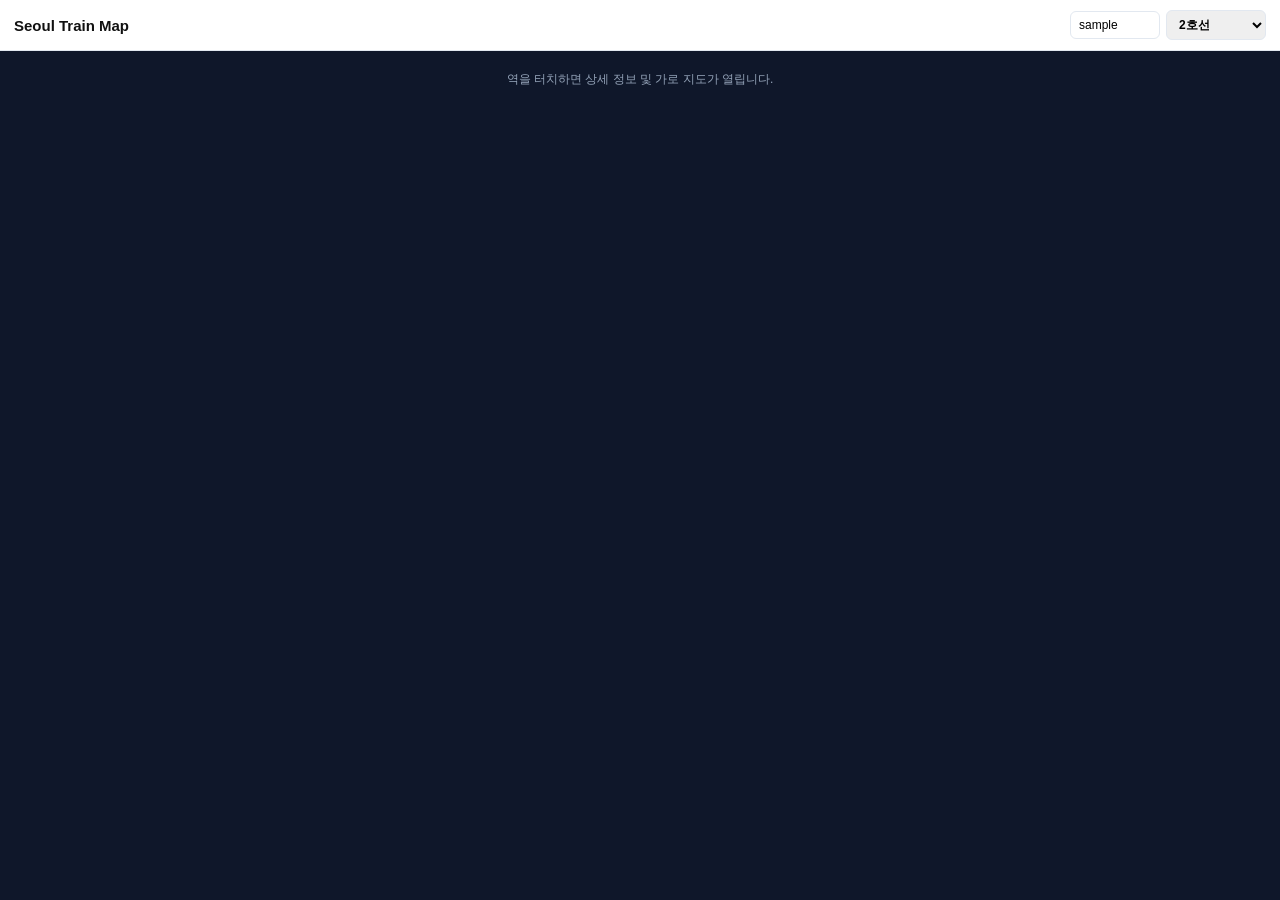
==== index.html @ 1082589b "Refactor HTML structure and improve readability" ====
<!DOCTYPE html>
<html lang="ko">
<head>
  <meta charset="UTF-8">
  <meta
    name="viewport"
    content="width=device-width, initial-scale=1.0, maximum-scale=1.0, user-scalable=no"
  >

  <title>Seoul Subway Radar</title>

  <link rel="stylesheet" href="style.css">
</head>

<body>
  <div class="app-container">

    <!-- ==============================
         상단 헤더
    ============================== -->
    <header class="topbar">
      <div class="logo">Seoul Train Map</div>

      <div class="controls">
        <input
          type="text"
          id="apiKeyInput"
          placeholder="API 키 입력"
          value="sample"
          aria-label="API 키 입력"
        >

        <select id="lineSelect" aria-label="노선 선택">
          <option value="1호선">1호선</option>
          <option value="2호선" selected>2호선</option>
          <option value="3호선">3호선</option>
          <option value="4호선">4호선</option>
          <option value="5호선">5호선</option>
          <option value="6호선">6호선</option>
          <option value="7호선">7호선</option>
          <option value="8호선">8호선</option>
          <option value="9호선">9호선</option>
          <option value="GTX-A">GTX-A</option>
          <option value="경의중앙선">경의중앙선</option>
        </select>
      </div>
    </header>


    <!-- ==============================
         메인 세로 지도
    ============================== -->
    <main class="main-content" id="mainContent">

      <div class="map-instruction">
        역을 터치하면 상세 정보 및 가로 지도가 열립니다.
      </div>

      <div
        class="vertical-map-container"
        id="vMapContainer"
      >
        <div class="v-track-line v-up-line"></div>
        <div class="v-track-line v-down-line"></div>

        <div
          id="vStationNodes"
          class="v-station-nodes"
        ></div>

        <div
          id="vTrainsContainer"
          class="v-trains-container"
        ></div>
      </div>

    </main>


    <!-- ==============================
         역 상세 팝업
    ============================== -->
    <div
      class="full-popup hidden"
      id="fullPopup"
    >

      <!-- 팝업 헤더 -->
      <div class="popup-header">

        <div>
          <span
            class="badge"
            id="panelLineBadge"
          >
            2호선
          </span>

          <span
            id="panelStationName"
            class="popup-stn-name"
          >
            강남역
          </span>
        </div>

        <button
          class="close-btn"
          id="closePopup"
        >
          ✕ 닫기
        </button>

      </div>


      <!-- ==============================
           가로 실시간 지도
      ============================== -->
      <section class="h-map-area">

        <div class="h-track-scroll-container">

          <div
            class="h-track-wrapper"
            id="hTrackWrapper"
          >
            <div class="h-track-line h-up-line"></div>
            <div class="h-track-line h-down-line"></div>

            <div
              id="hStationNodes"
              class="h-station-nodes"
            ></div>

            <div
              id="hTrainsContainer"
              class="h-trains-container"
            ></div>

          </div>

        </div>

      </section>


      <!-- ==============================
           상세 정보
      ============================== -->
      <div class="popup-body">


        <!-- 실시간 도착 -->
        <section class="info-section">

          <h3>⏱️ 실시간 도착 정보</h3>

          <div
            id="arrLoading"
            class="loading-text"
          >
            불러오는 중...
          </div>

          <div class="arrival-split">

            <div class="arr-col">
              <h4>상행 / 내선</h4>

              <div
                id="arrUpList"
                class="arr-list"
              >
                도착 정보 없음
              </div>
            </div>

            <div class="arr-col">
              <h4>하행 / 외선</h4>

              <div
                id="arrDownList"
                class="arr-list"
              >
                도착 정보 없음
              </div>
            </div>

          </div>

        </section>


        <!-- 승하차 통계 -->
        <section class="info-section">

          <h3>📊 시간대별 승하차 통계</h3>

          <div
            id="statLoading"
            class="loading-text"
          >
            데이터 분석 중...
          </div>

          <div class="stat-grid">

            <div class="stat-box">
              <div class="stat-title">
                해당 시간 승차
              </div>

              <div
                class="stat-value"
                id="timeRideNum"
              >
                -
              </div>
            </div>

            <div class="stat-box">
              <div class="stat-title">
                해당 시간 하차
              </div>

              <div
                class="stat-value"
                id="timeAlightNum"
              >
                -
              </div>
            </div>

          </div>

        </section>


        <!-- 시간표 -->
        <section class="info-section">

          <div class="section-header">

            <h3>🕒 역 시간표 (현재시간 이후)</h3>

            <span
              id="ttDateType"
              class="date-type"
            >
              평일 기준
            </span>

          </div>

          <div
            id="ttLoading"
            class="loading-text"
          >
            시간표 데이터를 불러오는 중입니다...
          </div>

          <div class="arrival-split">

            <div class="arr-col">
              <h4>상행 / 내선</h4>

              <div
                id="ttUpList"
                class="tt-list"
              >
                시간표 없음
              </div>
            </div>

            <div class="arr-col">
              <h4>하행 / 외선</h4>

              <div
                id="ttDownList"
                class="tt-list"
              >
                시간표 없음
              </div>
            </div>

          </div>

        </section>

      </div>

    </div>

  </div>

  <script src="app.js"></script>
</body>
</html>
---- style.css ----
/* =========================================================
   기본 변수
========================================================= */

:root {
  --bg-color: #f8f9fa;
  --panel-bg: #ffffff;

  --text-main: #111111;
  --text-muted: #666666;

  --border-color: #e2e8f0;

  --line-color: #009D3E;

  --train-up: #ef4444;
  --train-down: #3b82f6;

  --accent: #0071e3;

  --v-spacing: 110px;
  --h-spacing: 120px;
}


/* =========================================================
   Reset
========================================================= */

* {
  box-sizing: border-box;
}

body {
  margin: 0;
  padding: 0;

  font-family:
    -apple-system,
    BlinkMacSystemFont,
    "Segoe UI",
    Roboto,
    sans-serif;

  background-color: var(--bg-color);
  color: var(--text-main);

  height: 100vh;
  overflow: hidden;
}


/* =========================================================
   App
========================================================= */

.app-container {
  display: flex;
  flex-direction: column;

  height: 100vh;

  position: relative;
}


/* =========================================================
   Header
========================================================= */

.topbar {
  display: flex;
  justify-content: space-between;
  align-items: center;

  padding: 10px 14px;

  background: var(--panel-bg);
  border-bottom: 1px solid var(--border-color);

  z-index: 10;
  gap: 8px;
}

.logo {
  font-size: 15px;
  font-weight: 700;
  white-space: nowrap;
}

.controls {
  display: flex;
  align-items: center;
  justify-content: flex-end;

  gap: 6px;
  flex: 1;
}

.controls input,
.controls select {
  width: 90px;

  padding: 6px 8px;

  border-radius: 6px;
  border: 1px solid var(--border-color);

  font-size: 12px;
  outline: none;
}

.controls select {
  width: 100px;
  font-weight: 600;
}


/* =========================================================
   Main
========================================================= */

.main-content {
  flex: 1;

  background: #0f172a;

  overflow-y: auto;
  overflow-x: hidden;

  position: relative;

  padding: 20px 0 60px;
}

.map-instruction {
  text-align: center;

  color: #94a3b8;

  font-size: 12px;

  margin-bottom: 20px;
}


/* =========================================================
   세로 지도
========================================================= */

.vertical-map-container {
  position: relative;

  width: 220px;

  margin: 0 auto;
}

.v-track-line {
  position: absolute;

  top: 0;
  bottom: 0;

  width: 4px;

  background: #334155;

  border-radius: 2px;
}

.v-up-line {
  left: 20px;
}

.v-down-line {
  right: 20px;
}


/* 역 */

.v-station-nodes {
  position: absolute;

  top: 0;
  left: 0;

  width: 100%;
}

.v-station-node {
  position: absolute;

  left: 50%;

  width: 14px;
  height: 14px;

  background: #1e293b;

  border: 3px solid var(--line-color);

  border-radius: 50%;

  cursor: pointer;

  transform: translateX(-50%);

  z-index: 5;

  transition: 0.2s;
}

.v-station-node:hover {
  transform:
    translateX(-50%)
    scale(1.4);

  background: #fff;
}

.v-station-name {
  position: absolute;

  left: 50%;
  top: -20px;

  transform: translateX(-50%);

  font-size: 13px;
  font-weight: 700;

  color: #f8fafc;

  white-space: nowrap;

  text-shadow:
    0 1px 3px rgba(0, 0, 0, 0.9);
}


/* 열차 */

.v-trains-container {
  position: absolute;

  top: 0;
  left: 0;

  width: 100%;
  height: 100%;

  pointer-events: none;

  z-index: 6;
}

.v-train {
  position: absolute;

  width: 44px;

  padding: 4px 0;

  border-radius: 6px;

  color: white;

  font-size: 11px;
  font-weight: bold;

  display: flex;
  flex-direction: column;
  justify-content: center;
  align-items: center;

  transition:
    top 1s cubic-bezier(
      0.25,
      1,
      0.5,
      1
    );

  box-shadow:
    0 0 8px rgba(0, 0, 0, 0.8);

  transform: translateX(-50%);
}

.v-train.up {
  left: 22px;
  background: var(--train-up);
}

.v-train.down {
  left: 202px;
  background: var(--train-down);
}

.v-train-status {
  font-size: 10px;

  color: #fff;

  opacity: 0.9;

  margin-top: 2px;

  white-space: nowrap;
}


/* =========================================================
   전체 팝업
========================================================= */

.full-popup {
  position: absolute;

  top: 0;
  left: 0;

  width: 100%;
  height: 100%;

  background: white;

  z-index: 100;

  display: flex;
  flex-direction: column;
}

.full-popup.hidden {
  display: none;
}


/* 팝업 헤더 */

.popup-header {
  display: flex;

  justify-content: space-between;
  align-items: center;

  padding: 12px 16px;

  border-bottom: 1px solid var(--border-color);

  background: var(--panel-bg);
}

.popup-stn-name {
  font-size: 18px;
  font-weight: 700;

  margin-left: 6px;
}

.badge {
  background: var(--line-color);

  color: white;

  padding: 4px 8px;

  border-radius: 6px;

  font-size: 12px;
  font-weight: 700;
}

.close-btn {
  background: #e2e8f0;

  border: none;

  padding: 6px 12px;

  border-radius: 6px;

  font-weight: bold;

  cursor: pointer;
}


/* =========================================================
   가로 지도
========================================================= */

.h-map-area {
  height: 140px;

  position: relative;

  background: #0f172a;

  display: flex;
  flex-direction: column;

  overflow: hidden;

  flex-shrink: 0;

  border-bottom: 2px solid var(--line-color);
}

.h-track-scroll-container {
  flex: 1;

  overflow-x: auto;
  overflow-y: hidden;

  display: flex;
  align-items: center;

  padding: 0 40px;

  scrollbar-width: none;
}

.h-track-scroll-container::-webkit-scrollbar {
  display: none;
}

.h-track-wrapper {
  position: relative;

  height: 100%;

  display: flex;
  align-items: center;
}


/* 트랙 */

.h-track-line {
  position: absolute;

  left: 0;
  right: 0;

  height: 3px;

  background: #334155;

  border-radius: 2px;
}

.h-up-line {
  top: 40px;
}

.h-down-line {
  top: 100px;
}


/* 역 */

.h-station-nodes {
  position: absolute;

  top: 0;
  left: 0;

  height: 100%;

  display: flex;

  z-index: 2;
}

.h-station-node {
  position: absolute;

  width: 14px;
  height: 14px;

  background: #1e293b;

  border: 2px solid var(--line-color);

  border-radius: 50%;

  top: 63px;

  transform: translateX(-50%);
}

.h-station-name {
  position: absolute;

  top: -24px;
  left: 50%;

  transform: translateX(-50%);

  font-size: 11px;
  font-weight: 700;

  white-space: nowrap;

  color: #cbd5e1;

  text-shadow:
    0 1px 3px rgba(0, 0, 0, 0.8);
}


/* 열차 */

.h-trains-container {
  position: absolute;

  top: 0;
  left: 0;

  width: 100%;
  height: 100%;

  pointer-events: none;

  z-index: 3;
}

.h-train {
  position: absolute;

  width: 44px;

  padding: 4px 0;

  border-radius: 6px;

  color: white;

  font-size: 10px;
  font-weight: bold;

  display: flex;
  flex-direction: column;
  justify-content: center;
  align-items: center;

  transition:
    left 1s cubic-bezier(
      0.25,
      1,
      0.5,
      1
    );

  transform: translateX(-50%);

  box-shadow:
    0 0 8px rgba(0, 0, 0, 0.8);
}

.h-train.up {
  top: 20px;
  background: var(--train-up);
}

.h-train.down {
  top: 80px;
  background: var(--train-down);
}

.h-train-status {
  font-size: 9px;

  color: #fff;

  margin-top: 2px;

  white-space: nowrap;
}


/* =========================================================
   팝업 본문
========================================================= */

.popup-body {
  padding: 16px;

  overflow-y: auto;

  flex: 1;

  background: var(--bg-color);
}

.info-section {
  margin-bottom: 20px;

  background: white;

  padding: 14px;

  border-radius: 12px;

  box-shadow:
    0 2px 8px rgba(0, 0, 0, 0.04);

  border: 1px solid var(--border-color);
}

.info-section h3 {
  font-size: 14px;

  color: var(--text-main);

  margin: 0 0 12px;
}


/* =========================================================
   섹션 헤더
========================================================= */

.section-header {
  display: flex;

  justify-content: space-between;
  align-items: center;

  margin-bottom: 8px;
}

.section-header h3 {
  margin-bottom: 0;
}

.date-type {
  font-size: 12px;

  font-weight: bold;

  color: var(--accent);
}


/* =========================================================
   승하차 통계
========================================================= */

.stat-grid {
  display: grid;

  grid-template-columns: 1fr 1fr;

  gap: 10px;
}

.stat-box {
  background: #f8fafc;

  padding: 12px;

  border-radius: 8px;

  border: 1px solid var(--border-color);
}

.stat-title {
  font-size: 11px;

  color: var(--text-muted);

  margin-bottom: 4px;
}

.stat-value {
  font-size: 16px;

  font-weight: 700;

  color: var(--text-main);
}


/* =========================================================
   도착 정보
========================================================= */

.arrival-split {
  display: flex;

  gap: 10px;

  align-items: flex-start;
}

.arr-col {
  flex: 1;

  background: #f8fafc;

  padding: 10px;

  border-radius: 8px;

  border: 1px solid var(--border-color);
}

.arr-col h4 {
  margin: 0 0 10px;

  font-size: 12px;

  text-align: center;

  color: var(--text-muted);
}


/* 도착/시간표 아이템 */

.arr-item,
.tt-item {
  background: white;

  padding: 8px;

  border-radius: 6px;

  margin-bottom: 6px;

  border: 1px solid var(--border-color);

  border-left: 4px solid #ccc;

  font-size: 12px;
}

.arr-item.up,
.tt-item.up {
  border-left-color: var(--train-up);
}

.arr-item.down,
.tt-item.down {
  border-left-color: var(--train-down);
}

.arr-top-row {
  display: flex;

  justify-content: space-between;
  align-items: center;

  margin-bottom: 4px;
}

.arr-time {
  color: #dc2626;

  font-weight: 700;

  font-size: 13px;
}

.arr-desc {
  font-size: 11px;

  color: var(--text-muted);
}


/* =========================================================
   급행 뱃지
========================================================= */

.exp-badge {
  color: white;

  font-size: 9px;

  padding: 2px 4px;

  border-radius: 4px;

  font-weight: bold;
}

.exp-normal {
  background: #64748b;
}

.exp-express {
  background: #eab308;
  color: #000;
}

.exp-special {
  background: #ef4444;
}


/* =========================================================
   로딩
========================================================= */

.loading-text {
  color: var(--text-muted);

  font-size: 12px;

  font-style: italic;

  margin-bottom: 10px;
}


/* =========================================================
   시간표
========================================================= */

.tt-list {
  max-height: 250px;

  overflow-y: auto;
}
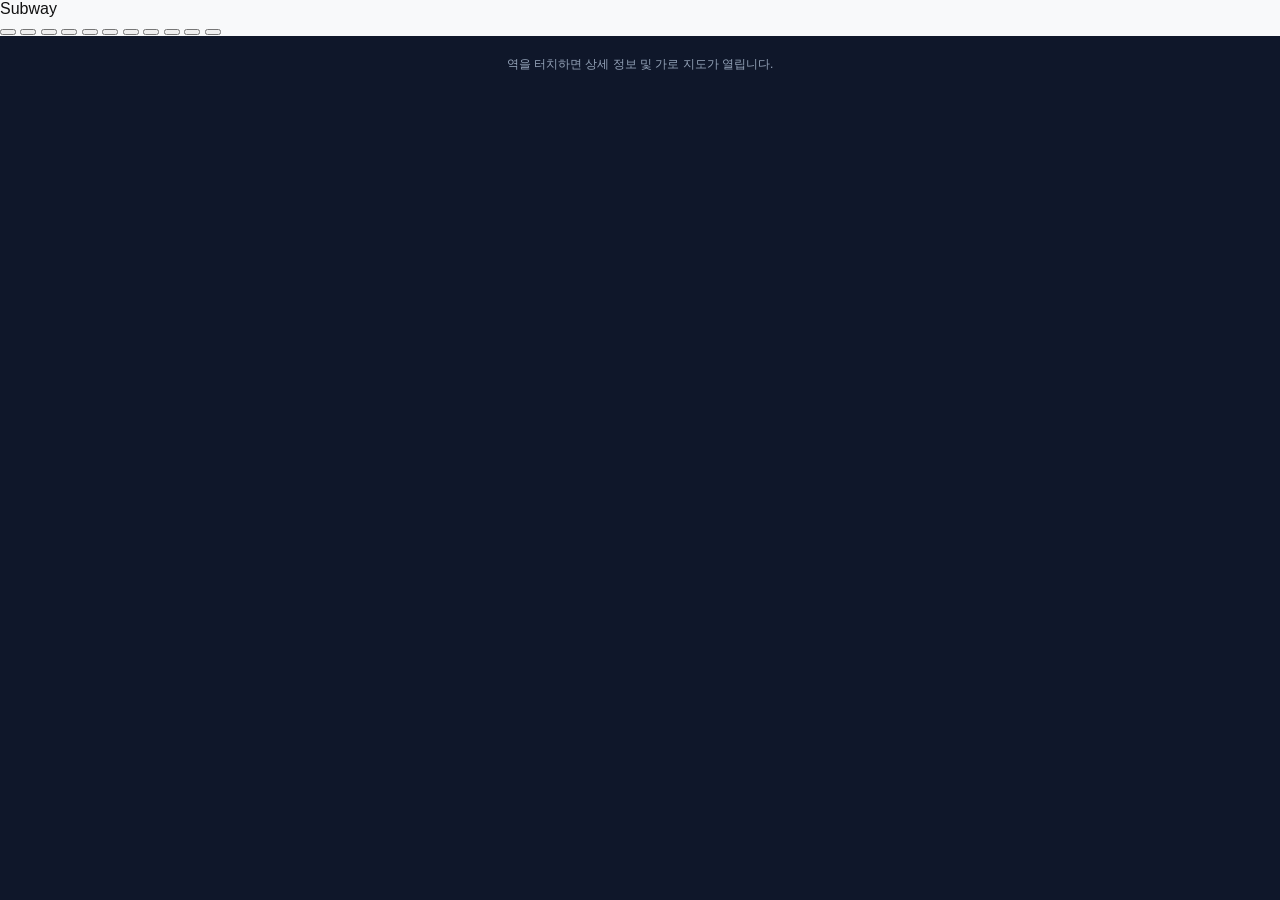
==== commit d0e224cd: "Update index.html" ====
--- a/index.html
+++ b/index.html
@@ -2,55 +2,115 @@
 <html lang="ko">
 <head>
   <meta charset="UTF-8">
+
   <meta
     name="viewport"
     content="width=device-width, initial-scale=1.0, maximum-scale=1.0, user-scalable=no"
   >
 
-  <title>Seoul Subway Radar</title>
+  <title>Subway</title>
 
   <link rel="stylesheet" href="style.css">
 </head>
 
 <body>
+
   <div class="app-container">
 
     <!-- ==============================
-         상단 헤더
+         Subway 헤더
     ============================== -->
-    <header class="topbar">
-      <div class="logo">Seoul Train Map</div>
-
-      <div class="controls">
-        <input
-          type="text"
-          id="apiKeyInput"
-          placeholder="API 키 입력"
-          value="sample"
-          aria-label="API 키 입력"
-        >
-
-        <select id="lineSelect" aria-label="노선 선택">
-          <option value="1호선">1호선</option>
-          <option value="2호선" selected>2호선</option>
-          <option value="3호선">3호선</option>
-          <option value="4호선">4호선</option>
-          <option value="5호선">5호선</option>
-          <option value="6호선">6호선</option>
-          <option value="7호선">7호선</option>
-          <option value="8호선">8호선</option>
-          <option value="9호선">9호선</option>
-          <option value="GTX-A">GTX-A</option>
-          <option value="경의중앙선">경의중앙선</option>
-        </select>
-      </div>
+    <header class="subway-header">
+
+      <div class="subway-title">
+        Subway
+      </div>
+
+      <!-- 노선 선택 -->
+      <div
+        class="line-selector"
+        id="lineSelector"
+        aria-label="노선 선택"
+      >
+
+        <button
+          class="line-button line-1"
+          data-line="1호선"
+          aria-label="1호선"
+        ></button>
+
+        <button
+          class="line-button line-2 active"
+          data-line="2호선"
+          aria-label="2호선"
+        ></button>
+
+        <button
+          class="line-button line-3"
+          data-line="3호선"
+          aria-label="3호선"
+        ></button>
+
+        <button
+          class="line-button line-4"
+          data-line="4호선"
+          aria-label="4호선"
+        ></button>
+
+        <button
+          class="line-button line-5"
+          data-line="5호선"
+          aria-label="5호선"
+        ></button>
+
+        <button
+          class="line-button line-6"
+          data-line="6호선"
+          aria-label="6호선"
+        ></button>
+
+        <button
+          class="line-button line-7"
+          data-line="7호선"
+          aria-label="7호선"
+        ></button>
+
+        <button
+          class="line-button line-8"
+          data-line="8호선"
+          aria-label="8호선"
+        ></button>
+
+        <button
+          class="line-button line-9"
+          data-line="9호선"
+          aria-label="9호선"
+        ></button>
+
+        <button
+          class="line-button line-gta"
+          data-line="GTX-A"
+          aria-label="GTX-A"
+        ></button>
+
+        <button
+          class="line-button line-gyeongui"
+          data-line="경의중앙선"
+          aria-label="경의중앙선"
+        ></button>
+
+      </div>
+
     </header>
 
 
     <!-- ==============================
          메인 세로 지도
     ============================== -->
-    <main class="main-content" id="mainContent">
+    <main
+      class="main-content"
+      id="mainContent"
+    >
 
       <div class="map-instruction">
         역을 터치하면 상세 정보 및 가로 지도가 열립니다.
@@ -60,6 +120,7 @@
         class="vertical-map-container"
         id="vMapContainer"
       >
+
         <div class="v-track-line v-up-line"></div>
         <div class="v-track-line v-down-line"></div>
 
@@ -72,6 +133,7 @@
           id="vTrainsContainer"
           class="v-trains-container"
         ></div>
+
       </div>
 
     </main>
@@ -85,10 +147,10 @@
       id="fullPopup"
     >
 
-      <!-- 팝업 헤더 -->
       <div class="popup-header">
 
         <div>
+
           <span
             class="badge"
             id="panelLineBadge"
@@ -102,6 +164,7 @@
           >
             강남역
           </span>
+
         </div>
 
         <button
@@ -125,6 +188,7 @@
             class="h-track-wrapper"
             id="hTrackWrapper"
           >
+
             <div class="h-track-line h-up-line"></div>
             <div class="h-track-line h-down-line"></div>
 
@@ -150,7 +214,6 @@
       ============================== -->
       <div class="popup-body">
 
-
         <!-- 실시간 도착 -->
         <section class="info-section">
 
@@ -166,6 +229,7 @@
           <div class="arrival-split">
 
             <div class="arr-col">
+
               <h4>상행 / 내선</h4>
 
               <div
@@ -174,9 +238,11 @@
               >
                 도착 정보 없음
               </div>
+
             </div>
 
             <div class="arr-col">
+
               <h4>하행 / 외선</h4>
 
               <div
@@ -185,6 +251,7 @@
               >
                 도착 정보 없음
               </div>
+
             </div>
 
           </div>
@@ -207,6 +274,7 @@
           <div class="stat-grid">
 
             <div class="stat-box">
+
               <div class="stat-title">
                 해당 시간 승차
               </div>
@@ -217,9 +285,11 @@
               >
                 -
               </div>
+
             </div>
 
             <div class="stat-box">
+
               <div class="stat-title">
                 해당 시간 하차
               </div>
@@ -230,6 +300,7 @@
               >
                 -
               </div>
+
             </div>
 
           </div>
@@ -242,7 +313,9 @@
 
           <div class="section-header">
 
-            <h3>🕒 역 시간표 (현재시간 이후)</h3>
+            <h3>
+              🕒 역 시간표 (현재시간 이후)
+            </h3>
 
             <span
               id="ttDateType"
@@ -263,6 +336,7 @@
           <div class="arrival-split">
 
             <div class="arr-col">
+
               <h4>상행 / 내선</h4>
 
               <div
@@ -271,9 +345,11 @@
               >
                 시간표 없음
               </div>
+
             </div>
 
             <div class="arr-col">
+
               <h4>하행 / 외선</h4>
 
               <div
@@ -282,6 +358,7 @@
               >
                 시간표 없음
               </div>
+
             </div>
 
           </div>
@@ -295,5 +372,6 @@
   </div>
 
   <script src="app.js"></script>
+
 </body>
 </html>
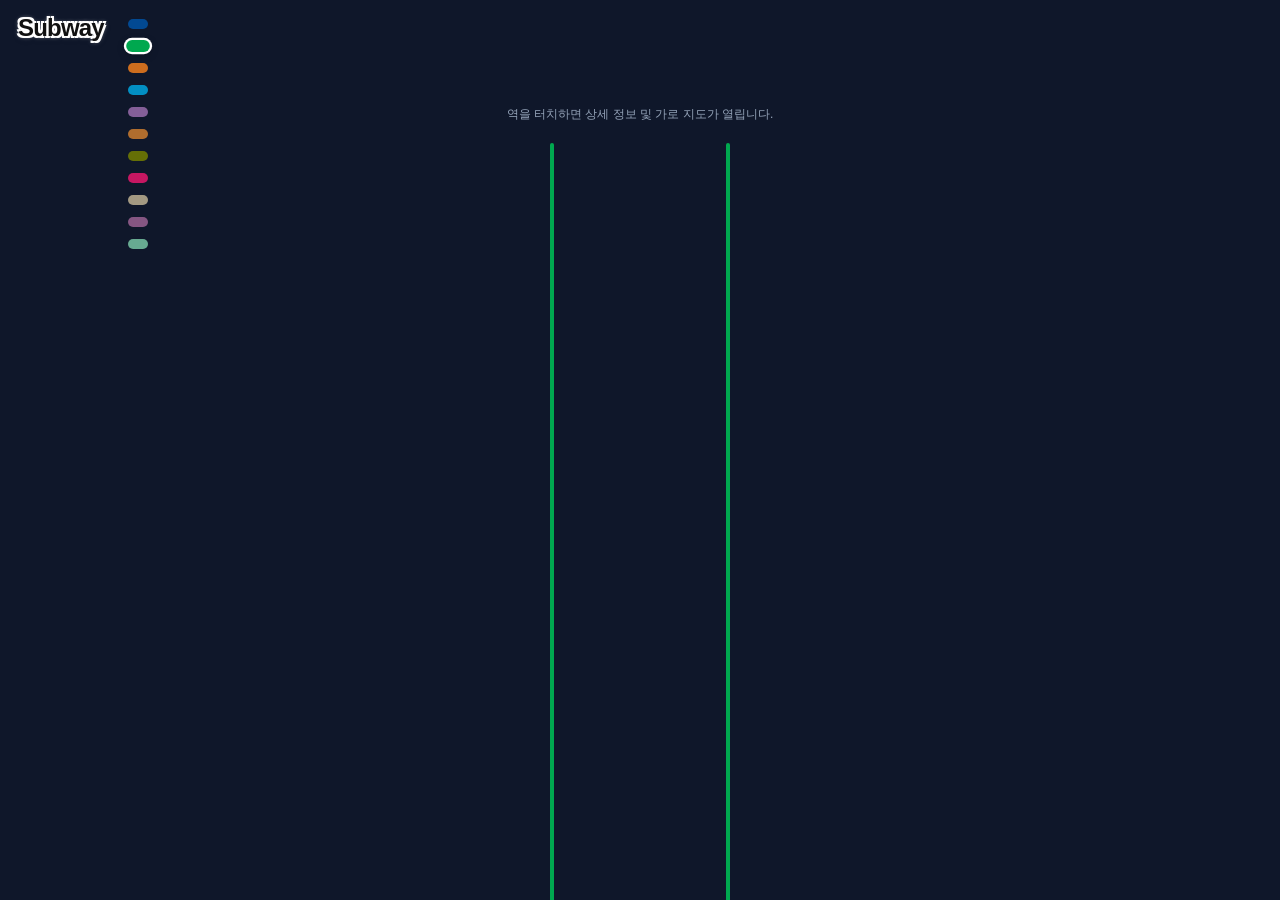
==== commit c51b916b: "Update index.html" ====
--- a/index.html
+++ b/index.html
@@ -1,5 +1,6 @@
 <!DOCTYPE html>
 <html lang="ko">
+
 <head>
   <meta charset="UTF-8">
 
@@ -8,105 +9,1618 @@
     content="width=device-width, initial-scale=1.0, maximum-scale=1.0, user-scalable=no"
   >
 
+  <meta
+    name="theme-color"
+    content="#0f172a"
+  >
+
   <title>Subway</title>
 
-  <link rel="stylesheet" href="style.css">
+  <style>
+
+    /* =========================================================
+       기본 변수
+    ========================================================= */
+
+    :root {
+
+      --bg-color: #f8f9fa;
+      --panel-bg: #ffffff;
+
+      --text-main: #111111;
+      --text-muted: #666666;
+
+      --border-color: #e2e8f0;
+
+      /* 현재 선택된 노선 색상 */
+      --line-color: #00a84f;
+
+      --train-up: #ef4444;
+      --train-down: #3b82f6;
+
+      --accent: #0071e3;
+
+      --v-spacing: 110px;
+      --h-spacing: 120px;
+
+    }
+
+
+    /* =========================================================
+       Reset
+    ========================================================= */
+
+    * {
+      box-sizing: border-box;
+      -webkit-tap-highlight-color: transparent;
+    }
+
+
+    html,
+    body {
+      margin: 0;
+      padding: 0;
+
+      width: 100%;
+      height: 100%;
+
+      overflow: hidden;
+    }
+
+
+    body {
+
+      font-family:
+        -apple-system,
+        BlinkMacSystemFont,
+        "SF Pro Display",
+        "SF Pro Text",
+        "Helvetica Neue",
+        Arial,
+        sans-serif;
+
+      background: var(--bg-color);
+      color: var(--text-main);
+
+      height: 100vh;
+
+      overscroll-behavior: none;
+
+    }
+
+
+    button,
+    input,
+    select {
+      font: inherit;
+    }
+
+
+    button {
+      -webkit-appearance: none;
+      appearance: none;
+    }
+
+
+    /* =========================================================
+       App
+    ========================================================= */
+
+    .app-container {
+
+      width: 100%;
+      height: 100vh;
+
+      position: relative;
+
+      display: flex;
+      flex-direction: column;
+
+      overflow: hidden;
+
+    }
+
+
+    /* =========================================================
+       Subway Header
+    ========================================================= */
+
+    .subway-header {
+
+      position: fixed;
+
+      top: 0;
+      left: 0;
+
+      width: 100%;
+
+      height: 72px;
+
+      display: flex;
+      align-items: flex-start;
+
+      padding-top: 16px;
+      padding-left: 18px;
+
+      z-index: 1000;
+
+      /*
+       * 지도 클릭을 방해하지 않도록
+       * 실제 버튼/제목만 클릭 가능
+       */
+      pointer-events: none;
+
+    }
+
+
+    /* =========================================================
+       Subway 로고
+    ========================================================= */
+
+    .subway-title {
+
+      position: relative;
+
+      font-family:
+        -apple-system,
+        BlinkMacSystemFont,
+        "SF Pro Display",
+        "Helvetica Neue",
+        Arial,
+        sans-serif;
+
+      font-size: 24px;
+
+      font-weight: 800;
+
+      letter-spacing: -0.8px;
+
+      line-height: 1;
+
+      color: #111111;
+
+      /*
+       * 흰색 외곽선
+       */
+      text-shadow:
+
+        -2px -2px 0 #ffffff,
+         2px -2px 0 #ffffff,
+
+        -2px  2px 0 #ffffff,
+         2px  2px 0 #ffffff,
+
+         0 0 5px rgba(255,255,255,0.95),
+
+         0 2px 8px rgba(0,0,0,0.15);
+
+      pointer-events: auto;
+
+      user-select: none;
+
+      white-space: nowrap;
+
+    }
+
+
+    /* =========================================================
+       노선 선택기
+    ========================================================= */
+
+    .line-selector {
+
+      display: flex;
+
+      flex-direction: column;
+
+      gap: 6px;
+
+      margin-left: 18px;
+
+      pointer-events: auto;
+
+    }
+
+
+    /*
+     * 실제 클릭 영역
+     *
+     * 색상 막대 자체는 20 × 10px
+     * 버튼 전체는 터치하기 편하도록 조금 크게 설정
+     */
+    .line-button {
+
+      position: relative;
+
+      width: 32px;
+      height: 16px;
+
+      padding: 0;
+      margin: 0;
+
+      border: 0;
+
+      outline: none;
+
+      background: transparent;
+
+      display: flex;
+
+      align-items: center;
+      justify-content: center;
+
+      cursor: pointer;
+
+      border-radius: 8px;
+
+      touch-action: manipulation;
+
+    }
+
+
+    /* =========================================================
+       실제 노선 색상
+    ========================================================= */
+
+    .line-button::after {
+
+      content: "";
+
+      display: block;
+
+      width: 20px;
+      height: 10px;
+
+      border-radius: 5px;
+
+      transform: scale(1);
+
+      transition:
+        transform 0.15s ease,
+        box-shadow 0.15s ease,
+        opacity 0.15s ease;
+
+    }
+
+
+    /* 선택된 노선 */
+
+    .line-button.active::after {
+
+      transform: scale(1.18);
+
+      box-shadow:
+
+        0 0 0 2px #ffffff,
+
+        0 2px 7px rgba(0,0,0,0.35);
+
+    }
+
+
+    .line-button:not(.active)::after {
+
+      opacity: 0.85;
+
+    }
+
+
+    .line-button:hover::after {
+
+      transform: scale(1.12);
+
+    }
+
+
+    .line-button.active:hover::after {
+
+      transform: scale(1.22);
+
+    }
+
+
+    /* =========================================================
+       서울 지하철 노선 색상
+    ========================================================= */
+
+    .line-1::after {
+      background: #0052a4;
+    }
+
+    .line-2::after {
+      background: #00a84f;
+    }
+
+    .line-3::after {
+      background: #ef7c1c;
+    }
+
+    .line-4::after {
+      background: #00a5de;
+    }
+
+    .line-5::after {
+      background: #996cac;
+    }
+
+    .line-6::after {
+      background: #cd7c2f;
+    }
+
+    .line-7::after {
+      background: #747f00;
+    }
+
+    .line-8::after {
+      background: #e6186c;
+    }
+
+    .line-9::after {
+      background: #bdb092;
+    }
+
+    .line-gta::after {
+      background: #9a6292;
+    }
+
+    .line-gyeongui::after {
+      background: #77c4a3;
+    }
+
+
+    /* =========================================================
+       Main
+    ========================================================= */
+
+    .main-content {
+
+      flex: 1;
+
+      width: 100%;
+      height: 100%;
+
+      background: #0f172a;
+
+      overflow-y: auto;
+      overflow-x: hidden;
+
+      position: relative;
+
+      /*
+       * Subway + 노선 버튼이 위에 있기 때문에
+       * 지도 내용이 겹치지 않도록 여백 확보
+       */
+      padding:
+
+        105px
+
+        0
+
+        60px;
+
+      scrollbar-width: none;
+
+    }
+
+
+    .main-content::-webkit-scrollbar {
+      display: none;
+    }
+
+
+    /* =========================================================
+       지도 안내 문구
+    ========================================================= */
+
+    .map-instruction {
+
+      width: 100%;
+
+      text-align: center;
+
+      color: #94a3b8;
+
+      font-size: 12px;
+
+      line-height: 1.5;
+
+      margin-bottom: 20px;
+
+      padding: 0 20px;
+
+      user-select: none;
+
+    }
+
+
+    /* =========================================================
+       세로 지도
+    ========================================================= */
+
+    .vertical-map-container {
+
+      position: relative;
+
+      width: 220px;
+
+      min-height: 800px;
+
+      margin: 0 auto;
+
+    }
+
+
+    /* =========================================================
+       세로 트랙
+    ========================================================= */
+
+    .v-track-line {
+
+      position: absolute;
+
+      top: 0;
+      bottom: 0;
+
+      width: 4px;
+
+      background: var(--line-color);
+
+      border-radius: 2px;
+
+      transition:
+        background-color 0.2s ease;
+
+    }
+
+
+    .v-up-line {
+      left: 20px;
+    }
+
+
+    .v-down-line {
+      right: 20px;
+    }
+
+
+    /* =========================================================
+       세로 역
+    ========================================================= */
+
+    .v-station-nodes {
+
+      position: absolute;
+
+      top: 0;
+      left: 0;
+
+      width: 100%;
+
+      min-height: 100%;
+
+    }
+
+
+    .v-station-node {
+
+      position: absolute;
+
+      left: 50%;
+
+      width: 14px;
+      height: 14px;
+
+      background: #1e293b;
+
+      border: 3px solid var(--line-color);
+
+      border-radius: 50%;
+
+      cursor: pointer;
+
+      transform: translateX(-50%);
+
+      z-index: 5;
+
+      transition:
+
+        transform 0.2s ease,
+
+        background-color 0.2s ease,
+
+        border-color 0.2s ease;
+
+    }
+
+
+    .v-station-node:hover {
+
+      transform:
+        translateX(-50%)
+        scale(1.4);
+
+      background: #ffffff;
+
+    }
+
+
+    .v-station-node:active {
+
+      transform:
+        translateX(-50%)
+        scale(1.25);
+
+    }
+
+
+    .v-station-name {
+
+      position: absolute;
+
+      left: 50%;
+      top: -20px;
+
+      transform: translateX(-50%);
+
+      font-size: 13px;
+
+      font-weight: 700;
+
+      color: #f8fafc;
+
+      white-space: nowrap;
+
+      text-shadow:
+        0 1px 3px rgba(0,0,0,0.9);
+
+      user-select: none;
+
+    }
+
+
+    /* =========================================================
+       세로 열차
+    ========================================================= */
+
+    .v-trains-container {
+
+      position: absolute;
+
+      top: 0;
+      left: 0;
+
+      width: 100%;
+      height: 100%;
+
+      pointer-events: none;
+
+      z-index: 6;
+
+    }
+
+
+    .v-train {
+
+      position: absolute;
+
+      width: 44px;
+
+      padding: 4px 0;
+
+      border-radius: 6px;
+
+      color: #ffffff;
+
+      font-size: 11px;
+
+      font-weight: bold;
+
+      display: flex;
+
+      flex-direction: column;
+
+      justify-content: center;
+      align-items: center;
+
+      transition:
+
+        top 1s cubic-bezier(
+          0.25,
+          1,
+          0.5,
+          1
+        );
+
+      box-shadow:
+        0 0 8px rgba(0,0,0,0.8);
+
+      transform: translateX(-50%);
+
+    }
+
+
+    .v-train.up {
+
+      left: 22px;
+
+      background: var(--train-up);
+
+    }
+
+
+    .v-train.down {
+
+      left: 202px;
+
+      background: var(--train-down);
+
+    }
+
+
+    .v-train-status {
+
+      font-size: 10px;
+
+      color: #ffffff;
+
+      opacity: 0.9;
+
+      margin-top: 2px;
+
+      white-space: nowrap;
+
+    }
+
+
+    /* =========================================================
+       전체 팝업
+    ========================================================= */
+
+    .full-popup {
+
+      position: absolute;
+
+      top: 0;
+      left: 0;
+
+      width: 100%;
+      height: 100%;
+
+      background: #ffffff;
+
+      z-index: 2000;
+
+      display: flex;
+
+      flex-direction: column;
+
+      overflow: hidden;
+
+    }
+
+
+    .full-popup.hidden {
+      display: none;
+    }
+
+
+    /* =========================================================
+       팝업 헤더
+    ========================================================= */
+
+    .popup-header {
+
+      min-height: 58px;
+
+      display: flex;
+
+      justify-content: space-between;
+      align-items: center;
+
+      padding: 12px 16px;
+
+      border-bottom: 1px solid var(--border-color);
+
+      background: var(--panel-bg);
+
+      flex-shrink: 0;
+
+    }
+
+
+    .popup-stn-name {
+
+      font-size: 18px;
+
+      font-weight: 700;
+
+      margin-left: 6px;
+
+    }
+
+
+    .badge {
+
+      display: inline-block;
+
+      background: var(--line-color);
+
+      color: #ffffff;
+
+      padding: 4px 8px;
+
+      border-radius: 6px;
+
+      font-size: 12px;
+
+      font-weight: 700;
+
+      transition:
+        background-color 0.2s ease;
+
+    }
+
+
+    .close-btn {
+
+      background: #e2e8f0;
+
+      color: #111827;
+
+      border: none;
+
+      padding: 6px 12px;
+
+      border-radius: 6px;
+
+      font-weight: bold;
+
+      cursor: pointer;
+
+      white-space: nowrap;
+
+    }
+
+
+    .close-btn:hover {
+
+      background: #cbd5e1;
+
+    }
+
+
+    /* =========================================================
+       가로 지도
+    ========================================================= */
+
+    .h-map-area {
+
+      height: 140px;
+
+      position: relative;
+
+      background: #0f172a;
+
+      display: flex;
+
+      flex-direction: column;
+
+      overflow: hidden;
+
+      flex-shrink: 0;
+
+      border-bottom:
+        2px solid var(--line-color);
+
+      transition:
+        border-color 0.2s ease;
+
+    }
+
+
+    .h-track-scroll-container {
+
+      flex: 1;
+
+      overflow-x: auto;
+      overflow-y: hidden;
+
+      display: flex;
+
+      align-items: center;
+
+      padding: 0 40px;
+
+      scrollbar-width: none;
+
+    }
+
+
+    .h-track-scroll-container::-webkit-scrollbar {
+      display: none;
+    }
+
+
+    .h-track-wrapper {
+
+      position: relative;
+
+      height: 100%;
+
+      min-width: max-content;
+
+      display: flex;
+
+      align-items: center;
+
+    }
+
+
+    /* =========================================================
+       가로 트랙
+    ========================================================= */
+
+    .h-track-line {
+
+      position: absolute;
+
+      left: 0;
+      right: 0;
+
+      height: 3px;
+
+      background: var(--line-color);
+
+      border-radius: 2px;
+
+      transition:
+        background-color 0.2s ease;
+
+    }
+
+
+    .h-up-line {
+      top: 40px;
+    }
+
+
+    .h-down-line {
+      top: 100px;
+    }
+
+
+    /* =========================================================
+       가로 역
+    ========================================================= */
+
+    .h-station-nodes {
+
+      position: absolute;
+
+      top: 0;
+      left: 0;
+
+      height: 100%;
+
+      display: flex;
+
+      z-index: 2;
+
+    }
+
+
+    .h-station-node {
+
+      position: absolute;
+
+      width: 14px;
+      height: 14px;
+
+      background: #1e293b;
+
+      border: 2px solid var(--line-color);
+
+      border-radius: 50%;
+
+      top: 63px;
+
+      transform: translateX(-50%);
+
+      transition:
+        border-color 0.2s ease;
+
+    }
+
+
+    .h-station-name {
+
+      position: absolute;
+
+      top: -24px;
+      left: 50%;
+
+      transform: translateX(-50%);
+
+      font-size: 11px;
+
+      font-weight: 700;
+
+      white-space: nowrap;
+
+      color: #cbd5e1;
+
+      text-shadow:
+        0 1px 3px rgba(0,0,0,0.8);
+
+    }
+
+
+    /* =========================================================
+       가로 열차
+    ========================================================= */
+
+    .h-trains-container {
+
+      position: absolute;
+
+      top: 0;
+      left: 0;
+
+      width: 100%;
+      height: 100%;
+
+      pointer-events: none;
+
+      z-index: 3;
+
+    }
+
+
+    .h-train {
+
+      position: absolute;
+
+      width: 44px;
+
+      padding: 4px 0;
+
+      border-radius: 6px;
+
+      color: #ffffff;
+
+      font-size: 10px;
+
+      font-weight: bold;
+
+      display: flex;
+
+      flex-direction: column;
+
+      justify-content: center;
+      align-items: center;
+
+      transition:
+
+        left 1s cubic-bezier(
+          0.25,
+          1,
+          0.5,
+          1
+        );
+
+      transform: translateX(-50%);
+
+      box-shadow:
+        0 0 8px rgba(0,0,0,0.8);
+
+    }
+
+
+    .h-train.up {
+
+      top: 20px;
+
+      background: var(--train-up);
+
+    }
+
+
+    .h-train.down {
+
+      top: 80px;
+
+      background: var(--train-down);
+
+    }
+
+
+    .h-train-status {
+
+      font-size: 9px;
+
+      color: #ffffff;
+
+      margin-top: 2px;
+
+      white-space: nowrap;
+
+    }
+
+
+    /* =========================================================
+       팝업 본문
+    ========================================================= */
+
+    .popup-body {
+
+      padding: 16px;
+
+      overflow-y: auto;
+
+      overflow-x: hidden;
+
+      flex: 1;
+
+      background: var(--bg-color);
+
+      scrollbar-width: thin;
+
+    }
+
+
+    .info-section {
+
+      margin-bottom: 20px;
+
+      background: #ffffff;
+
+      padding: 14px;
+
+      border-radius: 12px;
+
+      box-shadow:
+        0 2px 8px rgba(0,0,0,0.04);
+
+      border:
+        1px solid var(--border-color);
+
+    }
+
+
+    .info-section h3 {
+
+      font-size: 14px;
+
+      color: var(--text-main);
+
+      margin:
+        0 0 12px;
+
+    }
+
+
+    /* =========================================================
+       섹션 헤더
+    ========================================================= */
+
+    .section-header {
+
+      display: flex;
+
+      justify-content: space-between;
+      align-items: center;
+
+      margin-bottom: 8px;
+
+      gap: 10px;
+
+    }
+
+
+    .section-header h3 {
+      margin-bottom: 0;
+    }
+
+
+    .date-type {
+
+      font-size: 12px;
+
+      font-weight: bold;
+
+      color: var(--accent);
+
+      white-space: nowrap;
+
+    }
+
+
+    /* =========================================================
+       승하차 통계
+    ========================================================= */
+
+    .stat-grid {
+
+      display: grid;
+
+      grid-template-columns: 1fr 1fr;
+
+      gap: 10px;
+
+    }
+
+
+    .stat-box {
+
+      background: #f8fafc;
+
+      padding: 12px;
+
+      border-radius: 8px;
+
+      border:
+        1px solid var(--border-color);
+
+    }
+
+
+    .stat-title {
+
+      font-size: 11px;
+
+      color: var(--text-muted);
+
+      margin-bottom: 4px;
+
+    }
+
+
+    .stat-value {
+
+      font-size: 16px;
+
+      font-weight: 700;
+
+      color: var(--text-main);
+
+    }
+
+
+    /* =========================================================
+       도착 정보
+    ========================================================= */
+
+    .arrival-split {
+
+      display: flex;
+
+      gap: 10px;
+
+      align-items: flex-start;
+
+    }
+
+
+    .arr-col {
+
+      flex: 1;
+
+      min-width: 0;
+
+      background: #f8fafc;
+
+      padding: 10px;
+
+      border-radius: 8px;
+
+      border:
+        1px solid var(--border-color);
+
+    }
+
+
+    .arr-col h4 {
+
+      margin:
+        0 0 10px;
+
+      font-size: 12px;
+
+      text-align: center;
+
+      color: var(--text-muted);
+
+    }
+
+
+    /* =========================================================
+       도착 / 시간표 아이템
+    ========================================================= */
+
+    .arr-item,
+    .tt-item {
+
+      background: #ffffff;
+
+      padding: 8px;
+
+      border-radius: 6px;
+
+      margin-bottom: 6px;
+
+      border:
+        1px solid var(--border-color);
+
+      border-left:
+        4px solid #cccccc;
+
+      font-size: 12px;
+
+    }
+
+
+    .arr-item.up,
+    .tt-item.up {
+
+      border-left-color:
+        var(--train-up);
+
+    }
+
+
+    .arr-item.down,
+    .tt-item.down {
+
+      border-left-color:
+        var(--train-down);
+
+    }
+
+
+    .arr-top-row {
+
+      display: flex;
+
+      justify-content: space-between;
+      align-items: center;
+
+      margin-bottom: 4px;
+
+      gap: 6px;
+
+    }
+
+
+    .arr-time {
+
+      color: #dc2626;
+
+      font-weight: 700;
+
+      font-size: 13px;
+
+    }
+
+
+    .arr-desc {
+
+      font-size: 11px;
+
+      color: var(--text-muted);
+
+    }
+
+
+    /* =========================================================
+       급행 뱃지
+    ========================================================= */
+
+    .exp-badge {
+
+      color: #ffffff;
+
+      font-size: 9px;
+
+      padding: 2px 4px;
+
+      border-radius: 4px;
+
+      font-weight: bold;
+
+    }
+
+
+    .exp-normal {
+      background: #64748b;
+    }
+
+
+    .exp-express {
+
+      background: #eab308;
+
+      color: #000000;
+
+    }
+
+
+    .exp-special {
+      background: #ef4444;
+    }
+
+
+    /* =========================================================
+       로딩
+    ========================================================= */
+
+    .loading-text {
+
+      color: var(--text-muted);
+
+      font-size: 12px;
+
+      font-style: italic;
+
+      margin-bottom: 10px;
+
+    }
+
+
+    /* =========================================================
+       시간표
+    ========================================================= */
+
+    .tt-list {
+
+      max-height: 250px;
+
+      overflow-y: auto;
+
+      scrollbar-width: thin;
+
+    }
+
+
+    /* =========================================================
+       모바일
+    ========================================================= */
+
+    @media (max-width: 600px) {
+
+      .subway-header {
+
+        padding-left: 14px;
+
+        padding-top: 14px;
+
+      }
+
+
+      .subway-title {
+
+        font-size: 23px;
+
+      }
+
+
+      .line-selector {
+
+        margin-left: 15px;
+
+        gap: 5px;
+
+      }
+
+
+      .line-button {
+
+        width: 30px;
+        height: 15px;
+
+      }
+
+
+      .line-button::after {
+
+        width: 20px;
+        height: 10px;
+
+      }
+
+
+      .main-content {
+
+        padding-top: 100px;
+
+      }
+
+
+      .arrival-split {
+
+        gap: 7px;
+
+      }
+
+
+      .arr-col {
+
+        padding: 8px;
+
+      }
+
+    }
+
+
+    /* =========================================================
+       아주 작은 화면
+    ========================================================= */
+
+    @media (max-width: 360px) {
+
+      .subway-title {
+
+        font-size: 21px;
+
+      }
+
+
+      .line-selector {
+
+        margin-left: 10px;
+
+      }
+
+
+      .main-content {
+
+        padding-top: 96px;
+
+      }
+
+    }
+
+  </style>
+
 </head>
 
+
 <body>
 
   <div class="app-container">
 
-    <!-- ==============================
-         Subway 헤더
-    ============================== -->
+
+    <!-- =======================================================
+         Subway Header
+    ======================================================== -->
+
     <header class="subway-header">
 
-      <div class="subway-title">
+      <div
+        class="subway-title"
+        aria-label="Subway"
+      >
         Subway
       </div>
 
-      <!-- 노선 선택 -->
-      <div
+
+      <!-- =====================================================
+           노선 선택
+      ====================================================== -->
+
+      <nav
         class="line-selector"
         id="lineSelector"
-        aria-label="노선 선택"
+        aria-label="지하철 노선 선택"
       >
 
         <button
+          type="button"
           class="line-button line-1"
           data-line="1호선"
           aria-label="1호선"
+          title="1호선"
         ></button>
 
+
         <button
+          type="button"
           class="line-button line-2 active"
           data-line="2호선"
           aria-label="2호선"
+          title="2호선"
+          aria-pressed="true"
         ></button>
 
+
         <button
+          type="button"
           class="line-button line-3"
           data-line="3호선"
           aria-label="3호선"
+          title="3호선"
         ></button>
 
+
         <button
+          type="button"
           class="line-button line-4"
           data-line="4호선"
           aria-label="4호선"
+          title="4호선"
         ></button>
 
+
         <button
+          type="button"
           class="line-button line-5"
           data-line="5호선"
           aria-label="5호선"
+          title="5호선"
         ></button>
 
+
         <button
+          type="button"
           class="line-button line-6"
           data-line="6호선"
           aria-label="6호선"
+          title="6호선"
         ></button>
 
+
         <button
+          type="button"
           class="line-button line-7"
           data-line="7호선"
           aria-label="7호선"
+          title="7호선"
         ></button>
 
+
         <button
+          type="button"
           class="line-button line-8"
           data-line="8호선"
           aria-label="8호선"
+          title="8호선"
         ></button>
 
+
         <button
+          type="button"
           class="line-button line-9"
           data-line="9호선"
           aria-label="9호선"
+          title="9호선"
         ></button>
 
+
         <button
+          type="button"
           class="line-button line-gta"
           data-line="GTX-A"
           aria-label="GTX-A"
+          title="GTX-A"
         ></button>
 
+
         <button
+          type="button"
           class="line-button line-gyeongui"
           data-line="경의중앙선"
           aria-label="경의중앙선"
+          title="경의중앙선"
         ></button>
 
-      </div>
+      </nav>
 
     </header>
 
 
-    <!-- ==============================
+    <!-- =======================================================
          메인 세로 지도
-    ============================== -->
+    ======================================================== -->
+
     <main
       class="main-content"
       id="mainContent"
@@ -116,19 +1630,36 @@
         역을 터치하면 상세 정보 및 가로 지도가 열립니다.
       </div>
 
+
       <div
         class="vertical-map-container"
         id="vMapContainer"
       >
 
-        <div class="v-track-line v-up-line"></div>
-        <div class="v-track-line v-down-line"></div>
+        <!-- 세로 노선 -->
+
+        <div
+          class="v-track-line v-up-line"
+          aria-hidden="true"
+        ></div>
+
+
+        <div
+          class="v-track-line v-down-line"
+          aria-hidden="true"
+        ></div>
+
+
+        <!-- 역 -->
 
         <div
           id="vStationNodes"
           class="v-station-nodes"
         ></div>
 
+
+        <!-- 열차 -->
+
         <div
           id="vTrainsContainer"
           class="v-trains-container"
@@ -139,15 +1670,22 @@
     </main>
 
 
-    <!-- ==============================
+    <!-- =======================================================
          역 상세 팝업
-    ============================== -->
+    ======================================================== -->
+
     <div
       class="full-popup hidden"
       id="fullPopup"
+      aria-hidden="true"
     >
 
-      <div class="popup-header">
+
+      <!-- =====================================================
+           팝업 헤더
+      ====================================================== -->
+
+      <header class="popup-header">
 
         <div>
 
@@ -158,6 +1696,7 @@
             2호선
           </span>
 
+
           <span
             id="panelStationName"
             class="popup-stn-name"
@@ -167,20 +1706,26 @@
 
         </div>
 
+
         <button
+          type="button"
           class="close-btn"
           id="closePopup"
         >
           ✕ 닫기
         </button>
 
-      </div>
-
-
-      <!-- ==============================
+      </header>
+
+
+      <!-- =====================================================
            가로 실시간 지도
-      ============================== -->
-      <section class="h-map-area">
+      ====================================================== -->
+
+      <section
+        class="h-map-area"
+        aria-label="가로 실시간 지하철 지도"
+      >
 
         <div class="h-track-scroll-container">
 
@@ -189,14 +1734,32 @@
             id="hTrackWrapper"
           >
 
-            <div class="h-track-line h-up-line"></div>
-            <div class="h-track-line h-down-line"></div>
+            <!-- 상행/내선 -->
+
+            <div
+              class="h-track-line h-up-line"
+              aria-hidden="true"
+            ></div>
+
+
+            <!-- 하행/외선 -->
+
+            <div
+              class="h-track-line h-down-line"
+              aria-hidden="true"
+            ></div>
+
+
+            <!-- 역 -->
 
             <div
               id="hStationNodes"
               class="h-station-nodes"
             ></div>
 
+
+            <!-- 열차 -->
+
             <div
               id="hTrainsContainer"
               class="h-trains-container"
@@ -209,15 +1772,23 @@
       </section>
 
 
-      <!-- ==============================
+      <!-- =====================================================
            상세 정보
-      ============================== -->
+      ====================================================== -->
+
       <div class="popup-body">
 
-        <!-- 실시간 도착 -->
+
+        <!-- ===================================================
+             실시간 도착
+        ==================================================== -->
+
         <section class="info-section">
 
-          <h3>⏱️ 실시간 도착 정보</h3>
+          <h3>
+            ⏱️ 실시간 도착 정보
+          </h3>
+
 
           <div
             id="arrLoading"
@@ -226,11 +1797,18 @@
             불러오는 중...
           </div>
 
+
           <div class="arrival-split">
 
+
+            <!-- 상행 / 내선 -->
+
             <div class="arr-col">
 
-              <h4>상행 / 내선</h4>
+              <h4>
+                상행 / 내선
+              </h4>
+
 
               <div
                 id="arrUpList"
@@ -241,9 +1819,15 @@
 
             </div>
 
+
+            <!-- 하행 / 외선 -->
+
             <div class="arr-col">
 
-              <h4>하행 / 외선</h4>
+              <h4>
+                하행 / 외선
+              </h4>
+
 
               <div
                 id="arrDownList"
@@ -259,10 +1843,16 @@
         </section>
 
 
-        <!-- 승하차 통계 -->
+        <!-- ===================================================
+             승하차 통계
+        ==================================================== -->
+
         <section class="info-section">
 
-          <h3>📊 시간대별 승하차 통계</h3>
+          <h3>
+            📊 시간대별 승하차 통계
+          </h3>
+
 
           <div
             id="statLoading"
@@ -271,13 +1861,18 @@
             데이터 분석 중...
           </div>
 
+
           <div class="stat-grid">
+
+
+            <!-- 승차 -->
 
             <div class="stat-box">
 
               <div class="stat-title">
                 해당 시간 승차
               </div>
+
 
               <div
                 class="stat-value"
@@ -288,11 +1883,15 @@
 
             </div>
 
+
+            <!-- 하차 -->
+
             <div class="stat-box">
 
               <div class="stat-title">
                 해당 시간 하차
               </div>
+
 
               <div
                 class="stat-value"
@@ -308,14 +1907,19 @@
         </section>
 
 
-        <!-- 시간표 -->
+        <!-- ===================================================
+             시간표
+        ==================================================== -->
+
         <section class="info-section">
+
 
           <div class="section-header">
 
             <h3>
               🕒 역 시간표 (현재시간 이후)
             </h3>
+
 
             <span
               id="ttDateType"
@@ -326,6 +1930,7 @@
 
           </div>
 
+
           <div
             id="ttLoading"
             class="loading-text"
@@ -333,11 +1938,18 @@
             시간표 데이터를 불러오는 중입니다...
           </div>
 
+
           <div class="arrival-split">
 
+
+            <!-- 상행 -->
+
             <div class="arr-col">
 
-              <h4>상행 / 내선</h4>
+              <h4>
+                상행 / 내선
+              </h4>
+
 
               <div
                 id="ttUpList"
@@ -348,9 +1960,15 @@
 
             </div>
 
+
+            <!-- 하행 -->
+
             <div class="arr-col">
 
-              <h4>하행 / 외선</h4>
+              <h4>
+                하행 / 외선
+              </h4>
+
 
               <div
                 id="ttDownList"
@@ -371,7 +1989,214 @@
 
   </div>
 
+
+  <!-- =========================================================
+       기존 JavaScript
+  ========================================================== -->
+
   <script src="app.js"></script>
 
+
+  <!-- =========================================================
+       노선 선택 연결
+  ========================================================== -->
+
+  <script>
+
+    /*
+     * 현재 선택된 노선
+     */
+    let currentLine = "2호선";
+
+
+    /*
+     * 노선 색상
+     */
+    const LINE_COLORS = {
+
+      "1호선": "#0052a4",
+      "2호선": "#00a84f",
+      "3호선": "#ef7c1c",
+      "4호선": "#00a5de",
+      "5호선": "#996cac",
+      "6호선": "#cd7c2f",
+      "7호선": "#747f00",
+      "8호선": "#e6186c",
+      "9호선": "#bdb092",
+
+      "GTX-A": "#9a6292",
+
+      "경의중앙선": "#77c4a3"
+
+    };
+
+
+    /*
+     * 노선 버튼
+     */
+    const lineButtons =
+      document.querySelectorAll(".line-button");
+
+
+    /*
+     * 노선 색상 적용
+     */
+    function applyLineColor(line) {
+
+      const color =
+        LINE_COLORS[line] ||
+        LINE_COLORS["2호선"];
+
+
+      document.documentElement.style
+        .setProperty(
+          "--line-color",
+          color
+        );
+
+    }
+
+
+    /*
+     * 노선 선택 상태 업데이트
+     */
+    function updateLineButtons(line) {
+
+      lineButtons.forEach(button => {
+
+        const buttonLine =
+          button.dataset.line;
+
+        const isActive =
+          buttonLine === line;
+
+
+        button.classList.toggle(
+          "active",
+          isActive
+        );
+
+
+        button.setAttribute(
+          "aria-pressed",
+          isActive ? "true" : "false"
+        );
+
+      });
+
+    }
+
+
+    /*
+     * 현재 노선 변경
+     */
+    function changeLine(line) {
+
+      if (!LINE_COLORS[line]) {
+        return;
+      }
+
+
+      currentLine = line;
+
+
+      /*
+       * 색상 변경
+       */
+      applyLineColor(line);
+
+
+      /*
+       * 버튼 선택 상태 변경
+       */
+      updateLineButtons(line);
+
+
+      /*
+       * 다른 JS에서 사용할 수 있도록
+       * 전역 상태로 저장
+       */
+      window.currentLine = line;
+
+
+      /*
+       * 이벤트 발생
+       *
+       * app.js에서 이 이벤트를 받아
+       * 실제 역 데이터 / 열차 데이터를
+       * 다시 렌더링할 수 있음.
+       */
+      window.dispatchEvent(
+        new CustomEvent(
+          "subwayLineChanged",
+          {
+            detail: {
+              line: line,
+              color: LINE_COLORS[line]
+            }
+          }
+        )
+      );
+
+    }
+
+
+    /*
+     * 모든 노선 버튼 클릭 이벤트
+     */
+    lineButtons.forEach(button => {
+
+      button.addEventListener(
+        "click",
+        function() {
+
+          const line =
+            this.dataset.line;
+
+
+          if (!line) {
+            return;
+          }
+
+
+          if (line === currentLine) {
+            return;
+          }
+
+
+          changeLine(line);
+
+        }
+      );
+
+    });
+
+
+    /*
+     * 초기 상태
+     */
+    applyLineColor(currentLine);
+
+    updateLineButtons(currentLine);
+
+    window.currentLine = currentLine;
+
+
+    /*
+     * app.js에서 사용할 수 있도록
+     * 함수도 전역으로 노출
+     */
+    window.changeSubwayLine =
+      changeLine;
+
+
+    window.getCurrentSubwayLine =
+      function() {
+        return currentLine;
+      };
+
+  </script>
+
 </body>
+
 </html>
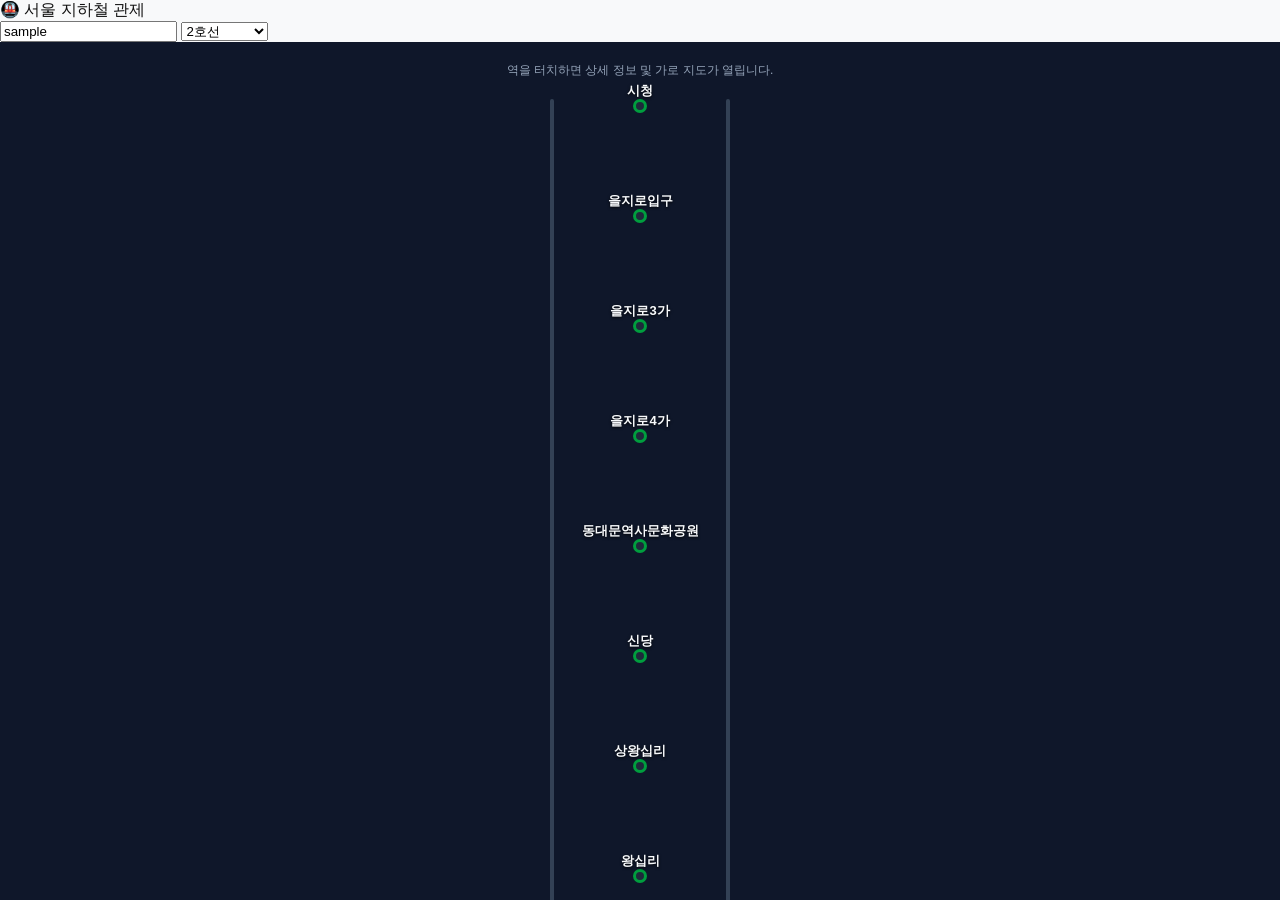
==== commit e4900014: "Update index.html" ====
--- a/index.html
+++ b/index.html
@@ -1,2202 +1,114 @@
 <!DOCTYPE html>
 <html lang="ko">
-
 <head>
   <meta charset="UTF-8">
+  <meta name="viewport" content="width=device-width, initial-scale=1.0, maximum-scale=1.0, user-scalable=no">
+  <title>Seoul Subway Radar</title>
+  <link rel="stylesheet" href="style.css">
+</head>
+<body>
+  <div class="app-container">
+    <header class="topbar">
+      <div class="logo">🚇 서울 지하철 관제</div>
+      <div class="controls">
+        <input type="text" id="apiKeyInput" placeholder="API 키 입력" value="sample" aria-label="API 키 입력">
+        <select id="lineSelect" aria-label="노선 선택">
+          <option value="1호선">1호선</option>
+          <option value="2호선" selected>2호선</option>
+          <option value="3호선">3호선</option>
+          <option value="4호선">4호선</option>
+          <option value="5호선">5호선</option>
+          <option value="6호선">6호선</option>
+          <option value="7호선">7호선</option>
+          <option value="8호선">8호선</option>
+          <option value="9호선">9호선</option>
+          <option value="GTX-A">GTX-A</option>
+          <option value="경의중앙선">경의중앙선</option>
+        </select>
+      </div>
+    </header>
 
-  <meta
-    name="viewport"
-    content="width=device-width, initial-scale=1.0, maximum-scale=1.0, user-scalable=no"
-  >
+    <main class="main-content" id="mainContent">
+      <div class="map-instruction">역을 터치하면 상세 정보 및 가로 지도가 열립니다.</div>
+      <div class="vertical-map-container" id="vMapContainer">
+        <div class="v-track-line v-up-line"></div>
+        <div class="v-track-line v-down-line"></div>
+        <div id="vStationNodes" class="v-station-nodes"></div>
+        <div id="vTrainsContainer" class="v-trains-container"></div>
+      </div>
+    </main>
 
-  <meta
-    name="theme-color"
-    content="#0f172a"
-  >
-
-  <title>Subway</title>
-
-  <style>
-
-    /* =========================================================
-       기본 변수
-    ========================================================= */
-
-    :root {
-
-      --bg-color: #f8f9fa;
-      --panel-bg: #ffffff;
-
-      --text-main: #111111;
-      --text-muted: #666666;
-
-      --border-color: #e2e8f0;
-
-      /* 현재 선택된 노선 색상 */
-      --line-color: #00a84f;
-
-      --train-up: #ef4444;
-      --train-down: #3b82f6;
-
-      --accent: #0071e3;
-
-      --v-spacing: 110px;
-      --h-spacing: 120px;
-
-    }
-
-
-    /* =========================================================
-       Reset
-    ========================================================= */
-
-    * {
-      box-sizing: border-box;
-      -webkit-tap-highlight-color: transparent;
-    }
-
-
-    html,
-    body {
-      margin: 0;
-      padding: 0;
-
-      width: 100%;
-      height: 100%;
-
-      overflow: hidden;
-    }
-
-
-    body {
-
-      font-family:
-        -apple-system,
-        BlinkMacSystemFont,
-        "SF Pro Display",
-        "SF Pro Text",
-        "Helvetica Neue",
-        Arial,
-        sans-serif;
-
-      background: var(--bg-color);
-      color: var(--text-main);
-
-      height: 100vh;
-
-      overscroll-behavior: none;
-
-    }
-
-
-    button,
-    input,
-    select {
-      font: inherit;
-    }
-
-
-    button {
-      -webkit-appearance: none;
-      appearance: none;
-    }
-
-
-    /* =========================================================
-       App
-    ========================================================= */
-
-    .app-container {
-
-      width: 100%;
-      height: 100vh;
-
-      position: relative;
-
-      display: flex;
-      flex-direction: column;
-
-      overflow: hidden;
-
-    }
-
-
-    /* =========================================================
-       Subway Header
-    ========================================================= */
-
-    .subway-header {
-
-      position: fixed;
-
-      top: 0;
-      left: 0;
-
-      width: 100%;
-
-      height: 72px;
-
-      display: flex;
-      align-items: flex-start;
-
-      padding-top: 16px;
-      padding-left: 18px;
-
-      z-index: 1000;
-
-      /*
-       * 지도 클릭을 방해하지 않도록
-       * 실제 버튼/제목만 클릭 가능
-       */
-      pointer-events: none;
-
-    }
-
-
-    /* =========================================================
-       Subway 로고
-    ========================================================= */
-
-    .subway-title {
-
-      position: relative;
-
-      font-family:
-        -apple-system,
-        BlinkMacSystemFont,
-        "SF Pro Display",
-        "Helvetica Neue",
-        Arial,
-        sans-serif;
-
-      font-size: 24px;
-
-      font-weight: 800;
-
-      letter-spacing: -0.8px;
-
-      line-height: 1;
-
-      color: #111111;
-
-      /*
-       * 흰색 외곽선
-       */
-      text-shadow:
-
-        -2px -2px 0 #ffffff,
-         2px -2px 0 #ffffff,
-
-        -2px  2px 0 #ffffff,
-         2px  2px 0 #ffffff,
-
-         0 0 5px rgba(255,255,255,0.95),
-
-         0 2px 8px rgba(0,0,0,0.15);
-
-      pointer-events: auto;
-
-      user-select: none;
-
-      white-space: nowrap;
-
-    }
-
-
-    /* =========================================================
-       노선 선택기
-    ========================================================= */
-
-    .line-selector {
-
-      display: flex;
-
-      flex-direction: column;
-
-      gap: 6px;
-
-      margin-left: 18px;
-
-      pointer-events: auto;
-
-    }
-
-
-    /*
-     * 실제 클릭 영역
-     *
-     * 색상 막대 자체는 20 × 10px
-     * 버튼 전체는 터치하기 편하도록 조금 크게 설정
-     */
-    .line-button {
-
-      position: relative;
-
-      width: 32px;
-      height: 16px;
-
-      padding: 0;
-      margin: 0;
-
-      border: 0;
-
-      outline: none;
-
-      background: transparent;
-
-      display: flex;
-
-      align-items: center;
-      justify-content: center;
-
-      cursor: pointer;
-
-      border-radius: 8px;
-
-      touch-action: manipulation;
-
-    }
-
-
-    /* =========================================================
-       실제 노선 색상
-    ========================================================= */
-
-    .line-button::after {
-
-      content: "";
-
-      display: block;
-
-      width: 20px;
-      height: 10px;
-
-      border-radius: 5px;
-
-      transform: scale(1);
-
-      transition:
-        transform 0.15s ease,
-        box-shadow 0.15s ease,
-        opacity 0.15s ease;
-
-    }
-
-
-    /* 선택된 노선 */
-
-    .line-button.active::after {
-
-      transform: scale(1.18);
-
-      box-shadow:
-
-        0 0 0 2px #ffffff,
-
-        0 2px 7px rgba(0,0,0,0.35);
-
-    }
-
-
-    .line-button:not(.active)::after {
-
-      opacity: 0.85;
-
-    }
-
-
-    .line-button:hover::after {
-
-      transform: scale(1.12);
-
-    }
-
-
-    .line-button.active:hover::after {
-
-      transform: scale(1.22);
-
-    }
-
-
-    /* =========================================================
-       서울 지하철 노선 색상
-    ========================================================= */
-
-    .line-1::after {
-      background: #0052a4;
-    }
-
-    .line-2::after {
-      background: #00a84f;
-    }
-
-    .line-3::after {
-      background: #ef7c1c;
-    }
-
-    .line-4::after {
-      background: #00a5de;
-    }
-
-    .line-5::after {
-      background: #996cac;
-    }
-
-    .line-6::after {
-      background: #cd7c2f;
-    }
-
-    .line-7::after {
-      background: #747f00;
-    }
-
-    .line-8::after {
-      background: #e6186c;
-    }
-
-    .line-9::after {
-      background: #bdb092;
-    }
-
-    .line-gta::after {
-      background: #9a6292;
-    }
-
-    .line-gyeongui::after {
-      background: #77c4a3;
-    }
-
-
-    /* =========================================================
-       Main
-    ========================================================= */
-
-    .main-content {
-
-      flex: 1;
-
-      width: 100%;
-      height: 100%;
-
-      background: #0f172a;
-
-      overflow-y: auto;
-      overflow-x: hidden;
-
-      position: relative;
-
-      /*
-       * Subway + 노선 버튼이 위에 있기 때문에
-       * 지도 내용이 겹치지 않도록 여백 확보
-       */
-      padding:
-
-        105px
-
-        0
-
-        60px;
-
-      scrollbar-width: none;
-
-    }
-
-
-    .main-content::-webkit-scrollbar {
-      display: none;
-    }
-
-
-    /* =========================================================
-       지도 안내 문구
-    ========================================================= */
-
-    .map-instruction {
-
-      width: 100%;
-
-      text-align: center;
-
-      color: #94a3b8;
-
-      font-size: 12px;
-
-      line-height: 1.5;
-
-      margin-bottom: 20px;
-
-      padding: 0 20px;
-
-      user-select: none;
-
-    }
-
-
-    /* =========================================================
-       세로 지도
-    ========================================================= */
-
-    .vertical-map-container {
-
-      position: relative;
-
-      width: 220px;
-
-      min-height: 800px;
-
-      margin: 0 auto;
-
-    }
-
-
-    /* =========================================================
-       세로 트랙
-    ========================================================= */
-
-    .v-track-line {
-
-      position: absolute;
-
-      top: 0;
-      bottom: 0;
-
-      width: 4px;
-
-      background: var(--line-color);
-
-      border-radius: 2px;
-
-      transition:
-        background-color 0.2s ease;
-
-    }
-
-
-    .v-up-line {
-      left: 20px;
-    }
-
-
-    .v-down-line {
-      right: 20px;
-    }
-
-
-    /* =========================================================
-       세로 역
-    ========================================================= */
-
-    .v-station-nodes {
-
-      position: absolute;
-
-      top: 0;
-      left: 0;
-
-      width: 100%;
-
-      min-height: 100%;
-
-    }
-
-
-    .v-station-node {
-
-      position: absolute;
-
-      left: 50%;
-
-      width: 14px;
-      height: 14px;
-
-      background: #1e293b;
-
-      border: 3px solid var(--line-color);
-
-      border-radius: 50%;
-
-      cursor: pointer;
-
-      transform: translateX(-50%);
-
-      z-index: 5;
-
-      transition:
-
-        transform 0.2s ease,
-
-        background-color 0.2s ease,
-
-        border-color 0.2s ease;
-
-    }
-
-
-    .v-station-node:hover {
-
-      transform:
-        translateX(-50%)
-        scale(1.4);
-
-      background: #ffffff;
-
-    }
-
-
-    .v-station-node:active {
-
-      transform:
-        translateX(-50%)
-        scale(1.25);
-
-    }
-
-
-    .v-station-name {
-
-      position: absolute;
-
-      left: 50%;
-      top: -20px;
-
-      transform: translateX(-50%);
-
-      font-size: 13px;
-
-      font-weight: 700;
-
-      color: #f8fafc;
-
-      white-space: nowrap;
-
-      text-shadow:
-        0 1px 3px rgba(0,0,0,0.9);
-
-      user-select: none;
-
-    }
-
-
-    /* =========================================================
-       세로 열차
-    ========================================================= */
-
-    .v-trains-container {
-
-      position: absolute;
-
-      top: 0;
-      left: 0;
-
-      width: 100%;
-      height: 100%;
-
-      pointer-events: none;
-
-      z-index: 6;
-
-    }
-
-
-    .v-train {
-
-      position: absolute;
-
-      width: 44px;
-
-      padding: 4px 0;
-
-      border-radius: 6px;
-
-      color: #ffffff;
-
-      font-size: 11px;
-
-      font-weight: bold;
-
-      display: flex;
-
-      flex-direction: column;
-
-      justify-content: center;
-      align-items: center;
-
-      transition:
-
-        top 1s cubic-bezier(
-          0.25,
-          1,
-          0.5,
-          1
-        );
-
-      box-shadow:
-        0 0 8px rgba(0,0,0,0.8);
-
-      transform: translateX(-50%);
-
-    }
-
-
-    .v-train.up {
-
-      left: 22px;
-
-      background: var(--train-up);
-
-    }
-
-
-    .v-train.down {
-
-      left: 202px;
-
-      background: var(--train-down);
-
-    }
-
-
-    .v-train-status {
-
-      font-size: 10px;
-
-      color: #ffffff;
-
-      opacity: 0.9;
-
-      margin-top: 2px;
-
-      white-space: nowrap;
-
-    }
-
-
-    /* =========================================================
-       전체 팝업
-    ========================================================= */
-
-    .full-popup {
-
-      position: absolute;
-
-      top: 0;
-      left: 0;
-
-      width: 100%;
-      height: 100%;
-
-      background: #ffffff;
-
-      z-index: 2000;
-
-      display: flex;
-
-      flex-direction: column;
-
-      overflow: hidden;
-
-    }
-
-
-    .full-popup.hidden {
-      display: none;
-    }
-
-
-    /* =========================================================
-       팝업 헤더
-    ========================================================= */
-
-    .popup-header {
-
-      min-height: 58px;
-
-      display: flex;
-
-      justify-content: space-between;
-      align-items: center;
-
-      padding: 12px 16px;
-
-      border-bottom: 1px solid var(--border-color);
-
-      background: var(--panel-bg);
-
-      flex-shrink: 0;
-
-    }
-
-
-    .popup-stn-name {
-
-      font-size: 18px;
-
-      font-weight: 700;
-
-      margin-left: 6px;
-
-    }
-
-
-    .badge {
-
-      display: inline-block;
-
-      background: var(--line-color);
-
-      color: #ffffff;
-
-      padding: 4px 8px;
-
-      border-radius: 6px;
-
-      font-size: 12px;
-
-      font-weight: 700;
-
-      transition:
-        background-color 0.2s ease;
-
-    }
-
-
-    .close-btn {
-
-      background: #e2e8f0;
-
-      color: #111827;
-
-      border: none;
-
-      padding: 6px 12px;
-
-      border-radius: 6px;
-
-      font-weight: bold;
-
-      cursor: pointer;
-
-      white-space: nowrap;
-
-    }
-
-
-    .close-btn:hover {
-
-      background: #cbd5e1;
-
-    }
-
-
-    /* =========================================================
-       가로 지도
-    ========================================================= */
-
-    .h-map-area {
-
-      height: 140px;
-
-      position: relative;
-
-      background: #0f172a;
-
-      display: flex;
-
-      flex-direction: column;
-
-      overflow: hidden;
-
-      flex-shrink: 0;
-
-      border-bottom:
-        2px solid var(--line-color);
-
-      transition:
-        border-color 0.2s ease;
-
-    }
-
-
-    .h-track-scroll-container {
-
-      flex: 1;
-
-      overflow-x: auto;
-      overflow-y: hidden;
-
-      display: flex;
-
-      align-items: center;
-
-      padding: 0 40px;
-
-      scrollbar-width: none;
-
-    }
-
-
-    .h-track-scroll-container::-webkit-scrollbar {
-      display: none;
-    }
-
-
-    .h-track-wrapper {
-
-      position: relative;
-
-      height: 100%;
-
-      min-width: max-content;
-
-      display: flex;
-
-      align-items: center;
-
-    }
-
-
-    /* =========================================================
-       가로 트랙
-    ========================================================= */
-
-    .h-track-line {
-
-      position: absolute;
-
-      left: 0;
-      right: 0;
-
-      height: 3px;
-
-      background: var(--line-color);
-
-      border-radius: 2px;
-
-      transition:
-        background-color 0.2s ease;
-
-    }
-
-
-    .h-up-line {
-      top: 40px;
-    }
-
-
-    .h-down-line {
-      top: 100px;
-    }
-
-
-    /* =========================================================
-       가로 역
-    ========================================================= */
-
-    .h-station-nodes {
-
-      position: absolute;
-
-      top: 0;
-      left: 0;
-
-      height: 100%;
-
-      display: flex;
-
-      z-index: 2;
-
-    }
-
-
-    .h-station-node {
-
-      position: absolute;
-
-      width: 14px;
-      height: 14px;
-
-      background: #1e293b;
-
-      border: 2px solid var(--line-color);
-
-      border-radius: 50%;
-
-      top: 63px;
-
-      transform: translateX(-50%);
-
-      transition:
-        border-color 0.2s ease;
-
-    }
-
-
-    .h-station-name {
-
-      position: absolute;
-
-      top: -24px;
-      left: 50%;
-
-      transform: translateX(-50%);
-
-      font-size: 11px;
-
-      font-weight: 700;
-
-      white-space: nowrap;
-
-      color: #cbd5e1;
-
-      text-shadow:
-        0 1px 3px rgba(0,0,0,0.8);
-
-    }
-
-
-    /* =========================================================
-       가로 열차
-    ========================================================= */
-
-    .h-trains-container {
-
-      position: absolute;
-
-      top: 0;
-      left: 0;
-
-      width: 100%;
-      height: 100%;
-
-      pointer-events: none;
-
-      z-index: 3;
-
-    }
-
-
-    .h-train {
-
-      position: absolute;
-
-      width: 44px;
-
-      padding: 4px 0;
-
-      border-radius: 6px;
-
-      color: #ffffff;
-
-      font-size: 10px;
-
-      font-weight: bold;
-
-      display: flex;
-
-      flex-direction: column;
-
-      justify-content: center;
-      align-items: center;
-
-      transition:
-
-        left 1s cubic-bezier(
-          0.25,
-          1,
-          0.5,
-          1
-        );
-
-      transform: translateX(-50%);
-
-      box-shadow:
-        0 0 8px rgba(0,0,0,0.8);
-
-    }
-
-
-    .h-train.up {
-
-      top: 20px;
-
-      background: var(--train-up);
-
-    }
-
-
-    .h-train.down {
-
-      top: 80px;
-
-      background: var(--train-down);
-
-    }
-
-
-    .h-train-status {
-
-      font-size: 9px;
-
-      color: #ffffff;
-
-      margin-top: 2px;
-
-      white-space: nowrap;
-
-    }
-
-
-    /* =========================================================
-       팝업 본문
-    ========================================================= */
-
-    .popup-body {
-
-      padding: 16px;
-
-      overflow-y: auto;
-
-      overflow-x: hidden;
-
-      flex: 1;
-
-      background: var(--bg-color);
-
-      scrollbar-width: thin;
-
-    }
-
-
-    .info-section {
-
-      margin-bottom: 20px;
-
-      background: #ffffff;
-
-      padding: 14px;
-
-      border-radius: 12px;
-
-      box-shadow:
-        0 2px 8px rgba(0,0,0,0.04);
-
-      border:
-        1px solid var(--border-color);
-
-    }
-
-
-    .info-section h3 {
-
-      font-size: 14px;
-
-      color: var(--text-main);
-
-      margin:
-        0 0 12px;
-
-    }
-
-
-    /* =========================================================
-       섹션 헤더
-    ========================================================= */
-
-    .section-header {
-
-      display: flex;
-
-      justify-content: space-between;
-      align-items: center;
-
-      margin-bottom: 8px;
-
-      gap: 10px;
-
-    }
-
-
-    .section-header h3 {
-      margin-bottom: 0;
-    }
-
-
-    .date-type {
-
-      font-size: 12px;
-
-      font-weight: bold;
-
-      color: var(--accent);
-
-      white-space: nowrap;
-
-    }
-
-
-    /* =========================================================
-       승하차 통계
-    ========================================================= */
-
-    .stat-grid {
-
-      display: grid;
-
-      grid-template-columns: 1fr 1fr;
-
-      gap: 10px;
-
-    }
-
-
-    .stat-box {
-
-      background: #f8fafc;
-
-      padding: 12px;
-
-      border-radius: 8px;
-
-      border:
-        1px solid var(--border-color);
-
-    }
-
-
-    .stat-title {
-
-      font-size: 11px;
-
-      color: var(--text-muted);
-
-      margin-bottom: 4px;
-
-    }
-
-
-    .stat-value {
-
-      font-size: 16px;
-
-      font-weight: 700;
-
-      color: var(--text-main);
-
-    }
-
-
-    /* =========================================================
-       도착 정보
-    ========================================================= */
-
-    .arrival-split {
-
-      display: flex;
-
-      gap: 10px;
-
-      align-items: flex-start;
-
-    }
-
-
-    .arr-col {
-
-      flex: 1;
-
-      min-width: 0;
-
-      background: #f8fafc;
-
-      padding: 10px;
-
-      border-radius: 8px;
-
-      border:
-        1px solid var(--border-color);
-
-    }
-
-
-    .arr-col h4 {
-
-      margin:
-        0 0 10px;
-
-      font-size: 12px;
-
-      text-align: center;
-
-      color: var(--text-muted);
-
-    }
-
-
-    /* =========================================================
-       도착 / 시간표 아이템
-    ========================================================= */
-
-    .arr-item,
-    .tt-item {
-
-      background: #ffffff;
-
-      padding: 8px;
-
-      border-radius: 6px;
-
-      margin-bottom: 6px;
-
-      border:
-        1px solid var(--border-color);
-
-      border-left:
-        4px solid #cccccc;
-
-      font-size: 12px;
-
-    }
-
-
-    .arr-item.up,
-    .tt-item.up {
-
-      border-left-color:
-        var(--train-up);
-
-    }
-
-
-    .arr-item.down,
-    .tt-item.down {
-
-      border-left-color:
-        var(--train-down);
-
-    }
-
-
-    .arr-top-row {
-
-      display: flex;
-
-      justify-content: space-between;
-      align-items: center;
-
-      margin-bottom: 4px;
-
-      gap: 6px;
-
-    }
-
-
-    .arr-time {
-
-      color: #dc2626;
-
-      font-weight: 700;
-
-      font-size: 13px;
-
-    }
-
-
-    .arr-desc {
-
-      font-size: 11px;
-
-      color: var(--text-muted);
-
-    }
-
-
-    /* =========================================================
-       급행 뱃지
-    ========================================================= */
-
-    .exp-badge {
-
-      color: #ffffff;
-
-      font-size: 9px;
-
-      padding: 2px 4px;
-
-      border-radius: 4px;
-
-      font-weight: bold;
-
-    }
-
-
-    .exp-normal {
-      background: #64748b;
-    }
-
-
-    .exp-express {
-
-      background: #eab308;
-
-      color: #000000;
-
-    }
-
-
-    .exp-special {
-      background: #ef4444;
-    }
-
-
-    /* =========================================================
-       로딩
-    ========================================================= */
-
-    .loading-text {
-
-      color: var(--text-muted);
-
-      font-size: 12px;
-
-      font-style: italic;
-
-      margin-bottom: 10px;
-
-    }
-
-
-    /* =========================================================
-       시간표
-    ========================================================= */
-
-    .tt-list {
-
-      max-height: 250px;
-
-      overflow-y: auto;
-
-      scrollbar-width: thin;
-
-    }
-
-
-    /* =========================================================
-       모바일
-    ========================================================= */
-
-    @media (max-width: 600px) {
-
-      .subway-header {
-
-        padding-left: 14px;
-
-        padding-top: 14px;
-
-      }
-
-
-      .subway-title {
-
-        font-size: 23px;
-
-      }
-
-
-      .line-selector {
-
-        margin-left: 15px;
-
-        gap: 5px;
-
-      }
-
-
-      .line-button {
-
-        width: 30px;
-        height: 15px;
-
-      }
-
-
-      .line-button::after {
-
-        width: 20px;
-        height: 10px;
-
-      }
-
-
-      .main-content {
-
-        padding-top: 100px;
-
-      }
-
-
-      .arrival-split {
-
-        gap: 7px;
-
-      }
-
-
-      .arr-col {
-
-        padding: 8px;
-
-      }
-
-    }
-
-
-    /* =========================================================
-       아주 작은 화면
-    ========================================================= */
-
-    @media (max-width: 360px) {
-
-      .subway-title {
-
-        font-size: 21px;
-
-      }
-
-
-      .line-selector {
-
-        margin-left: 10px;
-
-      }
-
-
-      .main-content {
-
-        padding-top: 96px;
-
-      }
-
-    }
-
-  </style>
-
-</head>
-
-
-<body>
-
-  <div class="app-container">
-
-
-    <!-- =======================================================
-         Subway Header
-    ======================================================== -->
-
-    <header class="subway-header">
-
-      <div
-        class="subway-title"
-        aria-label="Subway"
-      >
-        Subway
+    <div class="full-popup hidden" id="fullPopup">
+      <div class="popup-header">
+        <div>
+          <span class="badge" id="panelLineBadge">2호선</span>
+          <span id="panelStationName" class="popup-stn-name">강남역</span>
+        </div>
+        <button class="close-btn" id="closePopup">✕ 닫기</button>
       </div>
 
+      <section class="h-map-area">
+        <div class="h-track-scroll-container">
+          <div class="h-track-wrapper" id="hTrackWrapper">
+            <div class="h-track-line h-up-line"></div>
+            <div class="h-track-line h-down-line"></div>
+            <div id="hStationNodes" class="h-station-nodes"></div>
+            <div id="hTrainsContainer" class="h-trains-container"></div>
+          </div>
+        </div>
+      </section>
 
-      <!-- =====================================================
-           노선 선택
-      ====================================================== -->
-
-      <nav
-        class="line-selector"
-        id="lineSelector"
-        aria-label="지하철 노선 선택"
-      >
-
-        <button
-          type="button"
-          class="line-button line-1"
-          data-line="1호선"
-          aria-label="1호선"
-          title="1호선"
-        ></button>
-
-
-        <button
-          type="button"
-          class="line-button line-2 active"
-          data-line="2호선"
-          aria-label="2호선"
-          title="2호선"
-          aria-pressed="true"
-        ></button>
-
-
-        <button
-          type="button"
-          class="line-button line-3"
-          data-line="3호선"
-          aria-label="3호선"
-          title="3호선"
-        ></button>
-
-
-        <button
-          type="button"
-          class="line-button line-4"
-          data-line="4호선"
-          aria-label="4호선"
-          title="4호선"
-        ></button>
-
-
-        <button
-          type="button"
-          class="line-button line-5"
-          data-line="5호선"
-          aria-label="5호선"
-          title="5호선"
-        ></button>
-
-
-        <button
-          type="button"
-          class="line-button line-6"
-          data-line="6호선"
-          aria-label="6호선"
-          title="6호선"
-        ></button>
-
-
-        <button
-          type="button"
-          class="line-button line-7"
-          data-line="7호선"
-          aria-label="7호선"
-          title="7호선"
-        ></button>
-
-
-        <button
-          type="button"
-          class="line-button line-8"
-          data-line="8호선"
-          aria-label="8호선"
-          title="8호선"
-        ></button>
-
-
-        <button
-          type="button"
-          class="line-button line-9"
-          data-line="9호선"
-          aria-label="9호선"
-          title="9호선"
-        ></button>
-
-
-        <button
-          type="button"
-          class="line-button line-gta"
-          data-line="GTX-A"
-          aria-label="GTX-A"
-          title="GTX-A"
-        ></button>
-
-
-        <button
-          type="button"
-          class="line-button line-gyeongui"
-          data-line="경의중앙선"
-          aria-label="경의중앙선"
-          title="경의중앙선"
-        ></button>
-
-      </nav>
-
-    </header>
-
-
-    <!-- =======================================================
-         메인 세로 지도
-    ======================================================== -->
-
-    <main
-      class="main-content"
-      id="mainContent"
-    >
-
-      <div class="map-instruction">
-        역을 터치하면 상세 정보 및 가로 지도가 열립니다.
-      </div>
-
-
-      <div
-        class="vertical-map-container"
-        id="vMapContainer"
-      >
-
-        <!-- 세로 노선 -->
-
-        <div
-          class="v-track-line v-up-line"
-          aria-hidden="true"
-        ></div>
-
-
-        <div
-          class="v-track-line v-down-line"
-          aria-hidden="true"
-        ></div>
-
-
-        <!-- 역 -->
-
-        <div
-          id="vStationNodes"
-          class="v-station-nodes"
-        ></div>
-
-
-        <!-- 열차 -->
-
-        <div
-          id="vTrainsContainer"
-          class="v-trains-container"
-        ></div>
-
-      </div>
-
-    </main>
-
-
-    <!-- =======================================================
-         역 상세 팝업
-    ======================================================== -->
-
-    <div
-      class="full-popup hidden"
-      id="fullPopup"
-      aria-hidden="true"
-    >
-
-
-      <!-- =====================================================
-           팝업 헤더
-      ====================================================== -->
-
-      <header class="popup-header">
-
-        <div>
-
-          <span
-            class="badge"
-            id="panelLineBadge"
-          >
-            2호선
-          </span>
-
-
-          <span
-            id="panelStationName"
-            class="popup-stn-name"
-          >
-            강남역
-          </span>
-
+      <div class="popup-body">
+        <div class="info-section">
+          <h3>⏱️ 실시간 도착 정보</h3>
+          <div id="arrLoading" class="loading-text">불러오는 중...</div>
+          <div class="arrival-split">
+            <div class="arr-col">
+              <h4>상행 / 내선</h4>
+              <div id="arrUpList" class="arr-list">도착 정보 없음</div>
+            </div>
+            <div class="arr-col">
+              <h4>하행 / 외선</h4>
+              <div id="arrDownList" class="arr-list">도착 정보 없음</div>
+            </div>
+          </div>
         </div>
 
-
-        <button
-          type="button"
-          class="close-btn"
-          id="closePopup"
-        >
-          ✕ 닫기
-        </button>
-
-      </header>
-
-
-      <!-- =====================================================
-           가로 실시간 지도
-      ====================================================== -->
-
-      <section
-        class="h-map-area"
-        aria-label="가로 실시간 지하철 지도"
-      >
-
-        <div class="h-track-scroll-container">
-
-          <div
-            class="h-track-wrapper"
-            id="hTrackWrapper"
-          >
-
-            <!-- 상행/내선 -->
-
-            <div
-              class="h-track-line h-up-line"
-              aria-hidden="true"
-            ></div>
-
-
-            <!-- 하행/외선 -->
-
-            <div
-              class="h-track-line h-down-line"
-              aria-hidden="true"
-            ></div>
-
-
-            <!-- 역 -->
-
-            <div
-              id="hStationNodes"
-              class="h-station-nodes"
-            ></div>
-
-
-            <!-- 열차 -->
-
-            <div
-              id="hTrainsContainer"
-              class="h-trains-container"
-            ></div>
-
+        <div class="info-section">
+          <h3>📊 시간대별 승하차 통계</h3>
+          <div id="statLoading" class="loading-text">데이터 분석 중...</div>
+          <div class="stat-grid">
+            <div class="stat-box">
+              <div class="stat-title">해당 시간 승차</div>
+              <div class="stat-value" id="timeRideNum">-</div>
+            </div>
+            <div class="stat-box">
+              <div class="stat-title">해당 시간 하차</div>
+              <div class="stat-value" id="timeAlightNum">-</div>
+            </div>
           </div>
-
         </div>
-
-      </section>
-
-
-      <!-- =====================================================
-           상세 정보
-      ====================================================== -->
-
-      <div class="popup-body">
-
-
-        <!-- ===================================================
-             실시간 도착
-        ==================================================== -->
-
-        <section class="info-section">
-
-          <h3>
-            ⏱️ 실시간 도착 정보
-          </h3>
-
-
-          <div
-            id="arrLoading"
-            class="loading-text"
-          >
-            불러오는 중...
+        
+        <div class="info-section">
+          <div style="display:flex; justify-content: space-between; align-items: center; margin-bottom: 8px;">
+            <h3>🕒 역 시간표 (현재시간 이후)</h3>
+            <span id="ttDateType" style="font-size:12px; font-weight:bold; color:var(--accent);">평일 기준</span>
           </div>
-
-
+          <div id="ttLoading" class="loading-text">시간표 데이터를 불러오는 중입니다...</div>
           <div class="arrival-split">
-
-
-            <!-- 상행 / 내선 -->
-
             <div class="arr-col">
-
-              <h4>
-                상행 / 내선
-              </h4>
-
-
-              <div
-                id="arrUpList"
-                class="arr-list"
-              >
-                도착 정보 없음
-              </div>
-
+              <h4>상행 / 내선</h4>
+              <div id="ttUpList" class="tt-list">시간표 없음</div>
             </div>
-
-
-            <!-- 하행 / 외선 -->
-
             <div class="arr-col">
-
-              <h4>
-                하행 / 외선
-              </h4>
-
-
-              <div
-                id="arrDownList"
-                class="arr-list"
-              >
-                도착 정보 없음
-              </div>
-
+              <h4>하행 / 외선</h4>
+              <div id="ttDownList" class="tt-list">시간표 없음</div>
             </div>
-
           </div>
-
-        </section>
-
-
-        <!-- ===================================================
-             승하차 통계
-        ==================================================== -->
-
-        <section class="info-section">
-
-          <h3>
-            📊 시간대별 승하차 통계
-          </h3>
-
-
-          <div
-            id="statLoading"
-            class="loading-text"
-          >
-            데이터 분석 중...
-          </div>
-
-
-          <div class="stat-grid">
-
-
-            <!-- 승차 -->
-
-            <div class="stat-box">
-
-              <div class="stat-title">
-                해당 시간 승차
-              </div>
-
-
-              <div
-                class="stat-value"
-                id="timeRideNum"
-              >
-                -
-              </div>
-
-            </div>
-
-
-            <!-- 하차 -->
-
-            <div class="stat-box">
-
-              <div class="stat-title">
-                해당 시간 하차
-              </div>
-
-
-              <div
-                class="stat-value"
-                id="timeAlightNum"
-              >
-                -
-              </div>
-
-            </div>
-
-          </div>
-
-        </section>
-
-
-        <!-- ===================================================
-             시간표
-        ==================================================== -->
-
-        <section class="info-section">
-
-
-          <div class="section-header">
-
-            <h3>
-              🕒 역 시간표 (현재시간 이후)
-            </h3>
-
-
-            <span
-              id="ttDateType"
-              class="date-type"
-            >
-              평일 기준
-            </span>
-
-          </div>
-
-
-          <div
-            id="ttLoading"
-            class="loading-text"
-          >
-            시간표 데이터를 불러오는 중입니다...
-          </div>
-
-
-          <div class="arrival-split">
-
-
-            <!-- 상행 -->
-
-            <div class="arr-col">
-
-              <h4>
-                상행 / 내선
-              </h4>
-
-
-              <div
-                id="ttUpList"
-                class="tt-list"
-              >
-                시간표 없음
-              </div>
-
-            </div>
-
-
-            <!-- 하행 -->
-
-            <div class="arr-col">
-
-              <h4>
-                하행 / 외선
-              </h4>
-
-
-              <div
-                id="ttDownList"
-                class="tt-list"
-              >
-                시간표 없음
-              </div>
-
-            </div>
-
-          </div>
-
-        </section>
-
+        </div>
       </div>
-
     </div>
-
   </div>
-
-
-  <!-- =========================================================
-       기존 JavaScript
-  ========================================================== -->
-
   <script src="app.js"></script>
-
-
-  <!-- =========================================================
-       노선 선택 연결
-  ========================================================== -->
-
-  <script>
-
-    /*
-     * 현재 선택된 노선
-     */
-    let currentLine = "2호선";
-
-
-    /*
-     * 노선 색상
-     */
-    const LINE_COLORS = {
-
-      "1호선": "#0052a4",
-      "2호선": "#00a84f",
-      "3호선": "#ef7c1c",
-      "4호선": "#00a5de",
-      "5호선": "#996cac",
-      "6호선": "#cd7c2f",
-      "7호선": "#747f00",
-      "8호선": "#e6186c",
-      "9호선": "#bdb092",
-
-      "GTX-A": "#9a6292",
-
-      "경의중앙선": "#77c4a3"
-
-    };
-
-
-    /*
-     * 노선 버튼
-     */
-    const lineButtons =
-      document.querySelectorAll(".line-button");
-
-
-    /*
-     * 노선 색상 적용
-     */
-    function applyLineColor(line) {
-
-      const color =
-        LINE_COLORS[line] ||
-        LINE_COLORS["2호선"];
-
-
-      document.documentElement.style
-        .setProperty(
-          "--line-color",
-          color
-        );
-
-    }
-
-
-    /*
-     * 노선 선택 상태 업데이트
-     */
-    function updateLineButtons(line) {
-
-      lineButtons.forEach(button => {
-
-        const buttonLine =
-          button.dataset.line;
-
-        const isActive =
-          buttonLine === line;
-
-
-        button.classList.toggle(
-          "active",
-          isActive
-        );
-
-
-        button.setAttribute(
-          "aria-pressed",
-          isActive ? "true" : "false"
-        );
-
-      });
-
-    }
-
-
-    /*
-     * 현재 노선 변경
-     */
-    function changeLine(line) {
-
-      if (!LINE_COLORS[line]) {
-        return;
-      }
-
-
-      currentLine = line;
-
-
-      /*
-       * 색상 변경
-       */
-      applyLineColor(line);
-
-
-      /*
-       * 버튼 선택 상태 변경
-       */
-      updateLineButtons(line);
-
-
-      /*
-       * 다른 JS에서 사용할 수 있도록
-       * 전역 상태로 저장
-       */
-      window.currentLine = line;
-
-
-      /*
-       * 이벤트 발생
-       *
-       * app.js에서 이 이벤트를 받아
-       * 실제 역 데이터 / 열차 데이터를
-       * 다시 렌더링할 수 있음.
-       */
-      window.dispatchEvent(
-        new CustomEvent(
-          "subwayLineChanged",
-          {
-            detail: {
-              line: line,
-              color: LINE_COLORS[line]
-            }
-          }
-        )
-      );
-
-    }
-
-
-    /*
-     * 모든 노선 버튼 클릭 이벤트
-     */
-    lineButtons.forEach(button => {
-
-      button.addEventListener(
-        "click",
-        function() {
-
-          const line =
-            this.dataset.line;
-
-
-          if (!line) {
-            return;
-          }
-
-
-          if (line === currentLine) {
-            return;
-          }
-
-
-          changeLine(line);
-
-        }
-      );
-
-    });
-
-
-    /*
-     * 초기 상태
-     */
-    applyLineColor(currentLine);
-
-    updateLineButtons(currentLine);
-
-    window.currentLine = currentLine;
-
-
-    /*
-     * app.js에서 사용할 수 있도록
-     * 함수도 전역으로 노출
-     */
-    window.changeSubwayLine =
-      changeLine;
-
-
-    window.getCurrentSubwayLine =
-      function() {
-        return currentLine;
-      };
-
-  </script>
-
 </body>
-
 </html>
--- a/style.css
+++ b/style.css
@@ -0,0 +1,958 @@
+/* =========================================================
+   기본 변수
+========================================================= */
+
+:root {
+  --bg-color: #f8f9fa;
+  --panel-bg: #ffffff;
+
+  --text-main: #111111;
+  --text-muted: #666666;
+
+  --border-color: #e2e8f0;
+
+  --line-color: #009D3E;
+
+  --train-up: #ef4444;
+  --train-down: #3b82f6;
+
+  --accent: #0071e3;
+
+  --v-spacing: 110px;
+  --h-spacing: 120px;
+}
+
+
+/* =========================================================
+   Reset
+========================================================= */
+
+* {
+  box-sizing: border-box;
+}
+
+body {
+  margin: 0;
+  padding: 0;
+
+  font-family:
+    -apple-system,
+    BlinkMacSystemFont,
+    "Segoe UI",
+    Roboto,
+    sans-serif;
+
+  background-color: var(--bg-color);
+  color: var(--text-main);
+
+  height: 100vh;
+  overflow: hidden;
+}
+
+
+/* =========================================================
+   App
+========================================================= */
+
+.app-container {
+  display: flex;
+  flex-direction: column;
+
+  height: 100vh;
+
+  position: relative;
+}
+
+/* ==============================
+   Subway Header
+============================== */
+
+.subway-header {
+  position: fixed;
+  top: 0;
+  left: 0;
+
+  width: 100%;
+  height: 64px;
+
+  display: flex;
+  align-items: center;
+
+  padding: 0 18px;
+
+  box-sizing: border-box;
+
+  z-index: 1000;
+
+  pointer-events: none;
+}
+
+
+/* Subway */
+
+.subway-title {
+  font-family:
+    -apple-system,
+    BlinkMacSystemFont,
+    "SF Pro Display",
+    "Helvetica Neue",
+    Arial,
+    sans-serif;
+
+  font-size: 24px;
+  font-weight: 800;
+  letter-spacing: -0.8px;
+
+  color: #111;
+
+  /*
+   * 흰색 외곽선
+   */
+  text-shadow:
+    -2px -2px 0 #fff,
+     2px -2px 0 #fff,
+    -2px  2px 0 #fff,
+     2px  2px 0 #fff,
+     0px  0px 5px rgba(255,255,255,0.95);
+
+  pointer-events: auto;
+}
+
+
+/* ==============================
+   노선 선택기
+============================== */
+
+.line-selector {
+  display: flex;
+
+  flex-direction: column;
+
+  gap: 7px;
+
+  margin-left: 18px;
+
+  pointer-events: auto;
+}
+
+
+/* 실제 클릭 영역 */
+
+.line-button {
+  width: 32px;
+  height: 17px;
+
+  padding: 0;
+
+  border: none;
+
+  background: transparent;
+
+  display: flex;
+  align-items: center;
+  justify-content: center;
+
+  cursor: pointer;
+
+  position: relative;
+}
+
+
+/* 실제 노선 색상 */
+
+.line-button::after {
+  content: "";
+
+  display: block;
+
+  width: 20px;
+  height: 10px;
+
+  border-radius: 5px;
+
+  transition:
+    transform 0.15s ease,
+    box-shadow 0.15s ease;
+}
+
+
+/* 선택 상태 */
+
+.line-button.active::after {
+  transform: scale(1.18);
+
+  box-shadow:
+    0 0 0 2px #fff,
+    0 2px 7px rgba(0,0,0,0.25);
+}
+
+
+/* ==============================
+   서울 지하철 노선 색상
+============================== */
+
+.line-1::after {
+  background: #0052a4;
+}
+
+.line-2::after {
+  background: #00a84f;
+}
+
+.line-3::after {
+  background: #ef7c1c;
+}
+
+.line-4::after {
+  background: #00a5de;
+}
+
+.line-5::after {
+  background: #996cac;
+}
+
+.line-6::after {
+  background: #cd7c2f;
+}
+
+.line-7::after {
+  background: #747f00;
+}
+
+.line-8::after {
+  background: #e6186c;
+}
+
+.line-9::after {
+  background: #bdb092;
+}
+
+.line-gta::after {
+  background: #9a6292;
+}
+
+.line-gyeongui::after {
+  background: #77c4a3;
+}
+
+
+/* ==============================
+   지도 영역
+============================== */
+
+.main-content {
+  padding-top: 85px;
+}
+
+/* =========================================================
+   Main
+========================================================= */
+
+.main-content {
+  flex: 1;
+
+  background: #0f172a;
+
+  overflow-y: auto;
+  overflow-x: hidden;
+
+  position: relative;
+
+  padding: 20px 0 60px;
+}
+
+.map-instruction {
+  text-align: center;
+
+  color: #94a3b8;
+
+  font-size: 12px;
+
+  margin-bottom: 20px;
+}
+
+
+/* =========================================================
+   세로 지도
+========================================================= */
+
+.vertical-map-container {
+  position: relative;
+
+  width: 220px;
+
+  margin: 0 auto;
+}
+
+.v-track-line {
+  position: absolute;
+
+  top: 0;
+  bottom: 0;
+
+  width: 4px;
+
+  background: #334155;
+
+  border-radius: 2px;
+}
+
+.v-up-line {
+  left: 20px;
+}
+
+.v-down-line {
+  right: 20px;
+}
+
+
+/* 역 */
+
+.v-station-nodes {
+  position: absolute;
+
+  top: 0;
+  left: 0;
+
+  width: 100%;
+}
+
+.v-station-node {
+  position: absolute;
+
+  left: 50%;
+
+  width: 14px;
+  height: 14px;
+
+  background: #1e293b;
+
+  border: 3px solid var(--line-color);
+
+  border-radius: 50%;
+
+  cursor: pointer;
+
+  transform: translateX(-50%);
+
+  z-index: 5;
+
+  transition: 0.2s;
+}
+
+.v-station-node:hover {
+  transform:
+    translateX(-50%)
+    scale(1.4);
+
+  background: #fff;
+}
+
+.v-station-name {
+  position: absolute;
+
+  left: 50%;
+  top: -20px;
+
+  transform: translateX(-50%);
+
+  font-size: 13px;
+  font-weight: 700;
+
+  color: #f8fafc;
+
+  white-space: nowrap;
+
+  text-shadow:
+    0 1px 3px rgba(0, 0, 0, 0.9);
+}
+
+
+/* 열차 */
+
+.v-trains-container {
+  position: absolute;
+
+  top: 0;
+  left: 0;
+
+  width: 100%;
+  height: 100%;
+
+  pointer-events: none;
+
+  z-index: 6;
+}
+
+.v-train {
+  position: absolute;
+
+  width: 44px;
+
+  padding: 4px 0;
+
+  border-radius: 6px;
+
+  color: white;
+
+  font-size: 11px;
+  font-weight: bold;
+
+  display: flex;
+  flex-direction: column;
+  justify-content: center;
+  align-items: center;
+
+  transition:
+    top 1s cubic-bezier(
+      0.25,
+      1,
+      0.5,
+      1
+    );
+
+  box-shadow:
+    0 0 8px rgba(0, 0, 0, 0.8);
+
+  transform: translateX(-50%);
+}
+
+.v-train.up {
+  left: 22px;
+  background: var(--train-up);
+}
+
+.v-train.down {
+  left: 202px;
+  background: var(--train-down);
+}
+
+.v-train-status {
+  font-size: 10px;
+
+  color: #fff;
+
+  opacity: 0.9;
+
+  margin-top: 2px;
+
+  white-space: nowrap;
+}
+
+
+/* =========================================================
+   전체 팝업
+========================================================= */
+
+.full-popup {
+  position: absolute;
+
+  top: 0;
+  left: 0;
+
+  width: 100%;
+  height: 100%;
+
+  background: white;
+
+  z-index: 100;
+
+  display: flex;
+  flex-direction: column;
+}
+
+.full-popup.hidden {
+  display: none;
+}
+
+
+/* 팝업 헤더 */
+
+.popup-header {
+  display: flex;
+
+  justify-content: space-between;
+  align-items: center;
+
+  padding: 12px 16px;
+
+  border-bottom: 1px solid var(--border-color);
+
+  background: var(--panel-bg);
+}
+
+.popup-stn-name {
+  font-size: 18px;
+  font-weight: 700;
+
+  margin-left: 6px;
+}
+
+.badge {
+  background: var(--line-color);
+
+  color: white;
+
+  padding: 4px 8px;
+
+  border-radius: 6px;
+
+  font-size: 12px;
+  font-weight: 700;
+}
+
+.close-btn {
+  background: #e2e8f0;
+
+  border: none;
+
+  padding: 6px 12px;
+
+  border-radius: 6px;
+
+  font-weight: bold;
+
+  cursor: pointer;
+}
+
+
+/* =========================================================
+   가로 지도
+========================================================= */
+
+.h-map-area {
+  height: 140px;
+
+  position: relative;
+
+  background: #0f172a;
+
+  display: flex;
+  flex-direction: column;
+
+  overflow: hidden;
+
+  flex-shrink: 0;
+
+  border-bottom: 2px solid var(--line-color);
+}
+
+.h-track-scroll-container {
+  flex: 1;
+
+  overflow-x: auto;
+  overflow-y: hidden;
+
+  display: flex;
+  align-items: center;
+
+  padding: 0 40px;
+
+  scrollbar-width: none;
+}
+
+.h-track-scroll-container::-webkit-scrollbar {
+  display: none;
+}
+
+.h-track-wrapper {
+  position: relative;
+
+  height: 100%;
+
+  display: flex;
+  align-items: center;
+}
+
+
+/* 트랙 */
+
+.h-track-line {
+  position: absolute;
+
+  left: 0;
+  right: 0;
+
+  height: 3px;
+
+  background: #334155;
+
+  border-radius: 2px;
+}
+
+.h-up-line {
+  top: 40px;
+}
+
+.h-down-line {
+  top: 100px;
+}
+
+
+/* 역 */
+
+.h-station-nodes {
+  position: absolute;
+
+  top: 0;
+  left: 0;
+
+  height: 100%;
+
+  display: flex;
+
+  z-index: 2;
+}
+
+.h-station-node {
+  position: absolute;
+
+  width: 14px;
+  height: 14px;
+
+  background: #1e293b;
+
+  border: 2px solid var(--line-color);
+
+  border-radius: 50%;
+
+  top: 63px;
+
+  transform: translateX(-50%);
+}
+
+.h-station-name {
+  position: absolute;
+
+  top: -24px;
+  left: 50%;
+
+  transform: translateX(-50%);
+
+  font-size: 11px;
+  font-weight: 700;
+
+  white-space: nowrap;
+
+  color: #cbd5e1;
+
+  text-shadow:
+    0 1px 3px rgba(0, 0, 0, 0.8);
+}
+
+
+/* 열차 */
+
+.h-trains-container {
+  position: absolute;
+
+  top: 0;
+  left: 0;
+
+  width: 100%;
+  height: 100%;
+
+  pointer-events: none;
+
+  z-index: 3;
+}
+
+.h-train {
+  position: absolute;
+
+  width: 44px;
+
+  padding: 4px 0;
+
+  border-radius: 6px;
+
+  color: white;
+
+  font-size: 10px;
+  font-weight: bold;
+
+  display: flex;
+  flex-direction: column;
+  justify-content: center;
+  align-items: center;
+
+  transition:
+    left 1s cubic-bezier(
+      0.25,
+      1,
+      0.5,
+      1
+    );
+
+  transform: translateX(-50%);
+
+  box-shadow:
+    0 0 8px rgba(0, 0, 0, 0.8);
+}
+
+.h-train.up {
+  top: 20px;
+  background: var(--train-up);
+}
+
+.h-train.down {
+  top: 80px;
+  background: var(--train-down);
+}
+
+.h-train-status {
+  font-size: 9px;
+
+  color: #fff;
+
+  margin-top: 2px;
+
+  white-space: nowrap;
+}
+
+
+/* =========================================================
+   팝업 본문
+========================================================= */
+
+.popup-body {
+  padding: 16px;
+
+  overflow-y: auto;
+
+  flex: 1;
+
+  background: var(--bg-color);
+}
+
+.info-section {
+  margin-bottom: 20px;
+
+  background: white;
+
+  padding: 14px;
+
+  border-radius: 12px;
+
+  box-shadow:
+    0 2px 8px rgba(0, 0, 0, 0.04);
+
+  border: 1px solid var(--border-color);
+}
+
+.info-section h3 {
+  font-size: 14px;
+
+  color: var(--text-main);
+
+  margin: 0 0 12px;
+}
+
+
+/* =========================================================
+   섹션 헤더
+========================================================= */
+
+.section-header {
+  display: flex;
+
+  justify-content: space-between;
+  align-items: center;
+
+  margin-bottom: 8px;
+}
+
+.section-header h3 {
+  margin-bottom: 0;
+}
+
+.date-type {
+  font-size: 12px;
+
+  font-weight: bold;
+
+  color: var(--accent);
+}
+
+
+/* =========================================================
+   승하차 통계
+========================================================= */
+
+.stat-grid {
+  display: grid;
+
+  grid-template-columns: 1fr 1fr;
+
+  gap: 10px;
+}
+
+.stat-box {
+  background: #f8fafc;
+
+  padding: 12px;
+
+  border-radius: 8px;
+
+  border: 1px solid var(--border-color);
+}
+
+.stat-title {
+  font-size: 11px;
+
+  color: var(--text-muted);
+
+  margin-bottom: 4px;
+}
+
+.stat-value {
+  font-size: 16px;
+
+  font-weight: 700;
+
+  color: var(--text-main);
+}
+
+
+/* =========================================================
+   도착 정보
+========================================================= */
+
+.arrival-split {
+  display: flex;
+
+  gap: 10px;
+
+  align-items: flex-start;
+}
+
+.arr-col {
+  flex: 1;
+
+  background: #f8fafc;
+
+  padding: 10px;
+
+  border-radius: 8px;
+
+  border: 1px solid var(--border-color);
+}
+
+.arr-col h4 {
+  margin: 0 0 10px;
+
+  font-size: 12px;
+
+  text-align: center;
+
+  color: var(--text-muted);
+}
+
+
+/* 도착/시간표 아이템 */
+
+.arr-item,
+.tt-item {
+  background: white;
+
+  padding: 8px;
+
+  border-radius: 6px;
+
+  margin-bottom: 6px;
+
+  border: 1px solid var(--border-color);
+
+  border-left: 4px solid #ccc;
+
+  font-size: 12px;
+}
+
+.arr-item.up,
+.tt-item.up {
+  border-left-color: var(--train-up);
+}
+
+.arr-item.down,
+.tt-item.down {
+  border-left-color: var(--train-down);
+}
+
+.arr-top-row {
+  display: flex;
+
+  justify-content: space-between;
+  align-items: center;
+
+  margin-bottom: 4px;
+}
+
+.arr-time {
+  color: #dc2626;
+
+  font-weight: 700;
+
+  font-size: 13px;
+}
+
+.arr-desc {
+  font-size: 11px;
+
+  color: var(--text-muted);
+}
+
+
+/* =========================================================
+   급행 뱃지
+========================================================= */
+
+.exp-badge {
+  color: white;
+
+  font-size: 9px;
+
+  padding: 2px 4px;
+
+  border-radius: 4px;
+
+  font-weight: bold;
+}
+
+.exp-normal {
+  background: #64748b;
+}
+
+.exp-express {
+  background: #eab308;
+  color: #000;
+}
+
+.exp-special {
+  background: #ef4444;
+}
+
+
+/* =========================================================
+   로딩
+========================================================= */
+
+.loading-text {
+  color: var(--text-muted);
+
+  font-size: 12px;
+
+  font-style: italic;
+
+  margin-bottom: 10px;
+}
+
+
+/* =========================================================
+   시간표
+========================================================= */
+
+.tt-list {
+  max-height: 250px;
+
+  overflow-y: auto;
+}
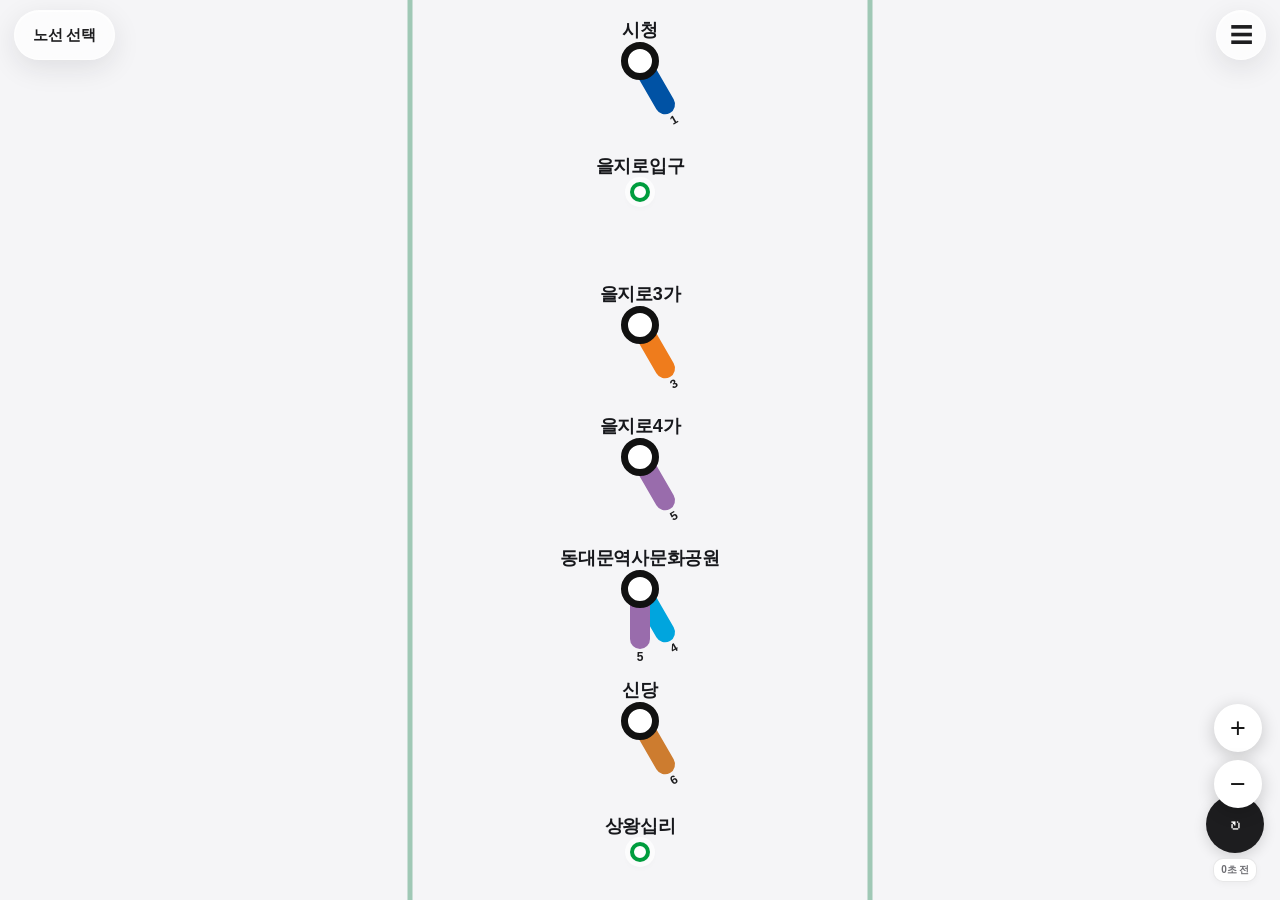
==== commit 38238336: "Update index.html" ====
--- a/index.html
+++ b/index.html
@@ -1,114 +1,3424 @@
 <!DOCTYPE html>
 <html lang="ko">
 <head>
-  <meta charset="UTF-8">
-  <meta name="viewport" content="width=device-width, initial-scale=1.0, maximum-scale=1.0, user-scalable=no">
-  <title>Seoul Subway Radar</title>
-  <link rel="stylesheet" href="style.css">
+<meta charset="UTF-8">
+<meta name="viewport"
+      content="width=device-width, initial-scale=1.0, maximum-scale=1.0, user-scalable=no">
+
+<title>Subway | 실시간 열차</title>
+
+<style>
+:root {
+  --bg: #0f172a;
+  --panel: #111827;
+  --text: #111827;
+  --muted: #64748b;
+  --border: #e2e8f0;
+  --line-color: #009D3E;
+  --train-up: #ef4444;
+  --train-down: #3b82f6;
+  --accent: #0071e3;
+  --v-spacing: 110px;
+  --h-spacing: 120px;
+}
+
+* {
+  box-sizing: border-box;
+}
+
+html,
+body {
+  width: 100%;
+  height: 100%;
+  margin: 0;
+  font-family: -apple-system, BlinkMacSystemFont, "Segoe UI",
+               Roboto, sans-serif;
+}
+
+body {
+  overflow: hidden;
+  background: var(--bg);
+  color: var(--text);
+}
+
+button,
+input,
+select {
+  font: inherit;
+}
+
+button {
+  -webkit-tap-highlight-color: transparent;
+}
+
+.app-container {
+  height: 100dvh;
+  display: flex;
+  flex-direction: column;
+  position: relative;
+  overflow: hidden;
+}
+
+/* ========================================
+   상단 노선 선택 바
+======================================== */
+
+.line-selector {
+  flex-shrink: 0;
+  display: flex;
+  align-items: center;
+  gap: 8px;
+  padding: 8px 10px;
+  overflow-x: auto;
+  overflow-y: hidden;
+  background: var(--bg);
+  border-bottom: 1px solid #263449;
+  scrollbar-width: none;
+  -webkit-overflow-scrolling: touch;
+  z-index: 20;
+}
+
+.line-selector::-webkit-scrollbar {
+  display: none;
+}
+
+.line-button {
+  flex: 0 0 auto;
+  height: 30px;
+  min-width: 20px;
+  padding: 0 12px;
+  border: 1px solid #334155;
+  border-radius: 20px;
+  background: #1e293b;
+  color: #cbd5e1;
+  font-size: 12px;
+  font-weight: 700;
+  white-space: nowrap;
+  cursor: pointer;
+  transition: background .2s, color .2s, border-color .2s;
+}
+
+.line-button.active {
+  background: var(--line-color);
+  color: white;
+  border-color: var(--line-color);
+}
+
+/* ========================================
+   메인 세로 지도
+======================================== */
+
+.main-content {
+  flex: 1;
+  min-height: 0;
+  overflow-y: auto;
+  overflow-x: hidden;
+  position: relative;
+  padding: 10px 0 100px;
+  background: var(--bg);
+  scrollbar-width: thin;
+}
+
+.map-instruction {
+  margin-bottom: 25px;
+  padding: 0 12px;
+  text-align: center;
+  color: #94a3b8;
+  font-size: 12px;
+}
+
+.vertical-map-container {
+  position: relative;
+  width: min(320px, 96vw);
+  margin: 0 auto;
+}
+
+.v-track-line {
+  position: absolute;
+  top: 0;
+  bottom: 0;
+  width: 4px;
+  background: #334155;
+  border-radius: 2px;
+}
+
+.v-up-line {
+  left: 28px;
+}
+
+.v-down-line {
+  right: 28px;
+}
+
+.v-station-nodes {
+  position: absolute;
+  top: 0;
+  left: 0;
+  width: 100%;
+}
+
+.v-station-node {
+  position: absolute;
+  left: 50%;
+  width: 14px;
+  height: 14px;
+  background: #1e293b;
+  border: 3px solid var(--line-color);
+  border-radius: 50%;
+  cursor: pointer;
+  transform: translateX(-50%);
+  z-index: 5;
+}
+
+.v-station-node:hover {
+  background: white;
+  transform: translateX(-50%) scale(1.3);
+}
+
+.v-station-name {
+  position: absolute;
+  left: 50%;
+  top: -20px;
+  transform: translateX(-50%);
+  color: #f8fafc;
+  font-size: 13px;
+  font-weight: 700;
+  white-space: nowrap;
+  text-shadow: 0 1px 3px #000;
+}
+
+.v-trains-container {
+  position: absolute;
+  inset: 0;
+  width: 100%;
+  height: 100%;
+  pointer-events: none;
+  z-index: 6;
+}
+
+.v-train {
+  position: absolute;
+  width: 44px;
+  padding: 4px 0;
+  border-radius: 6px;
+  color: white;
+  font-size: 11px;
+  font-weight: bold;
+  display: flex;
+  flex-direction: column;
+  align-items: center;
+  justify-content: center;
+  transform: translateX(-50%);
+  box-shadow: 0 0 8px #0008;
+  transition: top 1s cubic-bezier(.25, 1, .5, 1);
+}
+
+.v-train.up {
+  left: 28px;
+  background: var(--train-up);
+}
+
+.v-train.down {
+  left: calc(100% - 28px);
+  background: var(--train-down);
+}
+
+.v-train-status {
+  margin-top: 2px;
+  font-size: 10px;
+  white-space: nowrap;
+}
+
+/* ========================================
+   오른쪽 하단 새로고침 버튼
+======================================== */
+
+.refresh-widget {
+  position: fixed;
+  right: 18px;
+  bottom: 20px;
+  z-index: 50;
+  display: flex;
+  flex-direction: column;
+  align-items: center;
+  gap: 5px;
+}
+
+.refresh-button {
+  width: 54px;
+  height: 54px;
+  border: none;
+  border-radius: 50%;
+  background: #ffffff;
+  color: #111827;
+  font-size: 24px;
+  box-shadow: 0 4px 18px #0004;
+  cursor: pointer;
+  display: flex;
+  align-items: center;
+  justify-content: center;
+  transition: transform .2s, opacity .2s;
+}
+
+.refresh-button:active {
+  transform: rotate(45deg) scale(.94);
+}
+
+.refresh-button.loading {
+  opacity: .7;
+  animation: spin 1s linear infinite;
+}
+
+.last-refresh {
+  padding: 4px 7px;
+  border-radius: 10px;
+  background: #ffffff;
+  color: #475569;
+  font-size: 10px;
+  font-weight: 600;
+  white-space: nowrap;
+  box-shadow: 0 2px 8px #0002;
+}
+
+@keyframes spin {
+  to {
+    transform: rotate(360deg);
+  }
+}
+
+/* ========================================
+   상세 팝업
+======================================== */
+
+.full-popup {
+  position: absolute;
+  inset: 0;
+  z-index: 100;
+  display: flex;
+  flex-direction: column;
+  background: #ffffff;
+}
+
+.full-popup.hidden {
+  display: none;
+}
+
+.popup-header {
+  display: flex;
+  justify-content: space-between;
+  align-items: center;
+  gap: 10px;
+  padding: 12px 16px;
+  background: white;
+  border-bottom: 1px solid var(--border);
+}
+
+.popup-stn-name {
+  margin-left: 6px;
+  font-size: 18px;
+  font-weight: 700;
+}
+
+.badge {
+  display: inline-block;
+  padding: 4px 8px;
+  border-radius: 6px;
+  background: var(--line-color);
+  color: white;
+  font-size: 12px;
+  font-weight: 700;
+}
+
+.close-btn {
+  flex-shrink: 0;
+  padding: 7px 12px;
+  border: none;
+  border-radius: 8px;
+  background: #e2e8f0;
+  font-weight: bold;
+  cursor: pointer;
+}
+
+/* ========================================
+   팝업 가로 지도
+======================================== */
+
+.h-map-area {
+  height: 140px;
+  flex-shrink: 0;
+  position: relative;
+  overflow: hidden;
+  background: var(--bg);
+  border-bottom: 2px solid var(--line-color);
+}
+
+.h-track-scroll-container {
+  height: 100%;
+  overflow-x: auto;
+  overflow-y: hidden;
+  display: flex;
+  align-items: center;
+  padding: 0 40px;
+  scrollbar-width: none;
+  -webkit-overflow-scrolling: touch;
+}
+
+.h-track-scroll-container::-webkit-scrollbar {
+  display: none;
+}
+
+.h-track-wrapper {
+  height: 100%;
+  position: relative;
+  flex-shrink: 0;
+}
+
+.h-track-line {
+  position: absolute;
+  left: 0;
+  right: 0;
+  height: 3px;
+  background: #334155;
+  border-radius: 2px;
+}
+
+.h-track-line.h-up-line {
+  top: 40px;
+}
+
+.h-track-line.h-down-line {
+  top: 100px;
+}
+
+.h-station-nodes {
+  position: absolute;
+  inset: 0 auto 0 0;
+  height: 100%;
+  z-index: 2;
+}
+
+.h-station-node {
+  position: absolute;
+  top: 63px;
+  width: 14px;
+  height: 14px;
+  background: #1e293b;
+  border: 2px solid var(--line-color);
+  border-radius: 50%;
+  transform: translateX(-50%);
+}
+
+.h-station-name {
+  position: absolute;
+  top: -24px;
+  left: 50%;
+  transform: translateX(-50%);
+  color: #cbd5e1;
+  font-size: 11px;
+  font-weight: 700;
+  white-space: nowrap;
+}
+
+.h-trains-container {
+  position: absolute;
+  inset: 0;
+  height: 100%;
+  pointer-events: none;
+  z-index: 3;
+}
+
+.h-train {
+  position: absolute;
+  width: 44px;
+  padding: 4px 0;
+  border-radius: 6px;
+  color: white;
+  font-size: 10px;
+  font-weight: bold;
+  display: flex;
+  flex-direction: column;
+  align-items: center;
+  transform: translateX(-50%);
+  box-shadow: 0 0 8px #0008;
+  transition: left 1s cubic-bezier(.25, 1, .5, 1);
+}
+
+.h-train.up {
+  top: 20px;
+  background: var(--train-up);
+}
+
+.h-train.down {
+  top: 80px;
+  background: var(--train-down);
+}
+
+.h-train-status {
+  margin-top: 2px;
+  font-size: 9px;
+  white-space: nowrap;
+}
+
+/* ========================================
+   팝업 데이터 영역
+======================================== */
+
+.popup-body {
+  flex: 1;
+  min-height: 0;
+  padding: 14px;
+  overflow-y: auto;
+  background: #f8f9fa;
+  overscroll-behavior: contain;
+}
+
+.info-section {
+  margin-bottom: 16px;
+  padding: 14px;
+  background: white;
+  border: 1px solid var(--border);
+  border-radius: 12px;
+  box-shadow: 0 2px 8px #00000008;
+}
+
+.info-section h3 {
+  margin: 0 0 12px;
+  font-size: 14px;
+}
+
+.arrival-split {
+  display: flex;
+  align-items: flex-start;
+  gap: 10px;
+}
+
+.arr-col {
+  flex: 1;
+  min-width: 0;
+  padding: 8px;
+  background: #f8fafc;
+  border: 1px solid var(--border);
+  border-radius: 8px;
+}
+
+.arr-col h4 {
+  margin: 0 0 10px;
+  color: var(--muted);
+  font-size: 12px;
+  text-align: center;
+}
+
+.arr-item,
+.tt-item {
+  margin-bottom: 6px;
+  padding: 8px;
+  background: white;
+  border: 1px solid var(--border);
+  border-left: 4px solid #ccc;
+  border-radius: 6px;
+  font-size: 12px;
+  overflow-wrap: anywhere;
+}
+
+.arr-item.up,
+.tt-item.up {
+  border-left-color: var(--train-up);
+}
+
+.arr-item.down,
+.tt-item.down {
+  border-left-color: var(--train-down);
+}
+
+.arr-top-row {
+  display: flex;
+  justify-content: space-between;
+  align-items: center;
+  gap: 4px;
+  margin-bottom: 4px;
+}
+
+.arr-time {
+  color: #dc2626;
+  font-size: 12px;
+  font-weight: 700;
+}
+
+.arr-desc {
+  color: var(--muted);
+  font-size: 11px;
+  line-height: 1.5;
+  overflow-wrap: anywhere;
+}
+
+.exp-badge {
+  flex-shrink: 0;
+  padding: 2px 4px;
+  border-radius: 4px;
+  background: #64748b;
+  color: white;
+  font-size: 9px;
+  font-weight: bold;
+}
+
+.exp-express {
+  background: #eab308;
+  color: #111;
+}
+
+.exp-special {
+  background: #ef4444;
+  color: white;
+}
+
+.loading-text {
+  margin-bottom: 10px;
+  color: var(--muted);
+  font-size: 12px;
+  font-style: italic;
+}
+
+.loading-text.hidden {
+  display: none;
+}
+
+.stat-grid {
+  display: grid;
+  grid-template-columns: 1fr 1fr;
+  gap: 10px;
+}
+
+.stat-box {
+  padding: 12px;
+  background: #f8fafc;
+  border: 1px solid var(--border);
+  border-radius: 8px;
+}
+
+.stat-title {
+  margin-bottom: 4px;
+  color: var(--muted);
+  font-size: 11px;
+}
+
+.stat-value {
+  font-size: 16px;
+  font-weight: 700;
+  overflow-wrap: anywhere;
+}
+
+.tt-list {
+  max-height: 250px;
+  overflow-y: auto;
+}
+
+
+.line-button { border-color:#334155; background:#1e293b; color:#cbd5e1; }
+.main-content { background:var(--bg); }
+.train-detail-card { position:fixed;left:10px;right:10px;bottom:10px;z-index:80;padding:12px;border:1px solid #334155;border-radius:18px;background:rgba(15,23,42,.97);color:#f8fafc;box-shadow:0 16px 45px #0008;backdrop-filter:blur(16px); }
+.train-detail-card.hidden { display:none; }
+.train-card-top { display:flex;align-items:center;gap:10px; }
+.train-line-circle { width:30px;height:30px;flex:0 0 30px;display:grid;place-items:center;border-radius:50%;background:var(--line-color);color:white;font-weight:800; }
+.train-card-heading { flex:1;min-width:0; }
+.train-card-title { font-size:13px;font-weight:700; }
+.train-card-title strong { font-size:15px; }
+.train-status-pill { display:inline-block;margin-left:4px;padding:3px 7px;border-radius:8px;background:#7f1d1d;color:#fecaca;font-size:9px; }
+.train-card-sub { margin-top:4px;color:#cbd5e1;font-size:11px;white-space:nowrap;overflow:hidden;text-overflow:ellipsis; }
+.train-card-refresh { width:34px;height:34px;border:1px solid #334155;border-radius:50%;background:#1e293b;color:#e2e8f0;font-size:18px; }
+.train-card-progress-label { display:flex;justify-content:space-between;margin-top:12px;margin-bottom:6px;font-size:10px;color:#cbd5e1; }
+.train-card-progress-label strong { color:#fbbf24; }
+.train-progress { height:7px;overflow:hidden;border-radius:4px;background:repeating-linear-gradient(90deg,#fbbf24 0 18px,#334155 18px 21px); }
+.train-progress span { display:block;height:100%;width:0;border-radius:4px;background:linear-gradient(90deg,#f59e0b,#34d399);transition:width .25s; }
+.train-progress-scale { display:flex;justify-content:space-between;margin-top:5px;color:#94a3b8;font-size:9px; }
+.train-card-actions { display:flex;gap:8px;margin-top:12px; }
+.train-card-actions button { flex:1;min-width:0;border:0;border-radius:10px;padding:10px 6px;background:#1e293b;color:#e2e8f0;font-size:11px;font-weight:700; }
+.train-card-actions button:last-child { background:#10b981;color:#052e25; }
+.v-train { pointer-events:auto;cursor:pointer;z-index:8; }
+@media (min-width:700px) { .train-detail-card { left:auto;right:22px;bottom:22px;width:360px; } }
+
+@media (max-width: 360px) {
+  .line-selector {
+    padding: 10px;
+    gap: 6px;
+  }
+
+  .line-button {
+    padding: 0 10px;
+    font-size: 11px;
+  }
+
+  .popup-body {
+    padding: 8px;
+  }
+
+  .info-section {
+    padding: 10px;
+  }
+
+  .arrival-split {
+    gap: 6px;
+  }
+
+  .arr-col {
+    padding: 5px;
+  }
+}
+
+
+/* ========================================
+   성빈 스타일 리메이크: 미니멀 라이트 UI
+   흰색·차콜·노선 고유색만 사용하고 장식은 최소화
+======================================== */
+:root {
+  --bg: #f5f5f7;
+  --panel: #ffffff;
+  --text: #171717;
+  --muted: #737780;
+  --border: #e5e5e8;
+  --line-color: #009D3E;
+  --train-up: #e34f4f;
+  --train-down: #3478f6;
+  --accent: #171717;
+  --v-spacing: 96px;
+  --h-spacing: 116px;
+}
+
+html, body { background: var(--bg); color: var(--text); }
+body { font-family: -apple-system, BlinkMacSystemFont, "SF Pro Text", "Helvetica Neue", Arial, sans-serif; }
+.app-container { background: var(--bg); }
+
+.line-selector {
+  gap: 7px;
+  padding: 12px 14px 10px;
+  background: var(--bg);
+  border-bottom: 1px solid #e8e8eb;
+  box-shadow: none;
+}
+.line-button {
+  height: 32px;
+  min-width: 42px;
+  padding: 0 13px;
+  border: 1px solid #e3e3e7;
+  border-radius: 999px;
+  background: transparent;
+  color: #62656d;
+  font-size: 12px;
+  font-weight: 650;
+  letter-spacing: -.2px;
+  transition: background .16s ease, color .16s ease, border-color .16s ease, transform .16s ease;
+}
+.line-button:active { transform: scale(.96); }
+.line-button.active {
+  color: #fff !important;
+  border-color: var(--line-color) !important;
+  background: var(--line-color) !important;
+  box-shadow: none;
+}
+
+.main-content {
+  padding: 14px 0 110px;
+  background: var(--bg);
+  scrollbar-width: none;
+  overscroll-behavior-y: contain;
+}
+.main-content::-webkit-scrollbar { display: none; }
+.map-instruction {
+  margin: 0 0 24px;
+  padding: 0 18px;
+  color: #8a8d94;
+  font-size: 11px;
+  font-weight: 500;
+  letter-spacing: -.1px;
+}
+.vertical-map-container { width: 250px; }
+.v-track-line {
+  width: 3px;
+  background: #d6d8dd;
+  border-radius: 10px;
+}
+.v-up-line { left: 26px; }
+.v-down-line { right: 26px; }
+.v-station-node {
+  width: 13px;
+  height: 13px;
+  background: #fff;
+  border: 3px solid var(--line-color);
+  box-shadow: 0 0 0 3px var(--bg);
+}
+.v-station-node:hover { background: var(--line-color); }
+.v-station-name {
+  top: -19px;
+  color: #292b30;
+  font-size: 12px;
+  font-weight: 650;
+  text-shadow: none;
+  letter-spacing: -.25px;
+}
+.v-train {
+  width: 48px;
+  padding: 6px 3px 5px;
+  border: 2px solid #fff;
+  border-radius: 10px;
+  box-shadow: 0 2px 8px #11111118;
+  font-size: 10px;
+  line-height: 1.1;
+  transition: top .8s cubic-bezier(.2,.7,.2,1), transform .16s ease;
+}
+.v-train:active { transform: translateX(-50%) scale(.94); }
+.v-train.up { left: 28px; background: var(--train-up); }
+.v-train.down { left: 222px; background: var(--train-down); }
+.v-train-status { font-size: 9px; font-weight: 600; opacity: .95; }
+
+.refresh-widget { right: 16px; bottom: 18px; gap: 5px; }
+.refresh-button {
+  width: 46px;
+  height: 46px;
+  background: #171717;
+  color: #fff;
+  border: 1px solid #171717;
+  box-shadow: 0 5px 16px #11111120;
+  font-size: 22px;
+}
+.last-refresh {
+  background: #fff;
+  color: #777a82;
+  border: 1px solid #ececf0;
+  box-shadow: 0 2px 7px #11111108;
+}
+
+/* 열차 선택 카드: 앱 위에 얹힌 작은 상태 패널 */
+.train-detail-card {
+  left: 12px;
+  right: 12px;
+  bottom: 12px;
+  padding: 15px 15px 13px;
+  border: 1px solid #e6e6e9;
+  border-radius: 20px;
+  background: rgba(255,255,255,.97);
+  color: #171717;
+  box-shadow: 0 12px 40px #17171718;
+  backdrop-filter: blur(20px);
+}
+.train-card-top { gap: 11px; }
+.train-line-circle {
+  width: 34px;
+  height: 34px;
+  flex-basis: 34px;
+  border-radius: 12px;
+  font-size: 14px;
+  box-shadow: none;
+}
+.train-card-title { color: #737780; font-size: 11px; font-weight: 600; }
+.train-card-title strong { color: #171717; font-size: 16px; letter-spacing: -.35px; }
+.train-status-pill {
+  margin-left: 5px;
+  padding: 4px 7px;
+  border-radius: 999px;
+  background: #fbe9e9;
+  color: #c63838;
+  font-size: 9px;
+  font-weight: 700;
+}
+.train-card-sub { margin-top: 4px; color: #777a82; font-size: 11px; }
+.train-card-refresh {
+  width: 32px;
+  height: 32px;
+  border: 1px solid #e8e8eb;
+  border-radius: 50%;
+  background: #f7f7f8;
+  color: #25262a;
+  font-size: 17px;
+}
+.train-card-progress-label { margin-top: 15px; margin-bottom: 7px; color: #777a82; font-size: 10px; }
+.train-card-progress-label strong { color: #171717; font-size: 11px; }
+.train-progress { height: 6px; border-radius: 99px; background: #e9eaed; }
+.train-progress span { border-radius: 99px; background: var(--line-color); }
+.train-progress-scale { margin-top: 6px; color: #858891; font-size: 9px; }
+.train-card-actions { gap: 8px; margin-top: 13px; }
+.train-card-actions button {
+  min-height: 38px;
+  padding: 10px 8px;
+  border: 1px solid #e7e7ea;
+  border-radius: 11px;
+  background: #f5f5f7;
+  color: #24252a;
+  font-size: 11px;
+  font-weight: 650;
+  transition: transform .15s ease, background .15s ease;
+}
+.train-card-actions button:active { transform: scale(.98); }
+.train-card-actions button:last-child { background: #171717; border-color: #171717; color: #fff; }
+
+/* 역 상세 화면 */
+.full-popup { background: #f5f5f7; }
+.popup-header {
+  padding: 16px 17px;
+  background: rgba(255,255,255,.96);
+  border-bottom: 1px solid #e8e8eb;
+}
+.popup-stn-name { margin-left: 8px; color: #171717; font-size: 18px; letter-spacing: -.5px; }
+.badge { padding: 5px 9px; border-radius: 8px; font-size: 11px; }
+.close-btn {
+  padding: 8px 11px;
+  border: 1px solid #e7e7ea;
+  border-radius: 10px;
+  background: #f5f5f7;
+  color: #27282c;
+  font-size: 12px;
+}
+.h-map-area { height: 132px; background: #f0f1f3; border-bottom: 1px solid #e3e4e8; }
+.h-track-line { height: 3px; background: #d0d3d8; }
+.h-station-node { background: #fff; box-shadow: 0 0 0 3px #f0f1f3; }
+.h-station-name { color: #666a73; font-size: 10px; }
+.h-train { border: 1px solid #fff; border-radius: 8px; box-shadow: 0 2px 8px #11111118; }
+.popup-body { padding: 14px; background: #f5f5f7; }
+.info-section {
+  margin-bottom: 12px;
+  padding: 16px;
+  background: #fff;
+  border: 1px solid #e9e9ed;
+  border-radius: 16px;
+  box-shadow: none;
+}
+.info-section h3 { margin-bottom: 13px; color: #202126; font-size: 13px; font-weight: 750; letter-spacing: -.25px; }
+.arr-col { padding: 9px; background: #f7f7f9; border: 1px solid #ededf0; border-radius: 11px; }
+.arr-col h4 { color: #777a82; font-size: 11px; font-weight: 650; }
+.arr-item, .tt-item {
+  padding: 9px;
+  background: #fff;
+  border: 1px solid #ededf0;
+  border-left: 3px solid #d0d2d7;
+  border-radius: 9px;
+  font-size: 11px;
+}
+.arr-item.up, .tt-item.up { border-left-color: var(--train-up); }
+.arr-item.down, .tt-item.down { border-left-color: var(--train-down); }
+.arr-time { color: #202126; font-weight: 750; }
+.arr-desc { color: #777a82; }
+.exp-badge { border-radius: 5px; }
+.stat-box { padding: 13px; background: #f7f7f9; border: 1px solid #ededf0; border-radius: 11px; }
+.stat-title { color: #777a82; }
+.stat-value { color: #171717; font-size: 17px; letter-spacing: -.4px; }
+.loading-text { color: #858891; }
+#ttDateType { color: #555963 !important; }
+
+@media (min-width: 700px) {
+  .train-detail-card { right: 22px; bottom: 22px; width: 370px; }
+  .vertical-map-container { width: 280px; }
+  .v-down-line { right: 26px; }
+  .v-train.down { left: 252px; }
+}
+@media (max-width: 360px) {
+  .line-selector { padding: 10px 10px 9px; }
+  .line-button { padding: 0 11px; }
+  .popup-body { padding: 9px; }
+  .info-section { padding: 11px; }
+  .arrival-split { gap: 6px; }
+  .arr-col { padding: 6px; }
+  .train-detail-card { left: 8px; right: 8px; bottom: 8px; padding: 12px; }
+}
+
+
+
+/* Apple-inspired refinement: typography, spacing, and surfaces only */
+:root {
+  --bg: #f5f5f7;
+  --panel: #ffffff;
+  --text: #1d1d1f;
+  --muted: #86868b;
+  --border: #e5e5ea;
+  --accent: #0071e3;
+}
+html, body { background: #f5f5f7; color: #1d1d1f; }
+body { font-family: -apple-system, BlinkMacSystemFont, "SF Pro Display", "SF Pro Text", "Helvetica Neue", sans-serif; letter-spacing: -.15px; }
+.app-container { background: #f5f5f7; }
+.line-selector {
+  padding: 13px 16px 12px;
+  gap: 8px;
+  background: rgba(245,245,247,.94);
+  border-bottom: 1px solid rgba(60,60,67,.12);
+  backdrop-filter: saturate(180%) blur(18px);
+}
+.line-button {
+  height: 31px;
+  min-width: 40px;
+  padding: 0 12px;
+  border: 1px solid transparent;
+  border-radius: 999px;
+  background: #e8e8ed;
+  color: #3a3a3c;
+  font-size: 12px;
+  font-weight: 600;
+  letter-spacing: -.1px;
+  transition: background .16s ease, color .16s ease, transform .16s ease;
+}
+.line-button.active { box-shadow: none; color: #fff !important; }
+.main-content {
+  padding: 16px 0 120px;
+  background: #f5f5f7;
+  overscroll-behavior-y: contain;
+}
+.map-instruction {
+  margin: 0 0 25px;
+  color: #86868b;
+  font-size: 11px;
+  font-weight: 500;
+  letter-spacing: -.05px;
+}
+.v-track-line { background: #d1d1d6; width: 3px; }
+.v-station-node {
+  background: #fff;
+  box-shadow: 0 0 0 4px #f5f5f7;
+  border-width: 3px;
+}
+.v-station-name {
+  color: #1d1d1f;
+  font-size: 12px;
+  font-weight: 600;
+  letter-spacing: -.25px;
+  text-shadow: none;
+}
+.v-train {
+  border: 2px solid #f5f5f7;
+  border-radius: 9px;
+  box-shadow: 0 2px 6px rgba(0,0,0,.12);
+  font-size: 10px;
+  font-weight: 700;
+}
+.refresh-widget { right: 16px; bottom: 18px; }
+.refresh-button {
+  width: 44px; height: 44px;
+  background: #1d1d1f;
+  border: 0;
+  color: #fff;
+  box-shadow: 0 4px 14px rgba(0,0,0,.16);
+}
+.last-refresh {
+  background: rgba(255,255,255,.94);
+  border: 1px solid rgba(60,60,67,.12);
+  color: #6e6e73;
+  box-shadow: 0 2px 7px rgba(0,0,0,.04);
+}
+.train-detail-card {
+  left: 12px; right: 12px; bottom: 12px;
+  padding: 15px 15px 13px;
+  border: 1px solid rgba(60,60,67,.13);
+  border-radius: 20px;
+  background: rgba(255,255,255,.94);
+  color: #1d1d1f;
+  box-shadow: 0 8px 32px rgba(0,0,0,.13);
+  backdrop-filter: saturate(180%) blur(24px);
+}
+.train-line-circle { border-radius: 11px; box-shadow: none; }
+.train-card-title { color: #6e6e73; font-size: 11px; font-weight: 500; }
+.train-card-title strong { color: #1d1d1f; font-size: 16px; font-weight: 700; letter-spacing: -.45px; }
+.train-status-pill { border-radius: 999px; background: #fce8e6; color: #b42318; padding: 4px 7px; }
+.train-card-sub { color: #6e6e73; font-size: 11px; }
+.train-card-refresh { background: #f5f5f7; border-color: #e5e5ea; color: #1d1d1f; }
+.train-card-progress-label { color: #6e6e73; }
+.train-card-progress-label strong { color: #1d1d1f; }
+.train-progress { background: #e5e5ea; }
+.train-progress span { background: var(--line-color); }
+.train-progress-scale { color: #86868b; }
+.train-card-actions button {
+  min-height: 38px;
+  border: 1px solid #e5e5ea;
+  border-radius: 11px;
+  background: #f5f5f7;
+  color: #1d1d1f;
+  font-size: 11px;
+  font-weight: 600;
+}
+.train-card-actions button:last-child { background: #1d1d1f; border-color: #1d1d1f; color: #fff; }
+.full-popup { background: #f5f5f7; }
+.popup-header {
+  padding: 15px 16px;
+  background: rgba(255,255,255,.94);
+  border-bottom: 1px solid rgba(60,60,67,.12);
+  backdrop-filter: saturate(180%) blur(18px);
+}
+.popup-stn-name { color: #1d1d1f; font-size: 18px; font-weight: 700; letter-spacing: -.45px; }
+.badge { border-radius: 8px; font-size: 11px; font-weight: 700; }
+.close-btn { background: #f5f5f7; border: 1px solid #e5e5ea; border-radius: 10px; color: #1d1d1f; font-size: 12px; }
+.h-map-area { background: #f5f5f7; border-bottom: 1px solid #e5e5ea; }
+.h-track-line { background: #d1d1d6; }
+.h-station-node { background: #fff; box-shadow: 0 0 0 3px #f5f5f7; }
+.h-station-name { color: #6e6e73; }
+.h-train { border: 1px solid #fff; border-radius: 8px; box-shadow: 0 2px 6px rgba(0,0,0,.12); }
+.popup-body { background: #f5f5f7; padding: 14px; }
+.info-section {
+  margin-bottom: 12px;
+  padding: 15px;
+  background: #fff;
+  border: 1px solid rgba(60,60,67,.10);
+  border-radius: 16px;
+  box-shadow: 0 1px 2px rgba(0,0,0,.02);
+}
+.info-section h3 { color: #1d1d1f; font-size: 13px; font-weight: 700; letter-spacing: -.2px; }
+.arr-col { background: #f5f5f7; border: 1px solid #e5e5ea; border-radius: 11px; }
+.arr-col h4 { color: #6e6e73; font-weight: 600; }
+.arr-item, .tt-item { background: #fff; border: 1px solid #e5e5ea; border-left-width: 3px; border-radius: 9px; }
+.arr-time { color: #1d1d1f; }
+.arr-desc, .stat-title { color: #6e6e73; }
+.stat-box { background: #f5f5f7; border: 1px solid #e5e5ea; border-radius: 11px; }
+.stat-value { color: #1d1d1f; }
+.loading-text { color: #86868b; }
+@media (min-width: 700px) {
+  .train-detail-card { right: 22px; bottom: 22px; width: 370px; }
+}
+@media (max-width: 360px) {
+  .line-selector { padding: 10px 10px 9px; }
+  .popup-body { padding: 9px; }
+  .info-section { padding: 11px; }
+  .train-detail-card { left: 8px; right: 8px; bottom: 8px; padding: 12px; }
+}
+
+/* Final visual pass: restrained Apple-like system UI. Functionality intentionally unchanged. */
+:root {
+  --bg: #f5f5f7;
+  --panel: #ffffff;
+  --text: #1d1d1f;
+  --muted: #6e6e73;
+  --border: #e5e5ea;
+  --accent: #0071e3;
+}
+html, body { background: var(--bg); color: var(--text); }
+body { font-family: -apple-system, BlinkMacSystemFont, "SF Pro Text", "Helvetica Neue", Arial, sans-serif; -webkit-font-smoothing: antialiased; }
+.app-container { background: var(--bg); }
+.line-selector {
+  gap: 7px; padding: 11px 14px 10px;
+  background: rgba(245,245,247,.96);
+  border-bottom: 1px solid rgba(60,60,67,.12);
+  box-shadow: none; backdrop-filter: saturate(180%) blur(18px);
+}
+.line-button {
+  height: 32px; padding: 0 13px; min-width: 40px;
+  border: 1px solid #e5e5ea; border-radius: 999px;
+  background: #fff; color: #48484a; font-size: 12px; font-weight: 600;
+  letter-spacing: -.15px; transition: background .16s ease, color .16s ease, transform .16s ease;
+}
+.line-button:active { transform: scale(.97); }
+.line-button.active { color: #fff !important; border-color: var(--line-color) !important; background: var(--line-color) !important; box-shadow: none; }
+.main-content { padding: 13px 0 110px; background: var(--bg); scrollbar-width: none; overscroll-behavior-y: contain; }
+.main-content::-webkit-scrollbar { display:none; }
+.map-instruction { margin: 0 0 24px; padding: 0 18px; color: #86868b; font-size: 11px; font-weight: 500; letter-spacing: -.05px; }
+.vertical-map-container { width: 250px; }
+.v-track-line { width: 3px; background: #d1d1d6; border-radius: 10px; }
+.v-up-line { left: 26px; }
+.v-down-line { right: 26px; }
+.v-station-node { width: 13px; height: 13px; background: #fff; border: 3px solid var(--line-color); box-shadow: 0 0 0 4px var(--bg); }
+.v-station-node:hover { background: var(--line-color); }
+.v-station-name { top: -19px; color: #1d1d1f; font-size: 12px; font-weight: 600; letter-spacing: -.2px; text-shadow: none; }
+.v-train { width: 48px; padding: 6px 3px 5px; border: 2px solid var(--bg); border-radius: 9px; box-shadow: 0 2px 6px rgba(0,0,0,.12); font-size: 10px; font-weight: 700; }
+.v-train.up { left: 28px; }
+.v-train.down { left: 222px; }
+.v-train-status { font-size: 9px; }
+.refresh-widget { right: 16px; bottom: 18px; }
+.refresh-button { width: 44px; height: 44px; background: #1d1d1f; color: #fff; border: 0; box-shadow: 0 4px 14px rgba(0,0,0,.14); }
+.last-refresh { background: rgba(255,255,255,.96); color: #6e6e73; border: 1px solid rgba(60,60,67,.12); box-shadow: 0 2px 7px rgba(0,0,0,.04); }
+.train-detail-card { left: 12px; right: 12px; bottom: 12px; padding: 15px 15px 13px; border: 1px solid rgba(60,60,67,.13); border-radius: 20px; background: rgba(255,255,255,.97); color: #1d1d1f; box-shadow: 0 8px 28px rgba(0,0,0,.12); backdrop-filter: saturate(180%) blur(22px); }
+.train-line-circle { border-radius: 11px; box-shadow: none; }
+.train-card-title { color: #6e6e73; font-size: 11px; font-weight: 500; }
+.train-card-title strong { color: #1d1d1f; font-size: 16px; font-weight: 700; letter-spacing: -.4px; }
+.train-status-pill { border-radius: 999px; background: #fce8e6; color: #b42318; padding: 4px 7px; }
+.train-card-sub, .train-card-progress-label, .train-progress-scale { color: #6e6e73; }
+.train-card-progress-label strong { color: #1d1d1f; }
+.train-card-refresh { background: #f5f5f7; border-color: #e5e5ea; color: #1d1d1f; }
+.train-progress { background: #e5e5ea; }
+.train-progress span { background: var(--line-color); }
+.train-card-actions button { min-height: 39px; border: 1px solid #e5e5ea; border-radius: 11px; background: #f5f5f7; color: #1d1d1f; font-size: 11px; font-weight: 600; }
+.train-card-actions button:last-child { background: #1d1d1f; border-color: #1d1d1f; color: #fff; }
+.full-popup { background: #f5f5f7; }
+.popup-header { padding: 15px 16px; background: rgba(255,255,255,.97); border-bottom: 1px solid rgba(60,60,67,.12); }
+.popup-stn-name { color: #1d1d1f; font-size: 18px; font-weight: 700; letter-spacing: -.4px; }
+.badge { border-radius: 8px; font-size: 11px; font-weight: 700; }
+.close-btn { padding: 8px 11px; background: #f5f5f7; border: 1px solid #e5e5ea; border-radius: 10px; color: #1d1d1f; font-size: 12px; }
+.h-map-area { height: 132px; background: #f5f5f7; border-bottom: 1px solid #e5e5ea; }
+.h-track-line { background: #d1d1d6; }
+.h-station-node { background: #fff; box-shadow: 0 0 0 3px #f5f5f7; }
+.h-station-name { color: #6e6e73; }
+.h-train { border: 1px solid #fff; border-radius: 8px; box-shadow: 0 2px 6px rgba(0,0,0,.12); }
+.popup-body { padding: 14px; background: #f5f5f7; }
+.info-section { margin-bottom: 12px; padding: 15px; background: #fff; border: 1px solid rgba(60,60,67,.10); border-radius: 15px; box-shadow: none; }
+.info-section h3 { margin-bottom: 12px; color: #1d1d1f; font-size: 13px; font-weight: 700; letter-spacing: -.15px; }
+.arr-col { padding: 9px; background: #f5f5f7; border: 1px solid #e5e5ea; border-radius: 10px; }
+.arr-col h4 { color: #6e6e73; font-size: 11px; font-weight: 600; }
+.arr-item, .tt-item { padding: 9px; background: #fff; border: 1px solid #e5e5ea; border-left-width: 3px; border-radius: 8px; }
+.arr-time { color: #1d1d1f; }
+.arr-desc, .stat-title { color: #6e6e73; }
+.stat-box { padding: 13px; background: #f5f5f7; border: 1px solid #e5e5ea; border-radius: 10px; }
+.stat-value { color: #1d1d1f; }
+.loading-text { color: #86868b; }
+/* Final layout refinement: station labels larger, selector floats over the map */
+.line-selector {
+  position: absolute;
+  top: 0;
+  left: 0;
+  right: 0;
+  z-index: 30;
+  width: 100%;
+  box-sizing: border-box;
+  background: linear-gradient(to bottom, rgba(245,245,247,.98), rgba(245,245,247,.82));
+  border: 0 !important;
+  box-shadow: none !important;
+  backdrop-filter: saturate(180%) blur(12px);
+  -webkit-backdrop-filter: saturate(180%) blur(12px);
+}
+.main-content {
+  flex: 1 1 auto;
+  min-height: 0;
+  height: 100%;
+  padding-top: 58px;
+  box-sizing: border-box;
+  background: var(--bg);
+}
+.v-station-name {
+  top: -21px;
+  color: #1d1d1f;
+  font-size: 14px !important;
+  line-height: 1.2;
+  font-weight: 650;
+  letter-spacing: -.25px;
+  text-shadow: none;
+  white-space: nowrap;
+}
+@media (min-width:700px) {
+  .train-detail-card { right: 22px; bottom: 22px; width: 370px; }
+  .line-selector { padding-left: 20px; padding-right: 20px; }
+  .vertical-map-container { width: 280px; }
+  .v-train.down { left: 252px; }
+}
+@media (max-width:360px) {
+  .line-selector { padding: 10px; }
+  .main-content { padding-top: 54px; }
+  .v-station-name { font-size: 13px !important; }
+  .popup-body { padding: 9px; }
+  .info-section { padding: 11px; }
+  .arrival-split { gap: 6px; }
+  .arr-col { padding: 6px; }
+  .train-detail-card { left: 8px; right: 8px; bottom: 8px; padding: 12px; }
+}
+
+
+
+/* Final polish: edge-to-edge map, larger station names, seamless selector */
+.line-selector {
+  background: transparent !important;
+  border: 0 !important;
+  box-shadow: none !important;
+  backdrop-filter: none !important;
+  -webkit-backdrop-filter: none !important;
+  padding-top: 12px;
+  padding-bottom: 10px;
+}
+.line-button {
+  border-color: transparent !important;
+  box-shadow: none !important;
+}
+.line-button.active {
+  border-color: transparent !important;
+}
+.main-content {
+  width: 100%;
+  padding-top: 0 !important;
+  padding-bottom: 100px;
+  overflow-x: hidden;
+}
+.map-instruction { display: none !important; }
+.vertical-map-container {
+  width: 100%;
+  max-width: 620px;
+  margin: 0 auto;
+}
+.v-up-line { left: 14%; }
+.v-down-line { right: 14%; }
+.v-train.up {
+  left: 14%;
+  transform: translateX(-50%);
+}
+.v-train.down {
+  left: auto !important;
+  right: 14%;
+  transform: translateX(50%);
+}
+.v-station-name {
+  top: -22px;
+  font-size: 16px !important;
+  line-height: 1.25;
+  font-weight: 700;
+  letter-spacing: -.3px;
+  color: #202124;
+  text-shadow: none;
+}
+.v-station-node { z-index: 7; }
+.v-trains-container { overflow: visible; }
+@media (max-width: 420px) {
+  .v-up-line, .v-train.up { left: 12%; }
+  .v-down-line { right: 12%; }
+  .v-train.down { right: 12%; }
+  .v-station-name { font-size: 15px !important; }
+}
+
+
+
+/* v3: direction-neutral train styling and responsive station detail */
+.v-train,
+.h-train {
+  background: #ffffff !important;
+  color: #1d1d1f !important;
+  border: 1px solid #d9d9de !important;
+  box-shadow: 0 2px 7px rgba(0,0,0,.13) !important;
+}
+.v-train.up, .v-train.down,
+.h-train.up, .h-train.down {
+  background: #ffffff !important;
+  color: #1d1d1f !important;
+}
+.v-train.express, .h-train.express {
+  background: #e53935 !important;
+  color: #ffffff !important;
+  border-color: #e53935 !important;
+  box-shadow: 0 2px 9px rgba(229,57,53,.28) !important;
+}
+.v-train-status, .h-train-status { color: inherit !important; }
+
+/* Keep the station popup readable instead of stretching its content on wide screens. */
+.full-popup {
+  position: fixed !important;
+  inset: 0 !important;
+  width: 100vw;
+  height: 100dvh;
+  overflow: hidden;
+}
+.popup-header {
+  flex: 0 0 auto;
+  min-height: 64px;
+  padding: 14px clamp(14px, 3vw, 28px) !important;
+}
+.popup-stn-name {
+  display: inline-block;
+  max-width: min(65vw, 520px);
+  overflow: hidden;
+  text-overflow: ellipsis;
+  white-space: nowrap;
+  color: #1d1d1f !important;
+  font-size: clamp(20px, 2.2vw, 27px) !important;
+  line-height: 1.25;
+  letter-spacing: -.45px;
+}
+.h-map-area {
+  flex: 0 0 145px;
+  width: 100%;
+  max-width: 1120px;
+  margin: 0 auto;
+  overflow: hidden;
+  display: flex;
+  align-items: stretch;
+  justify-content: center;
+}
+#hTrackScroll {
+  width: 100%;
+  max-width: 100%;
+  margin-inline: auto;
+  overflow-x: auto;
+  overflow-y: hidden;
+  -webkit-overflow-scrolling: touch;
+  scrollbar-width: thin;
+}
+.h-station-name {
+  color: #4b4b50 !important;
+  font-size: 12px !important;
+  font-weight: 650;
+  line-height: 1.2;
+  white-space: nowrap;
+}
+.h-station-node { z-index: 4; }
+.popup-body {
+  width: 100%;
+  padding: 16px clamp(12px, 3vw, 28px) 24px !important;
+  overflow-y: auto;
+}
+.popup-body > * {
+  width: 100%;
+  max-width: 1120px;
+  margin-left: auto;
+  margin-right: auto;
+}
+.info-section { min-width: 0; }
+.arrival-split { align-items: stretch; }
+.arr-col { min-width: 0; }
+.arr-item, .tt-item { overflow-wrap: anywhere; }
+@media (min-width: 760px) {
+  .popup-header { padding-left: max(28px, calc((100vw - 1120px) / 2)) !important; padding-right: max(28px, calc((100vw - 1120px) / 2)) !important; }
+  .popup-body { display: block; }
+  .h-map-area { flex-basis: 155px; }
+}
+@media (max-width: 480px) {
+  .h-map-area { flex-basis: 132px; }
+  .h-station-name { font-size: 11px !important; }
+  .popup-stn-name { max-width: 58vw; }
+  .popup-body { padding: 10px 9px 18px !important; }
+  .info-section { padding: 12px !important; border-radius: 13px; }
+  .arr-col { padding: 6px !important; }
+  .arr-item, .tt-item { padding: 7px !important; font-size: 11px; }
+}
+
+
+/* === Refined controls and responsive station map === */
+.top-controls{position:sticky;top:10px;z-index:80;display:flex;align-items:center;justify-content:space-between;gap:12px;padding:0 16px;margin:10px auto 12px;width:min(100%,900px);pointer-events:none;}
+.top-controls button{pointer-events:auto;backdrop-filter:blur(18px);-webkit-backdrop-filter:blur(18px);border:1px solid rgba(60,60,67,.12);box-shadow:0 5px 18px rgba(0,0,0,.08);}
+.line-picker-trigger{display:flex;align-items:center;gap:12px;min-height:54px;padding:9px 17px;border-radius:17px;background:rgba(255,255,255,.78);color:#1d1d1f;text-align:left;transition:all .25s ease;}
+.line-picker-trigger .line-picker-kicker{font-size:11px;color:#86868b;font-weight:600;}
+.line-picker-trigger strong{font-size:18px;letter-spacing:-.4px;}
+.picker-chevron{font-size:19px;color:#86868b;transition:transform .2s ease;}
+.line-picker-trigger[aria-expanded="true"] .picker-chevron{transform:rotate(180deg);}
+.menu-trigger{width:54px;height:54px;display:grid;place-items:center;border-radius:50%;background:rgba(255,255,255,.78);color:#1d1d1f;font-size:22px;transition:width .25s ease,background .2s ease;}
+.menu-trigger.menu-open{width:98px;border-radius:28px;font-size:14px;font-weight:700;background:rgba(255,255,255,.94);}
+.more-label{white-space:nowrap;}
+.line-selector{position:relative;z-index:70;display:flex;flex-wrap:wrap;justify-content:center;gap:9px;padding:4px 16px 14px;margin:0 auto;max-width:1000px;opacity:1;transform:translateX(0);transition:opacity .28s ease,transform .38s cubic-bezier(.2,.8,.2,1),max-height .3s ease;max-height:300px;overflow:hidden;}
+.line-selector.compact-hidden{opacity:0;transform:translateX(65px);max-height:0;padding-top:0;padding-bottom:0;pointer-events:none;}
+.line-selector.picker-open{opacity:1;transform:translateX(0);max-height:300px;padding:12px 16px 16px;pointer-events:auto;background:rgba(245,245,247,.86);backdrop-filter:blur(18px);-webkit-backdrop-filter:blur(18px);border-radius:0 0 20px 20px;}
+.line-button{min-height:43px!important;min-width:66px!important;padding:10px 17px!important;font-size:14px!important;border-radius:15px!important;}
+.menu-stack{position:fixed;top:77px;right:max(16px,calc((100vw - 868px)/2));z-index:79;width:min(280px,calc(100vw - 32px));display:flex;flex-direction:column;gap:9px;pointer-events:none;}
+.menu-card{display:flex;align-items:center;gap:12px;width:100%;min-height:66px;padding:12px 14px;border:1px solid rgba(60,60,67,.10);border-radius:18px;background:rgba(255,255,255,.91);backdrop-filter:blur(20px);-webkit-backdrop-filter:blur(20px);box-shadow:0 8px 24px rgba(0,0,0,.08);text-align:left;color:#1d1d1f;opacity:0;transform:translateY(-9px) scale(.97);transition:opacity .24s ease,transform .3s cubic-bezier(.2,.8,.2,1);}
+.menu-stack.menu-visible{pointer-events:auto;}
+.menu-stack.menu-visible .menu-card{opacity:1;transform:translateY(0) scale(1);}
+.menu-stack.menu-visible .menu-card:nth-child(1){transition-delay:.03s}.menu-stack.menu-visible .menu-card:nth-child(2){transition-delay:.10s}.menu-stack.menu-visible .menu-card:nth-child(3){transition-delay:.17s}
+.menu-card-icon{width:36px;height:36px;display:grid;place-items:center;flex:none;border-radius:12px;background:#f2f2f7;font-size:18px;color:#3a3a3c;}
+.menu-card>span:nth-child(2){display:flex;flex-direction:column;gap:4px;flex:1}.menu-card strong{font-size:14px;font-weight:700}.menu-card small{font-size:11px;color:#86868b}.menu-card-arrow{font-size:24px;color:#aeaeb2;}
+/* 방향 표시를 뒤집음: 왼쪽은 하행, 오른쪽은 상행 */
+.v-train.up{left:auto!important;right:12%!important;}
+.v-train.down{left:12%!important;right:auto!important;}
+.v-up-line{left:auto!important;right:14%!important;}
+.v-down-line{right:auto!important;left:14%!important;}
+.popup-header>div{display:flex;align-items:center;gap:12px;min-width:0;}
+.popup-stn-name{display:inline-flex;align-items:center;min-height:38px;line-height:1.15;white-space:normal;overflow-wrap:anywhere;font-size:clamp(20px,2.4vw,29px)!important;}
+.popup-header .badge{display:inline-flex;align-items:center;justify-content:center;flex:none;min-height:32px;line-height:1;padding:7px 11px;}
+@media(max-width:600px){.top-controls{top:7px;padding:0 12px;margin:7px auto 8px}.line-picker-trigger,.menu-trigger{min-height:49px;height:49px}.menu-trigger{width:49px}.line-picker-trigger{padding:8px 13px;gap:9px}.line-picker-trigger strong{font-size:16px}.line-button{min-width:58px!important;min-height:40px!important;padding:9px 12px!important}.menu-stack{top:66px;right:12px}.popup-header>div{gap:8px}.popup-stn-name{font-size:21px!important}.popup-header .badge{min-height:30px;padding:6px 9px}}
+
+
+/* ===== 레이아웃 보정: 기본은 노선 칩, 스크롤 시 퀵 컨트롤 ===== */
+.app-container{height:100dvh;overflow:hidden;background:#f5f5f7;}
+.top-controls{position:absolute;top:10px;left:0;right:0;width:100%;max-width:none;margin:0;padding:0 18px;display:flex;align-items:center;justify-content:space-between;gap:12px;z-index:90;pointer-events:none;}
+.top-controls button{pointer-events:auto;}
+.line-picker-trigger{display:flex;opacity:0;visibility:hidden;pointer-events:none;transform:translateX(-12px);transition:opacity .25s ease,transform .32s ease,visibility .25s;}
+.line-picker-trigger.trigger-visible{opacity:1;visibility:visible;pointer-events:auto;transform:translateX(0);}
+.menu-trigger{margin-left:auto;flex:none;}
+.top-controls:not(.compact-mode) .menu-trigger{opacity:0;visibility:hidden;pointer-events:none;}
+.top-controls.compact-mode .menu-trigger{opacity:1;visibility:visible;pointer-events:auto;}
+.line-selector{position:relative;flex:0 0 auto;width:100%;max-width:none;min-height:64px;margin:0;padding:10px 14px 12px;display:flex;flex-wrap:nowrap;justify-content:flex-start;align-items:center;gap:9px;overflow-x:auto;overflow-y:hidden;white-space:nowrap;background:rgba(245,245,247,.84);border:0;border-bottom:1px solid rgba(60,60,67,.08);backdrop-filter:blur(18px);-webkit-backdrop-filter:blur(18px);opacity:1;transform:translateX(0);max-height:80px;transition:opacity .25s ease,transform .34s cubic-bezier(.2,.8,.2,1),max-height .28s ease,padding .28s ease;z-index:70;}
+.line-selector.compact-hidden{opacity:0;transform:translateX(-100%);max-height:0;min-height:0;padding-top:0;padding-bottom:0;border-bottom:0;pointer-events:none;}
+.line-selector.picker-open{position:absolute;top:64px;left:0;right:0;width:100%;height:auto;max-height:45dvh;min-height:0;flex-wrap:wrap;overflow-y:auto;justify-content:flex-start;padding:14px;background:rgba(245,245,247,.91);border:0;border-radius:0 0 20px 20px;box-shadow:0 12px 28px rgba(0,0,0,.10);}
+.line-button{flex:0 0 auto;}
+.main-content{flex:1 1 auto;min-height:0;width:100%;overflow-y:auto;overflow-x:hidden;padding:10px 0 110px;margin:0;background:#f5f5f7;overscroll-behavior-y:contain;}
+.map-instruction{margin:4px 0 20px;}
+.vertical-map-container{position:relative;width:100%;max-width:1000px;margin:0 auto;}
+.v-station-nodes,.v-trains-container{width:100%;}
+/* 선로와 열차는 화면 전체 폭을 활용하되 중앙 역명과 겹치지 않게 배치 */
+.v-up-line{left:35%!important;right:auto!important;}
+.v-down-line{left:65%!important;right:auto!important;}
+.v-train.up{left:35%!important;right:auto!important;}
+.v-train.down{left:65%!important;right:auto!important;}
+.menu-stack{top:74px;}
+@media(max-width:600px){
+ .top-controls{top:8px;padding:0 12px;}
+ .line-selector{min-height:60px;padding:9px 10px;gap:7px;}
+ .line-selector.picker-open{top:60px;padding:12px;}
+ .line-button{min-height:40px!important;min-width:58px!important;padding:9px 12px!important;}
+ .line-picker-trigger{min-height:49px;height:49px;padding:8px 13px;gap:8px;}
+ .menu-trigger{min-height:49px;height:49px;width:49px;}
+ .main-content{padding-top:8px;}
+ .vertical-map-container{width:100%;}
+ .v-up-line,.v-train.up{left:25%!important;}
+ .v-down-line,.v-train.down{left:75%!important;}
+ .v-station-name{font-size:13px;}
+ .menu-stack{top:66px;right:12px;}
+}
+@media(prefers-reduced-motion:reduce){.line-selector,.line-picker-trigger,.menu-trigger{transition:none!important;}}
+
+
+/* ===== Apple-like control polish v6 ===== */
+.top-controls{position:fixed!important;top:10px!important;left:0!important;right:0!important;width:100%!important;max-width:none!important;padding:0 18px!important;margin:0!important;z-index:120!important;display:flex!important;align-items:center!important;justify-content:space-between!important;pointer-events:none!important;}
+.top-controls button{pointer-events:auto!important;background:rgba(255,255,255,.70)!important;border:1px solid rgba(255,255,255,.58)!important;box-shadow:0 8px 28px rgba(25,25,35,.10),inset 0 1px 0 rgba(255,255,255,.72)!important;backdrop-filter:blur(24px) saturate(1.35)!important;-webkit-backdrop-filter:blur(24px) saturate(1.35)!important;}
+.line-picker-trigger{min-width:132px!important;min-height:52px!important;height:52px!important;padding:0 18px!important;justify-content:center!important;border-radius:18px!important;color:#1d1d1f!important;opacity:0;visibility:hidden;pointer-events:none!important;transform:translateX(-16px) scale(.97);transition:opacity .42s cubic-bezier(.22,1,.36,1),transform .52s cubic-bezier(.22,1,.36,1),visibility .42s!important;}
+.line-picker-trigger.trigger-visible{opacity:1;visibility:visible;pointer-events:auto!important;transform:translateX(0) scale(1);}
+.picker-label{font-size:15px;font-weight:650;letter-spacing:-.25px;white-space:nowrap;}
+.menu-trigger{position:relative!important;margin-left:auto!important;flex:none!important;width:52px!important;height:52px!important;min-height:52px!important;opacity:1!important;visibility:visible!important;pointer-events:auto!important;border-radius:50%!important;transition:width .28s cubic-bezier(.22,1,.36,1),background .3s ease,transform .3s ease!important;}
+.menu-trigger.menu-open{width:94px!important;border-radius:28px!important;}
+.line-selector{position:relative!important;width:100%!important;max-width:none!important;min-height:66px!important;height:auto!important;padding:10px 16px 12px!important;gap:9px!important;display:flex!important;flex-wrap:nowrap!important;align-items:center!important;justify-content:flex-start!important;overflow-x:auto!important;overflow-y:hidden!important;white-space:nowrap!important;background:rgba(245,245,247,.68)!important;border:0!important;box-shadow:none!important;backdrop-filter:blur(24px) saturate(1.2)!important;-webkit-backdrop-filter:blur(24px) saturate(1.2)!important;opacity:1;transform:translateX(0);max-height:84px!important;transition:opacity .42s cubic-bezier(.22,1,.36,1),transform .58s cubic-bezier(.22,1,.36,1),max-height .42s ease,padding .42s ease!important;}
+.line-selector.compact-hidden{opacity:0!important;visibility:hidden!important;transform:translateX(-105%)!important;max-height:0!important;min-height:0!important;height:0!important;padding-top:0!important;padding-bottom:0!important;overflow:hidden!important;pointer-events:none!important;}
+/* In compact mode the route chips replace the route-picker button in the same top row. */
+.line-selector.picker-open{position:fixed!important;top:10px!important;left:12px!important;right:82px!important;width:auto!important;height:52px!important;min-height:52px!important;max-height:52px!important;margin:0!important;padding:5px 9px!important;display:flex!important;flex-wrap:nowrap!important;align-items:center!important;justify-content:flex-start!important;overflow-x:auto!important;overflow-y:hidden!important;border-radius:18px!important;background:rgba(255,255,255,.70)!important;border:1px solid rgba(255,255,255,.58)!important;box-shadow:0 8px 28px rgba(25,25,35,.10),inset 0 1px 0 rgba(255,255,255,.72)!important;backdrop-filter:blur(24px) saturate(1.35)!important;-webkit-backdrop-filter:blur(24px) saturate(1.35)!important;opacity:1!important;visibility:visible!important;transform:translateX(0)!important;z-index:121!important;pointer-events:auto!important;}
+.line-button{flex:0 0 auto!important;background:rgba(255,255,255,.72)!important;border:1px solid rgba(60,60,67,.09)!important;backdrop-filter:blur(14px)!important;-webkit-backdrop-filter:blur(14px)!important;transition:transform .38s cubic-bezier(.22,1,.36,1),background .25s ease,box-shadow .25s ease!important;}
+.line-button:active{transform:scale(.96)!important;}
+.menu-stack{position:fixed!important;top:74px!important;z-index:119!important;}
+.main-content{padding-top:10px!important;}
+@media(max-width:600px){.top-controls{top:8px!important;padding:0 12px!important}.line-picker-trigger,.menu-trigger{height:49px!important;min-height:49px!important}.line-picker-trigger{min-width:120px!important;padding:0 15px!important}.menu-trigger{width:49px!important}.line-selector{min-height:60px!important;padding:9px 10px!important;max-height:76px!important}.line-selector.picker-open{top:8px!important;left:8px!important;right:66px!important;height:49px!important;min-height:49px!important;max-height:49px!important;padding:4px 7px!important}.line-button{min-height:39px!important;min-width:56px!important;padding:8px 11px!important}.menu-stack{top:65px!important;right:12px!important}}
+@media(prefers-reduced-motion:reduce){.line-selector,.line-picker-trigger,.menu-trigger,.line-button{transition:none!important;}}
+
+
+/* V7 corrections: visible first station, transparent route row, fixed hamburger */
+.top-controls{
+  position:fixed!important;top:10px!important;left:0!important;right:0!important;
+  width:100%!important;max-width:none!important;padding:0 14px!important;margin:0!important;
+  z-index:300!important;pointer-events:none!important;display:flex!important;
+  align-items:center!important;justify-content:space-between!important;
+}
+.top-controls button{pointer-events:auto!important;}
+/* Hamburger remains a round icon button in every state */
+.menu-trigger{
+  position:relative!important;display:flex!important;align-items:center!important;justify-content:center!important;
+  visibility:visible!important;opacity:1!important;pointer-events:auto!important;
+  flex:0 0 50px!important;width:50px!important;height:50px!important;min-height:50px!important;
+  padding:0!important;border-radius:50%!important;font-size:23px!important;line-height:1!important;
+  color:#1d1d1f!important;background:rgba(255,255,255,.68)!important;
+  backdrop-filter:blur(22px) saturate(1.45)!important;-webkit-backdrop-filter:blur(22px) saturate(1.45)!important;
+  border:1px solid rgba(255,255,255,.78)!important;box-shadow:0 6px 22px rgba(20,20,30,.09)!important;
+}
+.menu-trigger .more-label{display:none!important;}
+/* No wrapper/card behind route chips, with a reserved lane for the fixed menu button */
+.line-selector{
+  position:relative!important;top:auto!important;left:auto!important;right:auto!important;
+  width:100%!important;max-width:none!important;box-sizing:border-box!important;
+  display:flex!important;align-items:center!important;flex-wrap:nowrap!important;
+  gap:8px!important;padding:10px 76px 10px 14px!important;margin:0!important;
+  min-height:62px!important;max-height:72px!important;overflow-x:auto!important;overflow-y:hidden!important;
+  background:transparent!important;border:0!important;border-bottom:0!important;box-shadow:none!important;
+  backdrop-filter:none!important;-webkit-backdrop-filter:none!important;
+  transition:opacity .48s cubic-bezier(.22,1,.36,1),transform .58s cubic-bezier(.22,1,.36,1),visibility .48s!important;
+}
+.line-selector::-webkit-scrollbar{display:none!important;}
+.line-button{
+  flex:0 0 auto!important;position:relative!important;z-index:1!important;
+  background:rgba(255,255,255,.67)!important;border:1px solid rgba(60,60,67,.10)!important;
+  backdrop-filter:blur(16px) saturate(1.25)!important;-webkit-backdrop-filter:blur(16px) saturate(1.25)!important;
+  box-shadow:0 2px 9px rgba(0,0,0,.035)!important;
+  transition:transform .42s cubic-bezier(.22,1,.36,1),opacity .42s cubic-bezier(.22,1,.36,1),background .25s ease!important;
+}
+.line-button:active{transform:scale(.96)!important;}
+/* Scrolled mode: swap the selector and the plain-text trigger in exactly the same lane */
+.line-picker-trigger{
+  position:absolute!important;left:14px!important;top:0!important;
+  min-width:0!important;width:auto!important;height:50px!important;min-height:50px!important;
+  padding:0 18px!important;border-radius:999px!important;gap:0!important;
+  color:#1d1d1f!important;background:rgba(255,255,255,.70)!important;
+  border:1px solid rgba(255,255,255,.78)!important;box-shadow:0 6px 22px rgba(20,20,30,.08)!important;
+  backdrop-filter:blur(22px) saturate(1.4)!important;-webkit-backdrop-filter:blur(22px) saturate(1.4)!important;
+}
+.line-picker-trigger .picker-label{font-size:15px!important;font-weight:650!important;white-space:nowrap!important;}
+.line-picker-trigger .current-line-label,#currentLineLabel{display:none!important;}
+.top-controls:not(.compact-mode) .line-picker-trigger{opacity:0!important;visibility:hidden!important;pointer-events:none!important;}
+.top-controls.compact-mode .line-picker-trigger.trigger-visible{opacity:1!important;visibility:visible!important;pointer-events:auto!important;transform:translateX(0)!important;}
+.top-controls.compact-mode .menu-trigger{opacity:1!important;visibility:visible!important;pointer-events:auto!important;}
+.line-selector.compact-hidden{
+  opacity:0!important;visibility:hidden!important;pointer-events:none!important;
+  transform:translateX(-34px)!important;max-height:0!important;min-height:0!important;
+  height:0!important;padding-top:0!important;padding-bottom:0!important;margin:0!important;overflow:hidden!important;
+}
+.line-selector.picker-open{
+  position:absolute!important;top:0!important;left:0!important;right:0!important;
+  width:calc(100% - 64px)!important;height:50px!important;min-height:50px!important;max-height:50px!important;
+  padding:4px 8px 4px 14px!important;margin:0!important;opacity:1!important;visibility:visible!important;
+  transform:translateX(0)!important;overflow-x:auto!important;overflow-y:hidden!important;
+  background:transparent!important;border:0!important;box-shadow:none!important;
+}
+.top-controls.compact-mode .line-selector.picker-open{margin-left:0!important;}
+/* Keep the menu stack aligned under its permanently fixed circular button */
+.menu-stack{position:fixed!important;top:70px!important;right:14px!important;z-index:299!important;}
+/* Add breathing room above the first station label, which is positioned above its node */
+.main-content{padding-top:38px!important;}
+.vertical-map-container{margin-top:12px!important;}
+@media(max-width:600px){
+ .top-controls{top:8px!important;padding:0 12px!important;}
+ .menu-trigger{width:47px!important;height:47px!important;min-height:47px!important;flex-basis:47px!important;}
+ .line-selector{min-height:59px!important;max-height:68px!important;padding:8px 67px 8px 12px!important;gap:7px!important;}
+ .line-picker-trigger{left:12px!important;height:47px!important;min-height:47px!important;padding:0 16px!important;}
+ .line-selector.picker-open{width:calc(100% - 59px)!important;height:47px!important;min-height:47px!important;max-height:47px!important;padding:3px 5px 3px 12px!important;}
+ .menu-stack{top:63px!important;right:12px!important;}
+ .main-content{padding-top:34px!important;}
+}
+@media(prefers-reduced-motion:reduce){.line-selector,.line-picker-trigger,.menu-trigger,.line-button{transition:none!important;}}
+
+
+/* ===== V8 precise layout fixes ===== */
+/* Keep the line chips in their own lane and reserve the fixed hamburger's space. */
+.line-selector{
+  box-sizing:border-box!important;
+  width:calc(100% - 88px)!important;
+  max-width:calc(100% - 88px)!important;
+  margin:0 76px 0 0!important;
+  padding:10px 8px 12px 16px!important;
+  background:transparent!important;
+  border:0!important;
+  border-radius:0!important;
+  box-shadow:none!important;
+  backdrop-filter:none!important;
+  -webkit-backdrop-filter:none!important;
+  overflow-x:auto!important;
+  scrollbar-width:none!important;
+}
+.line-selector::-webkit-scrollbar{display:none!important;}
+.line-selector.picker-open{
+  width:calc(100% - 88px)!important;
+  max-width:calc(100% - 88px)!important;
+  margin-right:76px!important;
+  background:transparent!important;
+  border:0!important;
+  border-radius:0!important;
+  box-shadow:none!important;
+  padding-left:16px!important;
+  padding-right:8px!important;
+  flex-wrap:nowrap!important;
+  overflow-x:auto!important;
+  overflow-y:hidden!important;
+  max-height:84px!important;
+}
+.line-button{flex:0 0 auto!important;}
+/* The down-side train card had been positioned by its left edge, not its center.
+   Center it directly on the right rail so it cannot appear to leave the track. */
+.v-down-line{left:76%!important;right:auto!important;}
+.v-train.down{
+  left:76%!important;
+  right:auto!important;
+  transform:translateX(-50%)!important;
+}
+@media(max-width:600px){
+  .line-selector,.line-selector.picker-open{
+    width:calc(100% - 76px)!important;
+    max-width:calc(100% - 76px)!important;
+    margin-right:68px!important;
+    padding-left:10px!important;
+    padding-right:4px!important;
+  }
+  .v-down-line{left:76%!important;right:auto!important;}
+  .v-train.down{left:76%!important;right:auto!important;transform:translateX(-50%)!important;}
+}
+/* Hamburger remains a circular icon even while its menu is open. */
+.menu-trigger.menu-open{
+  width:52px!important;
+  min-width:52px!important;
+  border-radius:50%!important;
+}
+
+
+/* V9: keep the two vertical tracks mirrored at every viewport width. */
+.vertical-map-container{position:relative!important;width:100%!important;max-width:100%!important;}
+.v-up-line,.v-train.up{left:24%!important;right:auto!important;transform:translateX(-50%)!important;}
+.v-down-line,.v-train.down{left:76%!important;right:auto!important;transform:translateX(-50%)!important;}
+@media(min-width:900px){
+  .v-up-line,.v-train.up{left:32%!important;right:auto!important;transform:translateX(-50%)!important;}
+  .v-down-line,.v-train.down{left:68%!important;right:auto!important;transform:translateX(-50%)!important;}
+}
+@media(max-width:600px){
+  .v-up-line,.v-train.up{left:24%!important;right:auto!important;transform:translateX(-50%)!important;}
+  .v-down-line,.v-train.down{left:76%!important;right:auto!important;transform:translateX(-50%)!important;}
+}
+/* While station details are open, hide route controls and the fixed menu trigger. */
+body.popup-open .top-controls,
+body.popup-open #lineSelector,
+body.popup-open #linePickerTrigger,
+body.popup-open #menuTrigger,
+body.popup-open .menu-stack{
+  opacity:0!important;visibility:hidden!important;pointer-events:none!important;
+  transition:opacity .18s ease,visibility .18s ease!important;
+}
+
+
+/* Zoom controls and Y-shaped branch visualization */
+.zoom-widget{position:fixed;right:18px;bottom:92px;z-index:51;display:flex;flex-direction:column;gap:8px}
+.zoom-button{width:48px;height:48px;border:0;border-radius:50%;background:#fff;color:#171717;font-size:27px;font-weight:500;box-shadow:0 4px 18px #0003;cursor:pointer;display:grid;place-items:center;touch-action:manipulation}
+.zoom-button:active{transform:scale(.94)}
+#vMapContainer{transform:scale(var(--map-zoom,1));transform-origin:top center;transition:transform .16s ease;overflow:visible}
+.branch-overlay{position:absolute;left:50%;top:0;width:520px;transform:translateX(-50%);height:100%;pointer-events:none;overflow:visible;z-index:0}
+.branch-overlay path{fill:none;stroke:var(--branch-color,#009D3E);stroke-width:5;stroke-linecap:round;stroke-linejoin:round}
+.v-station-nodes,.v-trains-container{z-index:2}
+.branch-station{position:absolute;z-index:4;transform:translate(-50%,-50%);border:0;background:transparent;padding:6px 8px;color:#242424;font-size:12px;font-weight:700;white-space:nowrap;cursor:pointer;touch-action:manipulation}
+.branch-station::before{content:"";position:absolute;left:50%;top:50%;width:12px;height:12px;border:3px solid var(--branch-color,#009D3E);background:#fff;border-radius:50%;transform:translate(-50%,-50%);z-index:-1}
+.branch-station span{display:block;margin-top:18px;background:#f5f5f7dd;border-radius:5px;padding:2px 4px}
+.branch-station.left span{transform:translateX(-5px)}
+.branch-station.right span{transform:translateX(5px)}
+@media(max-width:520px){.zoom-widget{right:12px;bottom:88px}.zoom-button{width:43px;height:43px}.branch-overlay{width:420px}.branch-station{font-size:11px}}
+
+</style>
+
+<style id="v15-transfer-rail-polish">
+:root { --v-spacing: 118px; --h-spacing: 128px; }
+.line-selector { padding: 10px 12px; gap: 10px; }
+.line-button { height: 36px; min-width: 42px; padding: 0 14px; font-size: 13px; }
+.main-content { padding-top: 14px; scroll-behavior:smooth; }
+.v-station-nodes { transition:opacity .18s ease; }
+.v-trains-container { transition:opacity .18s ease; }
+.map-instruction { font-size: 13px; margin-bottom: 28px; }
+.vertical-map-container { transition: width .42s cubic-bezier(.2,.8,.2,1); }
+.v-track-line { width: 5px; background: color-mix(in srgb, var(--line-color) 24%, #d1d5db); }
+.v-station-node { width: 17px; height: 17px; background: #fff; border-width: 4px; box-shadow: 0 0 0 5px rgba(255,255,255,.78), 0 3px 10px #00000012; transition: transform .28s cubic-bezier(.2,.8,.2,1), box-shadow .28s ease, background .25s ease; }
+.v-station-node:hover { transform: translateX(-50%) scale(1.18); box-shadow: 0 0 0 7px color-mix(in srgb, var(--line-color) 13%, transparent), 0 5px 16px #0002; }
+.v-station-name { top: -24px; color: #17181c; font-size: 15px; text-shadow: none; letter-spacing: -.25px; }
+.v-station-node.is-transfer { border-color: var(--line-color); box-shadow: 0 0 0 4px #fff, 0 0 0 7px color-mix(in srgb, var(--line-color) 18%, transparent), 0 4px 12px #00000012; }
+.v-station-node.is-transfer::after { content: ''; position:absolute; inset:-7px; border:1px solid color-mix(in srgb, var(--line-color) 48%, transparent); border-radius:50%; pointer-events:none; }
+.v-station-meta { position:absolute; top: 1px; left: calc(50% + 18px); display:flex; flex-direction:column; align-items:flex-start; gap:4px; max-width:140px; z-index:9; }
+.v-station-tags { display:flex; gap:3px; align-items:center; flex-wrap:wrap; }
+.v-transfer-tag, .v-rail-tag { appearance:none; border:1px solid #e5e7eb; border-radius:7px; padding:3px 5px; font-size:9px; line-height:1.1; font-weight:800; white-space:nowrap; background:rgba(255,255,255,.94); color:#34363b; box-shadow:0 2px 7px #0000000d; backdrop-filter:blur(12px); cursor:pointer; transition:transform .22s ease, background .22s ease, box-shadow .22s ease; }
+.v-transfer-tag { color:var(--line-color); border-color:color-mix(in srgb, var(--line-color) 30%, white); }
+.v-transfer-tag:active, .v-rail-tag:active { transform:scale(.94); }
+.v-rail-tag.ktx { color:#7c3aed; background:#f5f0ff; border-color:#e9d5ff; }
+.v-rail-tag.rail { color:#0369a1; background:#eff8ff; border-color:#bae6fd; }
+.v-train { width:52px; padding:6px 2px; border-radius:10px; font-size:12px; box-shadow:0 5px 15px #00000020; transition:top .85s cubic-bezier(.22,1,.36,1), transform .3s ease, box-shadow .3s ease; }
+.v-train-status { font-size:10px; }
+.h-map-area { height:160px; }
+.h-track-scroll-container { scroll-behavior:smooth; }
+.h-station-node { width:17px; height:17px; }
+.h-station-name { font-size:12px; }
+.h-train { width:52px; padding:6px 2px; border-radius:10px; font-size:11px; box-shadow:0 5px 15px #00000020; }
+.popup-header { padding:14px 18px; }
+.popup-stn-name { font-size:21px; }
+.badge { padding:6px 10px; font-size:13px; }
+.info-section { border-radius:20px; }
+.arr-col h4 { font-size:13px; }
+.arr-item, .tt-item { padding:14px; }
+.refresh-button { width:58px; height:58px; }
+@media(max-width:600px) {
+  :root { --v-spacing: 114px; }
+  .v-station-name { font-size:14px; }
+  .v-station-meta { left: calc(50% + 17px); max-width:105px; }
+  .v-transfer-tag, .v-rail-tag { font-size:8px; padding:3px 4px; }
+  .v-train { width:48px; }
+  .h-map-area { height:150px; }
+}
+@media(prefers-reduced-motion:reduce) { *,*::before,*::after { scroll-behavior:auto!important; transition-duration:.01ms!important; animation-duration:.01ms!important; } }
+</style>
+
+
+<style id="v15-transfer-tag-polish">
+.v-transfer-count { display:inline-block; padding:3px 5px; border-radius:7px; background:color-mix(in srgb,var(--line-color) 10%,white); color:var(--line-color); border:1px solid color-mix(in srgb,var(--line-color) 22%,white); font-size:8px; font-weight:900; white-space:nowrap; }
+.station-arrive-pulse { animation:stationArrivePulse .9s cubic-bezier(.2,.8,.2,1); }
+@keyframes stationArrivePulse { 0%{box-shadow:0 0 0 4px #fff,0 0 0 7px color-mix(in srgb,var(--line-color) 18%,transparent)} 45%{box-shadow:0 0 0 8px #fff,0 0 0 16px color-mix(in srgb,var(--line-color) 24%,transparent);transform:translateX(-50%) scale(1.25)} 100%{box-shadow:0 0 0 4px #fff,0 0 0 7px color-mix(in srgb,var(--line-color) 18%,transparent)} }
+.v-station-meta { pointer-events:auto; }
+.v-station-node { cursor:pointer; }
+.v-station-node .v-station-name { pointer-events:none; }
+.v-station-node .v-transfer-count { pointer-events:none; }
+.app-toast { position:fixed;left:50%;bottom:86px;z-index:250;max-width:calc(100vw - 32px);padding:11px 15px;border-radius:14px;background:rgba(28,29,33,.92);color:#fff;font-size:12px;font-weight:650;text-align:center;box-shadow:0 10px 35px #0002;backdrop-filter:blur(18px);opacity:0;transform:translate(-50%,12px) scale(.97);transition:opacity .25s ease,transform .25s cubic-bezier(.2,.8,.2,1);pointer-events:none;}
+.app-toast.visible { opacity:1;transform:translate(-50%,0) scale(1); }
+</style>
+
+
+<style id="transfer-hub-cleanup-v19">
+/* 환승역: 이미지처럼 굵은 중심 원과 노선별 컬러 핸들 */
+.main-content { scroll-behavior:auto !important; }
+.v-station-nodes,.v-trains-container { transition:none !important; }
+.v-station-node.is-transfer { z-index:12; border-color:transparent!important; background:transparent!important; box-shadow:none!important; }
+.v-station-node.is-transfer::after { display:none!important; }
+.transfer-hub { position:absolute; left:50%; top:50%; width:0;height:0; z-index:16; pointer-events:none; }
+.transfer-hub-core { position:absolute; left:-16px;top:-16px;width:32px;height:32px;border:7px solid #111; border-radius:50%; background:#fff; box-sizing:border-box; z-index:3; pointer-events:none; }
+.transfer-arm { position:absolute; left:-10px;top:-2px;width:20px;height:56px;padding:0;border:0;border-radius:0 0 13px 13px;background:var(--arm-color); transform-origin:10px 2px; pointer-events:auto; cursor:grab; touch-action:pan-y; display:flex;justify-content:center;align-items:flex-end; }
+.transfer-arm span { position:absolute; top:58px; left:50%; transform:translateX(-50%); font-size:10px; line-height:1; font-weight:800; color:#1d1d1f; white-space:nowrap; }
+.transfer-arm.arm-0 { transform:rotate(-150deg); }
+.transfer-arm.arm-1 { transform:rotate(180deg); }
+.transfer-arm.arm-2 { transform:rotate(150deg); }
+.transfer-arm:active { cursor:grabbing; filter:brightness(.94); }
+.v-station-node.is-transfer .v-station-name { z-index:4; }
+@media(max-width:600px){.transfer-hub-core{width:28px;height:28px;left:-14px;top:-14px;border-width:6px}.transfer-arm{width:18px;height:48px;left:-9px}.transfer-arm span{top:50px;font-size:9px}}
+@media(prefers-reduced-motion:reduce){.v-station-node,.transfer-arm{transition:none!important}}
+</style>
+
+
+<style id="transfer-hub-interaction-fix-v21">
+/* 환승 노선 막대는 역명 아래쪽으로 뻗고, 드래그할 때만 노선 이동 */
+.transfer-hub { z-index: 16; pointer-events:none; }
+.transfer-hub-core { width:34px; height:34px; left:-17px; top:-17px; border:7px solid #111; background:#fff; z-index:4; pointer-events:auto; }
+.transfer-arm {
+  width:20px; height:62px; left:-10px; top:-2px;
+  transform-origin:10px 2px; border-radius:0 0 14px 14px;
+  touch-action:none; user-select:none; -webkit-user-select:none;
+  -webkit-tap-highlight-color:transparent; pointer-events:auto;
+}
+/* CSS rotation is measured from the downward-pointing base arm. */
+.transfer-arm.arm-0 { transform:rotate(-30deg); }
+.transfer-arm.arm-1 { transform:rotate(0deg); }
+.transfer-arm.arm-2 { transform:rotate(30deg); }
+.transfer-arm span { top:64px; font-size:12px; font-weight:800; pointer-events:none; }
+.v-station-node.is-transfer .v-station-name { z-index:5; }
+/* 역명과 노선도 라벨을 전반적으로 확대 */
+.v-station-name { font-size:17px !important; font-weight:750 !important; }
+.h-station-name { font-size:13px !important; font-weight:700 !important; }
+.popup-stn-name { font-size:22px !important; }
+@media(max-width:600px) {
+  .transfer-hub-core { width:30px; height:30px; left:-15px; top:-15px; border-width:6px; }
+  .transfer-arm { width:18px; height:56px; left:-9px; }
+  .transfer-arm.arm-0 { transform:rotate(-30deg); }
+  .transfer-arm.arm-1 { transform:rotate(0deg); }
+  .transfer-arm.arm-2 { transform:rotate(30deg); }
+  .transfer-arm span { top:58px; font-size:11px; }
+  .v-station-name { font-size:16px !important; }
+  .h-station-name { font-size:12px !important; }
+}
+</style>
+
+
+<style id="station-size-spacing-mobile-rails-v22">
+/* v22: 역명/역 노드를 키우고 환승 허브와 역명 사이 간격 확보 */
+.v-station-node:not(.is-transfer) { width:20px !important; height:20px !important; }
+.v-station-node.is-transfer { width:22px !important; height:22px !important; }
+.v-station-name { top:-31px !important; font-size:18px !important; line-height:1.25 !important; font-weight:750 !important; }
+.v-station-node.is-transfer .v-station-name { top:-35px !important; }
+.transfer-hub-core { width:38px !important; height:38px !important; left:-19px !important; top:-19px !important; border-width:7px !important; }
+.h-station-node { width:19px !important; height:19px !important; }
+.h-station-name { font-size:14px !important; font-weight:750 !important; }
+@media (max-width:600px) {
+  .v-station-node:not(.is-transfer) { width:21px !important; height:21px !important; }
+  .v-station-node.is-transfer { width:23px !important; height:23px !important; }
+  .v-station-name { top:-33px !important; font-size:18px !important; }
+  .v-station-node.is-transfer .v-station-name { top:-38px !important; }
+  .transfer-hub-core { width:40px !important; height:40px !important; left:-20px !important; top:-20px !important; border-width:7px !important; }
+  .h-station-node { width:20px !important; height:20px !important; }
+  .h-station-name { font-size:13px !important; }
+  /* 양쪽 세로 선로를 기존 위치에서 각각 5px 바깥으로 확장 */
+  .v-up-line, .v-train.up { left:calc(24% - 5px) !important; right:auto !important; transform:translateX(-50%) !important; }
+  .v-down-line, .v-train.down { left:calc(76% + 5px) !important; right:auto !important; transform:translateX(-50%) !important; }
+}
+</style>
+
+
+<style id="v23-spacing-performance-fix">
+/* v23: 역 간격 확대, 환승 막대 최대 길이 제한, 모바일 렌더링 부담 완화 */
+:root { --v-spacing: 132px; --h-spacing: 128px; }
+.v-station-node { contain: layout style; }
+.v-station-name { line-height: 1.3 !important; }
+.transfer-arm { max-height: 104px; will-change: height; }
+.transfer-arm span { white-space: nowrap; }
+@media (max-width:600px) {
+  .v-station-name { font-size: 18px !important; }
+  .transfer-arm { max-height: 96px; }
+}
+@media (prefers-reduced-motion: reduce) { .transfer-arm { will-change: auto; } }
+</style>
+
+
+<style id="feature-photo-and-drag-fix-v24">
+/* 역 노드 중심 X좌표에 고정된 특징 건물 사진: 노선 라인을 가로질러 배치되고 지도 스크롤과 함께 움직임 */
+.feature-photo-layer{display:none!important;}
+/* 각 설정 키는 사진 한 장만 표시: ml=화면 왼쪽 끝, mr=화면 오른쪽 끝 */
+.station-feature-photo-positioner{position:absolute;left:50%;top:50%;width:calc(100vw - 24px);height:0;transform:translate(-50%,-50%);pointer-events:none;z-index:3;}
+.station-feature-photo{position:absolute;top:0;display:block;width:clamp(76px,12vw,118px);height:clamp(62px,9vw,88px);object-fit:cover;object-position:center;border:0;border-radius:10px;background:transparent;box-shadow:none;opacity:.94;pointer-events:none;}
+.station-feature-photo.pos-ml,.station-feature-photo.pos-tl,.station-feature-photo.pos-bl{left:0;-webkit-mask-image:linear-gradient(to right,transparent 0%,rgba(0,0,0,.5) 8%,#000 23%);mask-image:linear-gradient(to right,transparent 0%,rgba(0,0,0,.5) 8%,#000 23%);}
+.station-feature-photo.pos-mr,.station-feature-photo.pos-tr,.station-feature-photo.pos-br{right:0;-webkit-mask-image:linear-gradient(to left,transparent 0%,rgba(0,0,0,.5) 8%,#000 23%);mask-image:linear-gradient(to left,transparent 0%,rgba(0,0,0,.5) 8%,#000 23%);}
+.station-feature-photo.pos-tl,.station-feature-photo.pos-tc,.station-feature-photo.pos-tr{transform:translateY(calc(-100% - 18px));}
+/* Middle positions are vertically centered on the station node, not placed below it. */
+.station-feature-photo.pos-ml,.station-feature-photo.pos-mr{top:0;transform:translateY(-50%);}
+.station-feature-photo.pos-bl,.station-feature-photo.pos-bc,.station-feature-photo.pos-br{transform:translateY(18px);}
+.station-feature-photo.pos-tc,.station-feature-photo.pos-bc{left:50%;transform:translate(-50%,0);}
+.station-feature-photo.pos-tc{transform:translate(-50%,calc(-100% - 18px));}
+@media(max-width:600px){.station-feature-photo-positioner{width:calc(100vw - 16px);}.station-feature-photo{width:68px;height:56px;border-radius:8px;}}
+/* drag affordance: pointer capture is handled in JS; fixed-size cap prevents runaway handles */
+.transfer-arm{height:62px;max-height:92px;overflow:visible;touch-action:none!important;user-select:none;-webkit-user-select:none;}
+.transfer-arm span{pointer-events:none;}
+</style>
+
+
+
+
 </head>
+
 <body>
-  <div class="app-container">
-    <header class="topbar">
-      <div class="logo">🚇 서울 지하철 관제</div>
-      <div class="controls">
-        <input type="text" id="apiKeyInput" placeholder="API 키 입력" value="sample" aria-label="API 키 입력">
-        <select id="lineSelect" aria-label="노선 선택">
-          <option value="1호선">1호선</option>
-          <option value="2호선" selected>2호선</option>
-          <option value="3호선">3호선</option>
-          <option value="4호선">4호선</option>
-          <option value="5호선">5호선</option>
-          <option value="6호선">6호선</option>
-          <option value="7호선">7호선</option>
-          <option value="8호선">8호선</option>
-          <option value="9호선">9호선</option>
-          <option value="GTX-A">GTX-A</option>
-          <option value="경의중앙선">경의중앙선</option>
-        </select>
+<div class="app-container">
+
+  <!-- 상단 퀵 컨트롤 -->
+  <div class="top-controls" id="topControls">
+    <button type="button" class="line-picker-trigger" id="linePickerTrigger" aria-expanded="false">
+      <span class="picker-label">노선 선택</span>
+    </button>
+    <button type="button" class="menu-trigger" id="menuTrigger" aria-label="메뉴 열기" aria-expanded="false">☰</button>
+  </div>
+  <nav class="line-selector" id="lineSelector" aria-label="지하철 노선 선택"></nav>
+  <div class="menu-stack" id="menuStack" aria-hidden="true">
+    <button type="button" class="menu-card" data-menu="login"><span class="menu-card-icon">↗</span><span><strong>로그인</strong><small>계정 및 개인 설정</small></span><span class="menu-card-arrow">›</span></button>
+    <button type="button" class="menu-card" data-menu="developer"><span class="menu-card-icon">⌘</span><span><strong>개발자</strong><small>앱 정보 및 제작자</small></span><span class="menu-card-arrow">›</span></button>
+    <button type="button" class="menu-card" data-menu="api"><span class="menu-card-icon">⌁</span><span><strong>API 정보</strong><small>데이터 제공 및 상태</small></span><span class="menu-card-arrow">›</span></button>
+  </div>
+
+  <!-- 세로형 노선 지도 -->
+  <main class="main-content" id="mainContent">
+    <div class="map-instruction">
+      열차를 선택하면 운행 정보를 확인할 수 있어요.
+    </div>
+
+    <div class="vertical-map-container" id="vMapContainer">
+      <div class="v-track-line v-up-line"></div>
+      <div class="v-track-line v-down-line"></div>
+      <div id="vStationNodes" class="v-station-nodes"></div>
+      <div id="vTrainsContainer" class="v-trains-container"></div>
+    </div>
+    <div id="featurePhotoLayer" class="feature-photo-layer" aria-label="선택한 역 주변 특징 건물 사진"></div>
+  </main>
+
+  <!-- 지도 확대/축소: 새로고침 버튼 바로 위에 + / - 배치 -->
+  <div class="zoom-widget" aria-label="노선도 확대 축소">
+    <button type="button" class="zoom-button" id="zoomIn" aria-label="노선도 확대" title="확대">+</button>
+    <button type="button" class="zoom-button" id="zoomOut" aria-label="노선도 축소" title="축소">−</button>
+  </div>
+
+  <!-- 오른쪽 하단 새로고침 -->
+  <div class="refresh-widget">
+    <button class="refresh-button" id="refreshButton"
+            aria-label="실시간 열차 정보 새로고침"
+            title="새로고침">↻</button>
+    <span class="last-refresh" id="lastRefresh">새로고침 대기 중</span>
+  </div>
+
+  <section class="train-detail-card hidden" id="trainDetailCard" aria-live="polite">
+    <div class="train-card-top"><div class="train-line-circle" id="trainCardLineNum">2</div>
+      <div class="train-card-heading"><div class="train-card-title">열차 <strong id="trainCardNo">현재 정보 없음</strong> <span id="trainCardStatus" class="train-status-pill">현재 정보 없음</span></div>
+      <div class="train-card-sub" id="trainCardLocation">현재 위치: 현재 정보 없음</div></div>
+      <button class="train-card-refresh" id="trainCardRefresh" aria-label="열차 정보 새로고침">↻</button></div>
+    <div class="train-card-progress-label"><span>현재 열차 정보</span><strong id="trainCardProgressText">현재 정보 없음</strong></div>
+    <div class="train-progress"><span id="trainCardProgress"></span></div>
+    <div class="train-progress-scale"><span id="trainCardStart">현재 역</span><span id="trainCardMid">운행 상태</span><span id="trainCardEnd">종착역</span></div>
+    <div class="train-card-actions"><button id="trainCardAlert">♧ 도착 알림 받기</button><button id="trainCardMap">▣ 전체 노선 지도보기</button></div>
+  </section>
+
+  <!-- 역 상세 팝업 -->
+  <div class="full-popup hidden" id="fullPopup">
+
+    <div class="popup-header">
+      <div>
+        <span class="badge" id="panelLineBadge">2호선</span>
+        <span id="panelStationName" class="popup-stn-name">강남역</span>
       </div>
-    </header>
-
-    <main class="main-content" id="mainContent">
-      <div class="map-instruction">역을 터치하면 상세 정보 및 가로 지도가 열립니다.</div>
-      <div class="vertical-map-container" id="vMapContainer">
-        <div class="v-track-line v-up-line"></div>
-        <div class="v-track-line v-down-line"></div>
-        <div id="vStationNodes" class="v-station-nodes"></div>
-        <div id="vTrainsContainer" class="v-trains-container"></div>
+      <button class="close-btn" id="closePopup">✕ 닫기</button>
+    </div>
+
+    <section class="h-map-area">
+      <div class="h-track-scroll-container" id="hTrackScroll">
+        <div class="h-track-wrapper" id="hTrackWrapper">
+          <div class="h-track-line h-up-line"></div>
+          <div class="h-track-line h-down-line"></div>
+          <div id="hStationNodes" class="h-station-nodes"></div>
+          <div id="hTrainsContainer" class="h-trains-container"></div>
+        </div>
       </div>
-    </main>
-
-    <div class="full-popup hidden" id="fullPopup">
-      <div class="popup-header">
-        <div>
-          <span class="badge" id="panelLineBadge">2호선</span>
-          <span id="panelStationName" class="popup-stn-name">강남역</span>
-        </div>
-        <button class="close-btn" id="closePopup">✕ 닫기</button>
-      </div>
-
-      <section class="h-map-area">
-        <div class="h-track-scroll-container">
-          <div class="h-track-wrapper" id="hTrackWrapper">
-            <div class="h-track-line h-up-line"></div>
-            <div class="h-track-line h-down-line"></div>
-            <div id="hStationNodes" class="h-station-nodes"></div>
-            <div id="hTrainsContainer" class="h-trains-container"></div>
+    </section>
+
+
+
+
+    <div class="popup-body">
+
+      <section class="info-section">
+        <h3>⏱️ 실시간 도착 정보</h3>
+        <div id="arrLoading" class="loading-text">불러오는 중...</div>
+        <div class="arrival-split">
+          <div class="arr-col">
+            <h4>상행 / 내선</h4>
+            <div id="arrUpList">현재 정보 없음</div>
+          </div>
+          <div class="arr-col">
+            <h4>하행 / 외선</h4>
+            <div id="arrDownList">현재 정보 없음</div>
           </div>
         </div>
       </section>
 
-      <div class="popup-body">
-        <div class="info-section">
-          <h3>⏱️ 실시간 도착 정보</h3>
-          <div id="arrLoading" class="loading-text">불러오는 중...</div>
-          <div class="arrival-split">
-            <div class="arr-col">
-              <h4>상행 / 내선</h4>
-              <div id="arrUpList" class="arr-list">도착 정보 없음</div>
-            </div>
-            <div class="arr-col">
-              <h4>하행 / 외선</h4>
-              <div id="arrDownList" class="arr-list">도착 정보 없음</div>
-            </div>
+      <section class="info-section">
+        <h3>📊 승하차 통계</h3>
+        <div id="statLoading" class="loading-text">데이터 분석 중...</div>
+        <div class="stat-grid">
+          <div class="stat-box">
+            <div class="stat-title">조회 날짜 승차</div>
+            <div class="stat-value" id="timeRideNum">-</div>
+          </div>
+          <div class="stat-box">
+            <div class="stat-title">조회 날짜 하차</div>
+            <div class="stat-value" id="timeAlightNum">-</div>
           </div>
         </div>
-
-        <div class="info-section">
-          <h3>📊 시간대별 승하차 통계</h3>
-          <div id="statLoading" class="loading-text">데이터 분석 중...</div>
-          <div class="stat-grid">
-            <div class="stat-box">
-              <div class="stat-title">해당 시간 승차</div>
-              <div class="stat-value" id="timeRideNum">-</div>
-            </div>
-            <div class="stat-box">
-              <div class="stat-title">해당 시간 하차</div>
-              <div class="stat-value" id="timeAlightNum">-</div>
-            </div>
+      </section>
+
+      <section class="info-section">
+        <div style="display:flex;justify-content:space-between;align-items:center;gap:8px;margin-bottom:8px">
+          <h3 style="margin:0">🕒 역 시간표</h3>
+          <span id="ttDateType"
+                style="font-size:12px;font-weight:bold;color:var(--accent)">
+            평일 기준
+          </span>
+        </div>
+
+        <p style="font-size:11px;color:#64748b">
+          현재 시간 이후의 열차를 표시합니다.
+        </p>
+
+        <div id="ttLoading" class="loading-text">
+          시간표 데이터를 불러오는 중입니다...
+        </div>
+
+        <div class="arrival-split">
+          <div class="arr-col">
+            <h4>상행 / 내선</h4>
+            <div id="ttUpList" class="tt-list">현재 정보 없음</div>
+          </div>
+          <div class="arr-col">
+            <h4>하행 / 외선</h4>
+            <div id="ttDownList" class="tt-list">현재 정보 없음</div>
           </div>
         </div>
-        
-        <div class="info-section">
-          <div style="display:flex; justify-content: space-between; align-items: center; margin-bottom: 8px;">
-            <h3>🕒 역 시간표 (현재시간 이후)</h3>
-            <span id="ttDateType" style="font-size:12px; font-weight:bold; color:var(--accent);">평일 기준</span>
+      </section>
+
+    </div>
+  </div>
+
+</div>
+
+<script src="line.js"></script>
+<script>
+/* ========================================
+   API 설정
+
+   실제 서비스에서는 API 키를 서버에서 관리하세요.
+======================================== */
+
+const REALTIME_API_KEY = '486c77684e696c7331303157766b6779';
+const OPEN_API_KEY = '486c77684e696c7331303157766b6779';
+
+const IS_LOCAL =
+  location.hostname === 'localhost' ||
+  location.hostname === '127.0.0.1' ||
+  location.hostname === '';
+
+const BASE_SW = IS_LOCAL
+  ? 'http://swopenapi.seoul.go.kr/api/subway'
+  : '/api/sw';
+
+const BASE_OPEN = IS_LOCAL
+  ? 'http://openapi.seoul.go.kr:8088'
+  : '/api/open';
+
+
+/* ========================================
+   노선 데이터
+
+   2호선은 시청에서 시작해 순환한 뒤
+   시청으로 돌아오는 순서로 정의합니다.
+
+   성수·신설동 및 신도림·까치산 지선은
+   본선과 별도로 취급해야 실제 열차 위치가
+   정확해집니다.
+======================================== */
+
+const lineData = window.SUBWAY_LINE_DATA || {};;
+
+
+/* ========================================
+   앱 상태
+======================================== */
+
+let currentLine = '2호선';
+let currentStation = '';
+let currentPopupStations = [];
+let selectedTrainData = null;
+let circularCycleHeight = 0;
+let isLoopAdjusting = false;
+
+let refreshInterval = null;
+let popupRefreshTimer = null;
+let elapsedTimer = null;
+
+let mapRequestId = 0;
+let popupRequestId = 0;
+let lastRefreshTime = null;
+let isRefreshing = false;
+
+
+/* ========================================
+   DOM
+======================================== */
+
+const $ = id => document.getElementById(id);
+
+const lineSelector = $('lineSelector');
+const fullPopup = $('fullPopup');
+const closePopupBtn = $('closePopup');
+const refreshButton = $('refreshButton');
+
+const vMapContainer = $('vMapContainer');
+const vStationNodes = $('vStationNodes');
+const vTrainsContainer = $('vTrainsContainer');
+
+const hTrackWrapper = $('hTrackWrapper');
+const hStationNodes = $('hStationNodes');
+const hTrainsContainer = $('hTrainsContainer');
+
+const pName = $('panelStationName');
+const pBadge = $('panelLineBadge');
+
+const arrUpList = $('arrUpList');
+const arrDownList = $('arrDownList');
+const ttUpList = $('ttUpList');
+const ttDownList = $('ttDownList');
+
+const timeRideNum = $('timeRideNum');
+const timeAlightNum = $('timeAlightNum');
+
+const ttDateType = $('ttDateType');
+
+const V_SPACING = 132;
+const H_SPACING = 128;
+
+
+/* ========================================
+   유틸리티
+======================================== */
+
+function escapeHtml(value) {
+  return String(value ?? '').replace(/[&<>"']/g, char => ({
+    '&':'&amp;',
+    '<':'&lt;',
+    '>':'&gt;',
+    '"':'&quot;',
+    "'":'&#039;'
+  })[char]);
+}
+
+function normalizeStationName(name) {
+  return String(name || '')
+    .trim()
+    .replace(/\s+/g, '')
+    .replace(/[（(][^）)]*[）)]/g, '')
+    .replace(/역$/, '')
+    .replace(/[·ㆍ]/g, '');
+}
+
+function getStationIndex(stations, name) {
+  const target = normalizeStationName(name);
+
+  if (!target) return -1;
+
+  return stations.findIndex(station =>
+    normalizeStationName(station) === target
+  );
+}
+
+function getWeekTag() {
+  const day = new Date().getDay();
+
+  if (day === 6) return { tag:'2', name:'토요일 기준' };
+  if (day === 0) return { tag:'3', name:'휴일 기준' };
+
+  return { tag:'1', name:'평일 기준' };
+}
+
+function timeToSeconds(time) {
+  if (!time) return 0;
+
+  const parts = String(time).split(':');
+  let hours = parseInt(parts[0], 10) || 0;
+
+  if (hours < 4) hours += 24;
+
+  return hours * 3600
+    + (parseInt(parts[1], 10) || 0) * 60
+    + (parseInt(parts[2], 10) || 0);
+}
+
+function getTrainStatusText(status) {
+  return ({
+    '0':'진입',
+    '1':'도착',
+    '2':'출발',
+    '3':'전역출발'
+  })[String(status)] || '운행 중';
+}
+
+function setLoading(id, visible) {
+  $(id).classList.toggle('hidden', !visible);
+}
+
+
+/* ========================================
+   마지막 새로고침 시간
+======================================== */
+
+function updateRefreshLabel() {
+  if (!lastRefreshTime) {
+    $('lastRefresh').textContent = '새로고침 대기 중';
+    return;
+  }
+
+  const seconds = Math.max(
+    0,
+    Math.floor((Date.now() - lastRefreshTime) / 1000)
+  );
+
+  if (seconds < 60) {
+    $('lastRefresh').textContent = `${seconds}초 전`;
+  } else if (seconds < 3600) {
+    $('lastRefresh').textContent =
+      `${Math.floor(seconds / 60)}분 전`;
+  } else {
+    $('lastRefresh').textContent =
+      `${Math.floor(seconds / 3600)}시간 전`;
+  }
+}
+
+function markRefreshed() {
+  lastRefreshTime = Date.now();
+  updateRefreshLabel();
+}
+
+
+/* ========================================
+   노선 선택 버튼 생성
+======================================== */
+
+function renderLineButtons() {
+  lineSelector.innerHTML = '';
+
+  Object.entries(lineData).forEach(([name, data]) => {
+    const button = document.createElement('button');
+
+    button.type = 'button';
+    button.className = 'line-button';
+    button.textContent = name;
+    button.dataset.line = name;
+    button.style.setProperty('--button-color', data.color);
+
+    button.addEventListener('click', () => {
+      if (currentLine === name) return;
+
+      fullPopup.classList.add('hidden');
+      $('trainDetailCard').classList.add('hidden');
+
+      if (popupRefreshTimer) {
+        clearInterval(popupRefreshTimer);
+        popupRefreshTimer = null;
+      }
+
+      popupRequestId++;
+      initMaps(name);
+
+      button.scrollIntoView({
+        behavior:'smooth',
+        block:'nearest',
+        inline:'center'
+      });
+    });
+
+    lineSelector.appendChild(button);
+  });
+
+  updateActiveLineButton();
+}
+
+function updateActiveLineButton() {
+  const label = document.getElementById('currentLineLabel'); if (label) label.textContent = currentLine || '노선 선택';
+  document.querySelectorAll('.line-button').forEach(button => {
+    const active = button.dataset.line === currentLine;
+
+    button.classList.toggle('active', active);
+
+    if (active) {
+      button.style.background = lineData[currentLine].color;
+      button.style.borderColor = lineData[currentLine].color;
+      button.style.color = '#fff';
+    } else {
+      button.style.background = '#f8fafc';
+      button.style.borderColor = '#e2e8f0';
+      button.style.color = '#475569';
+    }
+  });
+
+  document.documentElement.style.setProperty(
+    '--line-color',
+    lineData[currentLine].color
+  );
+}
+
+
+/* ========================================
+   세로 지도 초기화
+======================================== */
+
+let toastTimer = null;
+function showToastMessage(message) {
+  let toast = document.getElementById('appToast');
+  if (!toast) { toast = document.createElement('div'); toast.id = 'appToast'; toast.className = 'app-toast'; document.body.appendChild(toast); }
+  toast.textContent = message;
+  toast.classList.add('visible');
+  if (toastTimer) clearTimeout(toastTimer);
+  toastTimer = setTimeout(() => toast.classList.remove('visible'), 2400);
+}
+
+// 환승 연결은 현재 등록된 노선 데이터에 같은 역명이 존재하는 경우에만 표시합니다.
+
+
+function getStationLineConnections(station) {
+  const normalized = normalizeStationName(station);
+  return Object.entries(lineData)
+    .filter(([name, data]) => name !== currentLine && data.stations.some(s => normalizeStationName(s) === normalized))
+    .map(([name, data]) => ({ name, color: data.color }));
+}
+
+function navigateToLineStation(lineName, station) {
+  const targetLine = lineData[lineName];
+  if (!targetLine) return;
+  const normalized = normalizeStationName(station);
+  const targetIndex = targetLine.stations.findIndex(s => normalizeStationName(s) === normalized);
+  if (targetIndex < 0) {
+    showToastMessage?.(`${lineName}에서 같은 이름의 역을 찾을 수 없어요.`);
+    return;
+  }
+  fullPopup.classList.add('hidden');
+  document.body.classList.remove('popup-open');
+  $('trainDetailCard')?.classList.add('hidden');
+  if (popupRefreshTimer) { clearInterval(popupRefreshTimer); popupRefreshTimer = null; }
+  lineMenuOpen = false;
+  if (typeof setCompactMode === 'function' && compactMode) setCompactMode(true);
+  initMaps(lineName);
+  requestAnimationFrame(() => requestAnimationFrame(() => {
+    const main = $('mainContent');
+    const baseCount = targetLine.circular ? targetLine.stations.length - 1 : targetLine.stations.length;
+    // 순환 노선은 가운데 복제본으로 이동해 양방향으로 계속 스크롤할 수 있게 합니다.
+    const index = targetLine.circular ? baseCount + (targetIndex % baseCount) : targetIndex;
+    main.scrollTo({ top: Math.max(0, index * V_SPACING - main.clientHeight * .38), behavior: 'smooth' });
+    const targetNode = [...vStationNodes.querySelectorAll('.v-station-node')].find(node => normalizeStationName(node.dataset.station || '') === normalized && Math.abs(parseFloat(node.style.top || '0') - index * V_SPACING) < 2);
+    if (targetNode) {
+      targetNode.classList.add('station-arrive-pulse');
+      setTimeout(() => targetNode.classList.remove('station-arrive-pulse'), 1000);
+    }
+  }));
+}
+
+// 역 이름별 특징 건물 사진. 지도 최초 표시 시 자동으로 역 노드에 배치됩니다.
+// 공식 성신여대 홈페이지에 게시된 돈암수정캠퍼스 사진을 기본값으로 사용합니다.
+// 위치 키: tl/tc/tr/ml/mr/bl/bc/br (역 노드 기준의 위치)
+const FEATURE_PHOTOS_BY_STATION = {
+  '성신여대입구': {
+    mr: 'https://www.sungshin.ac.kr/editorUpload/images/000685/001.jpg'
+  }
+};
+function getFeaturePhotoConfig(stationName = ''){
+  const normalizePhotoStation = value => String(value || '').replace(/역$/,'').replace(/\s+/g,'').trim();
+  const key = Object.keys(FEATURE_PHOTOS_BY_STATION).find(name => normalizePhotoStation(name) === normalizePhotoStation(stationName));
+  return key ? { name:key, photos:FEATURE_PHOTOS_BY_STATION[key] } : null;
+}
+function renderFeaturePhotos(){
+  // 사진은 별도 화면 레이어가 아니라 해당 역 노드 안에 생성되어 노선도와 함께 이동합니다.
+  const layer = $('featurePhotoLayer');
+  if (layer) layer.replaceChildren();
+}
+renderFeaturePhotos();
+
+function renderBranchTracks(lineName){
+  const old = vMapContainer.querySelector('.branch-overlay');
+  if(old) old.remove();
+  vMapContainer.querySelectorAll('.branch-station').forEach(n=>n.remove());
+  const line = lineData[lineName];
+  if(!line || !line.branches || lineName !== '2호선') return;
+  const ns='http://www.w3.org/2000/svg';
+  const svg=document.createElementNS(ns,'svg');
+  svg.setAttribute('class','branch-overlay');
+  svg.setAttribute('viewBox',`0 0 520 ${Math.max(1,parseFloat(vMapContainer.style.height)||500)}`);
+  svg.setAttribute('preserveAspectRatio','none');
+  const centerX=260;
+  const baseStations=line.stations.slice(0,-1);
+  const branchDefs=[
+    {key:'성수',side:'right',x:365,color:line.color,stations:['성수','용답','신답','용두','신설동']},
+    {key:'신도림',side:'left',x:155,color:line.color,stations:['신도림','도림천','양천구청','신정네거리','까치산']}
+  ];
+  branchDefs.forEach(def=>{
+    const index=baseStations.indexOf(def.key);
+    if(index<0) return;
+    const y=index*V_SPACING;
+    const dir=def.side==='left'?-1:1;
+    const path=document.createElementNS(ns,'path');
+    path.setAttribute('d',`M ${centerX} ${y} C ${centerX+dir*24} ${y+10}, ${def.x-dir*24} ${y+38}, ${def.x} ${y+58} L ${def.x} ${y+58+V_SPACING*(def.stations.length-1)}`);
+    path.style.setProperty('--branch-color',def.color);
+    svg.appendChild(path);
+    def.stations.forEach((station,j)=>{
+      const node=document.createElement('button');
+      node.type='button'; node.className=`branch-station ${def.side}`;
+      node.style.left=`calc(50% + ${def.x-260}px)`;
+      node.style.top=`${y+58+j*V_SPACING}px`;
+      node.style.setProperty('--branch-color',def.color);
+      node.innerHTML=`<span>${escapeHtml(station)}</span>`;
+      node.setAttribute('aria-label',`${station}역 팝업 열기`);
+      node.addEventListener('click',e=>{e.stopPropagation();openFullPopup(station);});
+      vMapContainer.appendChild(node);
+    });
+  });
+  vMapContainer.insertBefore(svg,vStationNodes);
+}
+
+function initMaps(lineName) {
+  if (refreshInterval) clearInterval(refreshInterval);
+  mapRequestId++;
+  currentLine = lineName;
+  renderFeaturePhotos();
+  const line = lineData[currentLine];
+  if (!line) return;
+  updateActiveLineButton();
+  vStationNodes.innerHTML = '';
+  vTrainsContainer.innerHTML = '';
+  const isCircular = Boolean(line.circular);
+  const baseStations = isCircular ? line.stations.slice(0, -1) : line.stations;
+  const stations = isCircular ? [...baseStations, ...baseStations, ...baseStations] : baseStations;
+  circularCycleHeight = baseStations.length * V_SPACING;
+  vMapContainer.style.height = `${Math.max(1, stations.length - 1) * V_SPACING + 60}px`;
+  const stationFragment = document.createDocumentFragment();
+  stations.forEach((station, index) => {
+    const node = document.createElement('div');
+    const connections = getStationLineConnections(station);
+    node.className = `v-station-node${connections.length ? ' is-transfer' : ''}`;
+    node.style.top = `${index * V_SPACING}px`;
+    node.dataset.station = station;
+    const transferArms = connections.map((connection, armIndex) =>
+      `<button type="button" class="transfer-arm arm-${armIndex % 3}" data-transfer-line="${escapeHtml(connection.name)}" style="--arm-color:${connection.color}" aria-label="${escapeHtml(connection.name)}으로 이동" title="끌어서 ${escapeHtml(connection.name)}으로 이동"><span>${escapeHtml(connection.name.replace('호선',''))}</span></button>`
+    ).join('');
+    const featureConfig = getFeaturePhotoConfig(station);
+    const featureEntries = featureConfig ? Object.entries(featureConfig.photos).filter(([position, url]) => /^(tl|tc|tr|ml|mr|bl|bc|br)$/.test(position) && typeof url === 'string' && url.trim()) : [];
+    const featurePhotoMarkup = featureEntries.length
+      ? `<div class="station-feature-photo-positioner" aria-label="${escapeHtml(featureConfig.name)} 주변 건물">${featureEntries.map(([position, url]) => `<img class="station-feature-photo pos-${position}" src="${escapeHtml(url.trim())}" alt="${escapeHtml(featureConfig.name)} 주변 건물 사진 ${position}" loading="eager" decoding="async" onerror="this.remove()">`).join('')}</div>`
+      : '';
+    node.innerHTML = `<div class="v-station-name">${escapeHtml(station)}</div>${featurePhotoMarkup}${connections.length ? `<div class="transfer-hub" aria-label="환승 노선 선택"><span class="transfer-hub-core"></span>${transferArms}</div>` : ''}`;
+    // 역 노드 클릭은 언제나 역 팝업을 연다. 노선 막대는 드래그로만 노선 이동.
+    node.addEventListener('click', () => openFullPopup(station));
+    node.querySelectorAll('[data-transfer-line]').forEach(handle => {
+      let startX=0, startY=0, dragged=false, pointerId=null, lastY=0;
+      const resetHandle=()=>{handle.style.height=''; const label=handle.querySelector('span'); if(label) label.style.top='';};
+      handle.addEventListener('pointerdown', event=>{
+        event.preventDefault(); event.stopPropagation();
+        startX=event.clientX; startY=event.clientY; lastY=event.clientY; dragged=false; pointerId=event.pointerId;
+        handle.dataset.dragCompleted='0';
+        try{handle.setPointerCapture(event.pointerId);}catch(_){}
+      }, {passive:false});
+      handle.addEventListener('pointermove', event=>{
+        if(pointerId!==event.pointerId) return;
+        event.preventDefault(); event.stopPropagation(); lastY=event.clientY;
+        const dx=event.clientX-startX, dy=event.clientY-startY;
+        if(Math.hypot(dx,dy)>=12) dragged=true;
+        if(dragged){
+          // 막대 방향(아래쪽)으로 당긴 거리만 반영하고 최대 길이를 고정한다.
+          const pull=Math.max(0,dy);
+          const extended=Math.min(92,62+pull*.45);
+          handle.style.height=`${extended}px`;
+          const label=handle.querySelector('span'); if(label) label.style.top=`${extended+2}px`;
+        }
+      }, {passive:false});
+      const finishDrag=event=>{
+        if(pointerId!==event.pointerId) return;
+        event.preventDefault(); event.stopPropagation();
+        const didDrag=dragged && Math.max(0,lastY-startY)>=18;
+        pointerId=null; resetHandle();
+        if(didDrag){
+          handle.dataset.dragCompleted='1';
+          navigateToLineStation(handle.dataset.transferLine,station);
+          setTimeout(()=>{handle.dataset.dragCompleted='0';},600);
+        }
+        dragged=false;
+      };
+      handle.addEventListener('pointerup',finishDrag,{passive:false});
+      handle.addEventListener('pointercancel',event=>{if(pointerId===event.pointerId){pointerId=null;dragged=false;resetHandle();}},{passive:true});
+      handle.addEventListener('click',event=>{event.preventDefault();event.stopPropagation();},{capture:true});
+      handle.addEventListener('keydown',event=>{
+        if(event.key==='Enter'||event.key===' '){event.preventDefault();event.stopPropagation();showToastMessage?.('막대를 아래쪽으로 18px 이상 끌어 해당 노선으로 이동하세요.');}
+      });
+    });
+    stationFragment.appendChild(node);
+  });
+  vStationNodes.appendChild(stationFragment);
+  renderBranchTracks(lineName);
+  const main = $('mainContent');
+  main.onscroll = null;
+  if (isCircular) {
+    requestAnimationFrame(() => { main.scrollTop = circularCycleHeight; });
+    let loopFramePending = false;
+    main.onscroll = () => {
+      if (isLoopAdjusting || loopFramePending) return;
+      loopFramePending = true;
+      requestAnimationFrame(() => {
+        loopFramePending = false;
+        if (isLoopAdjusting) return;
+        const y = main.scrollTop;
+        if (y < circularCycleHeight * 0.45) {
+          isLoopAdjusting = true; main.scrollTop = y + circularCycleHeight;
+          requestAnimationFrame(() => { isLoopAdjusting = false; });
+        } else if (y > circularCycleHeight * 1.55) {
+          isLoopAdjusting = true; main.scrollTop = y - circularCycleHeight;
+          requestAnimationFrame(() => { isLoopAdjusting = false; });
+        }
+      });
+    };
+  } else {
+    requestAnimationFrame(() => { main.scrollTop = 0; });
+  }
+  refreshAll();
+  refreshInterval = setInterval(refreshAll, 10000);
+}
+
+/* ========================================
+   전체 새로고침
+======================================== */
+
+async function refreshAll() {
+  if (isRefreshing) return;
+
+  isRefreshing = true;
+  refreshButton.classList.add('loading');
+
+  try {
+    await fetchTrainPositions();
+
+    if (!fullPopup.classList.contains('hidden') && currentStation) {
+      const requestId = popupRequestId;
+
+      await fetchStationDetails(
+        currentStation,
+        true,
+        requestId
+      );
+    }
+
+    markRefreshed();
+  } finally {
+    isRefreshing = false;
+    refreshButton.classList.remove('loading');
+  }
+}
+
+refreshButton.addEventListener('click', () => {
+  refreshAll();
+});
+
+
+/* ========================================
+   역 상세 팝업
+======================================== */
+
+function openFullPopup(station) {
+  currentStation = station;
+
+  popupRequestId++;
+  const requestId = popupRequestId;
+
+  fullPopup.classList.remove('hidden');
+  document.body.classList.add('popup-open');
+
+  pName.textContent = `${station}역`;
+  pBadge.textContent = currentLine;
+
+  [
+    'arrLoading',
+    'statLoading',
+    'ttLoading'
+  ].forEach(id => setLoading(id, true));
+
+  timeRideNum.textContent = '-';
+  timeAlightNum.textContent = '-';
+
+  arrUpList.innerHTML = '';
+  arrDownList.innerHTML = '';
+  ttUpList.innerHTML = '';
+  ttDownList.innerHTML = '';
+
+  const stations = lineData[currentLine].stations;
+  const centerIndex = getStationIndex(stations, station);
+
+  currentPopupStations = [];
+
+  if (centerIndex !== -1) {
+    const start = Math.max(0, centerIndex - 3);
+    const end = Math.min(stations.length - 1, centerIndex + 3);
+
+    currentPopupStations = stations.slice(start, end + 1);
+
+    hStationNodes.innerHTML = '';
+    hTrainsContainer.innerHTML = '';
+
+    hTrackWrapper.style.width =
+      `${Math.max(1, currentPopupStations.length - 1) * H_SPACING + 60}px`;
+
+    currentPopupStations.forEach((stn, index) => {
+      const node = document.createElement('div');
+
+      node.className = 'h-station-node';
+      node.style.left = `${index * H_SPACING}px`;
+
+      const isCurrent =
+        normalizeStationName(stn) === normalizeStationName(station);
+
+      node.innerHTML =
+        `<div class="h-station-name"
+          style="${isCurrent ? 'color:#1d1d1f;font-size:15px;font-weight:800;top:-30px;background:#fff;padding:4px 7px;border-radius:7px;box-shadow:0 1px 5px rgba(0,0,0,.14);z-index:10;' : ''}">
+          ${escapeHtml(stn)}
+        </div>`;
+
+      hStationNodes.appendChild(node);
+    });
+
+    const scroll = $('hTrackScroll');
+    const centerPosition = centerIndex - start;
+
+    requestAnimationFrame(() => {
+      // Track wrapper begins after the scroll container's 40px horizontal padding.
+      // Center the selected station itself in the visible viewport.
+      const stationX = 40 + centerPosition * H_SPACING;
+      scroll.scrollTo({ left: Math.max(0, stationX - scroll.clientWidth / 2), behavior: 'smooth' });
+
+    });
+  }
+
+  if (popupRefreshTimer) {
+    clearInterval(popupRefreshTimer);
+  }
+
+  fetchStationDetails(station, false, requestId);
+  fetchTrainPositions();
+
+  popupRefreshTimer = setInterval(() => {
+    if (
+      fullPopup.classList.contains('hidden') ||
+      requestId !== popupRequestId
+    ) {
+      clearInterval(popupRefreshTimer);
+      popupRefreshTimer = null;
+      return;
+    }
+
+    fetchStationDetails(station, true, requestId);
+    fetchTrainPositions();
+  }, 10000);
+}
+
+closePopupBtn.addEventListener('click', () => {
+  fullPopup.classList.add('hidden');
+  document.body.classList.remove('popup-open');
+  popupRequestId++;
+
+  if (popupRefreshTimer) {
+    clearInterval(popupRefreshTimer);
+    popupRefreshTimer = null;
+  }
+});
+
+
+/* ========================================
+   실시간 열차 위치
+======================================== */
+
+// Latest live positions keyed by train number, used to cross-check distance labels.
+let latestPositionByTrainNo = new Map();
+
+async function fetchTrainPositions() {
+  const requestLine = currentLine;
+  const requestId = mapRequestId;
+  const line = lineData[requestLine];
+
+  if (!line) return;
+
+  try {
+    const apiLine = line.apiName || requestLine;
+
+    const url =
+      `${BASE_SW}/${REALTIME_API_KEY}` +
+      `/json/realtimePosition/0/100/` +
+      `${encodeURIComponent(apiLine)}`;
+
+    const response = await fetch(url, {
+      cache:'no-store'
+    });
+
+    if (!response.ok) throw new Error('열차 위치 조회 실패');
+
+    const data = await response.json();
+
+    if (
+      requestLine !== currentLine ||
+      requestId !== mapRequestId
+    ) return;
+
+    if (data.errorMessage && data.errorMessage.code !== 'INFO-000') {
+      throw new Error(data.errorMessage.message || 'API 오류');
+    }
+
+    const activeVertical = new Set();
+    const activeHorizontal = new Set();
+
+    const trains = Array.isArray(data.realtimePositionList)
+      ? data.realtimePositionList
+      : [];
+
+    const positionCache = new Map();
+    trains.forEach(train => {
+      if (String(train.subwayId || '') !== String(line.id)) return;
+      const no = String(train.trainNo || '').trim();
+      const stationName = String(train.statnNm || '').trim();
+      if (no && stationName) {
+        positionCache.set(no, {
+          stationName,
+          stationIndex: getStationIndex(line.circular ? line.stations.slice(0, -1) : line.stations, stationName),
+          direction: String(train.updnLine || '')
+        });
+      }
+    });
+    latestPositionByTrainNo = positionCache;
+
+    trains.forEach(train => {
+      // Selected-line isolation: missing IDs are not safe to display as this line.
+      if (String(train.subwayId || '') !== String(line.id)) return;
+
+      const trainNo = String(train.trainNo || '').trim();
+
+      if (!trainNo) return;
+
+      const isUp = String(train.updnLine) === '0';
+      const direction = isUp ? 1 : -1;
+      const status = String(train.trainSttus ?? '');
+
+      let offset = 0;
+
+      if (status === '0' || status === '3') {
+        offset = -35 * direction;
+      } else if (status === '2') {
+        offset = 35 * direction;
+      }
+
+      const domKey =
+        `${line.id}-${train.updnLine}-${trainNo}`
+          .replace(/[^a-zA-Z0-9_-]/g, '_');
+
+      const statusText = getTrainStatusText(status);
+
+      /* 세로 지도 */
+      // Circular route nodes are repeated three times and the initial viewport
+      // starts on the middle cycle. Place live trains on that same cycle.
+      const baseStations = line.circular ? line.stations.slice(0, -1) : line.stations;
+      const stationIndexInLine = getStationIndex(baseStations, train.statnNm);
+      const stationIndex = line.circular && stationIndexInLine >= 0
+        ? stationIndexInLine + baseStations.length
+        : stationIndexInLine;
+
+      if (stationIndexInLine !== -1) {
+        // 2호선은 세 번 반복된 지도에 열차도 세 벌 배치한다.
+        // 가운데 복제본에만 배치하면 스크롤 루프 경계/일부 구간에서 열차가 사라진 것처럼 보인다.
+        const cycleIndexes = line.circular ? [0, 1, 2] : [0];
+        cycleIndexes.forEach(cycleIndex => {
+          const verticalKey = line.circular
+            ? `${domKey}-cycle${cycleIndex}`
+            : domKey;
+          activeVertical.add(verticalKey);
+
+          let element = document.getElementById(`v-train-${verticalKey}`);
+
+          if (!element) {
+            element = document.createElement('div');
+            element.id = `v-train-${verticalKey}`;
+            vTrainsContainer.appendChild(element);
+            element.addEventListener('click', event => {
+              event.stopPropagation();
+              showTrainDetail(element._trainData);
+            });
+          }
+
+          const trainType = String(train.btrainSttus || train.trainType || '');
+          const isExpress = String(train.directAt ?? '') === '1' || trainType.includes('급행');
+          const isSpecial = String(train.directAt ?? '') === '7' || trainType.includes('특급');
+          element.className = `v-train ${isUp ? 'up' : 'down'}${isExpress ? ' express' : ''}${isSpecial ? ' special' : ''}`;
+          element._trainData = {
+            trainNo, status, statusText,
+            station: train.statnNm || '현재 정보 없음',
+            destination: train.bstatnNm || train.statnTnm || '현재 정보 없음',
+            isUp, stationIndex: stationIndexInLine, lineName: requestLine
+          };
+
+          element.innerHTML =
+            `<span>${escapeHtml(trainNo)}</span>` +
+            `<div class="v-train-status">${statusText}</div>`;
+
+          const repeatedIndex = line.circular
+            ? cycleIndex * baseStations.length + stationIndexInLine
+            : stationIndexInLine;
+          element.style.top = `${repeatedIndex * V_SPACING + offset}px`;
+        });
+      }
+
+      /* 팝업 가로 지도 */
+      if (
+        !fullPopup.classList.contains('hidden') &&
+        currentPopupStations.length > 0
+      ) {
+        const horizontalIndex = getStationIndex(
+          currentPopupStations,
+          train.statnNm
+        );
+
+        if (horizontalIndex !== -1) {
+          activeHorizontal.add(domKey);
+
+          let element = document.getElementById(`h-train-${domKey}`);
+
+          if (!element) {
+            element = document.createElement('div');
+            element.id = `h-train-${domKey}`;
+            hTrainsContainer.appendChild(element);
+          }
+
+          const trainType = String(train.btrainSttus || train.trainType || '');
+          const isExpress = String(train.directAt ?? '') === '1' || trainType.includes('급행');
+          const isSpecial = String(train.directAt ?? '') === '7' || trainType.includes('특급');
+          element.className = `h-train ${isUp ? 'up' : 'down'}${isExpress ? ' express' : ''}${isSpecial ? ' special' : ''}`;
+
+          element.innerHTML =
+            `<span>${escapeHtml(trainNo)}</span>` +
+            `<div class="h-train-status">${statusText}</div>`;
+
+          element.style.left =
+            `${horizontalIndex * H_SPACING + offset}px`;
+        }
+      }
+    });
+
+    Array.from(vTrainsContainer.children).forEach(element => {
+      const key = element.id.replace('v-train-', '');
+
+      if (!activeVertical.has(key)) element.remove();
+    });
+
+    Array.from(hTrainsContainer.children).forEach(element => {
+      const key = element.id.replace('h-train-', '');
+
+      if (!activeHorizontal.has(key)) element.remove();
+    });
+
+  } catch (error) {
+    console.error('실시간 열차 위치 오류:', error);
+  }
+}
+
+
+
+/* ETA 표시를 초 단위로 감소시켜 API 갱신 사이에도 숫자가 멈춰 보이지 않게 함. */
+function tickArrivalCountdowns() {
+  document.querySelectorAll('.arr-item[data-eta-seconds]').forEach(item => {
+    const raw = item.dataset.etaSeconds;
+    if (raw === '') return;
+    const base = Number(raw);
+    const updatedAt = Number(item.dataset.etaUpdated || Date.now());
+    const elapsed = Math.floor((Date.now() - updatedAt) / 1000);
+    const remaining = Math.max(0, base - elapsed);
+    const label = item.querySelector('[data-eta-label]');
+    if (!label) return;
+    if (remaining <= 0) {
+      label.textContent = '도착';
+    } else {
+      label.textContent = `약 ${Math.floor(remaining / 60)}분 ${remaining % 60}초 후`;
+    }
+  });
+}
+setInterval(tickArrivalCountdowns, 1000);
+
+/* ========================================
+   실시간 도착 정보
+======================================== */
+
+async function fetchArrivalInfo(station, requestId) {
+  try {
+    const stationName = normalizeStationName(station);
+
+    const url =
+      `${BASE_SW}/${REALTIME_API_KEY}` +
+      `/json/realtimeStationArrival/0/30/` +
+      `${encodeURIComponent(stationName)}`;
+
+    const response = await fetch(url, {
+      cache:'no-store'
+    });
+
+    if (!response.ok) throw new Error('도착 정보 조회 실패');
+
+    const data = await response.json();
+
+    if (requestId !== popupRequestId) return;
+
+    const all = Array.isArray(data.realtimeArrivalList)
+      ? data.realtimeArrivalList
+      : [];
+
+    const targetId = String(lineData[currentLine].id);
+
+    // 환승역에서 다른 노선은 제외하고, 같은 열차가 중복 반환된 경우 한 번만 표시.
+    const lineTrains = all.filter(train =>
+      String(train.subwayId || '') === targetId
+    );
+    const seenTrainKeys = new Set();
+    const trains = lineTrains.filter(train => {
+      const direction = String(train.updnLine || '');
+      const trainNo = String(train.btrainNo || '').trim();
+      // 열차번호가 있으면 방향+열차번호로 중복 제거. 번호가 없을 때만 API 순번과 메시지 조합 사용.
+      const key = trainNo
+        ? `${direction}|train:${trainNo}`
+        : `${direction}|ord:${String(train.ordkey || '')}|dest:${String(train.bstatnNm || '')}|msg:${String(train.arvlMsg2 || '')}|${String(train.arvlMsg3 || '')}`;
+      if (seenTrainKeys.has(key)) return false;
+      seenTrainKeys.add(key);
+      return true;
+    });
+
+    const getEtaSeconds = train => {
+      const message = String(train.arvlMsg2 || '');
+      const code = String(train.arvlCd ?? '');
+      const raw = Number.parseInt(train.barvlDt, 10);
+
+      // barvlDt가 0인 것만으로 '도착'으로 판단하지 않는다.
+      // API가 0/빈 값으로 주는 경우 메시지와 도착코드를 우선 확인한다.
+      if (Number.isFinite(raw) && raw > 0) return raw;
+      if (code === '1' || /도착/.test(message)) return 0;
+      if (code === '0' || /진입/.test(message)) return 5;
+      if (code === '2' || /출발/.test(message)) return 15;
+
+      const match = message.match(/(\d+)\s*분(?:\s*(\d+)\s*초)?/);
+      if (match) return Number(match[1]) * 60 + Number(match[2] || 0);
+
+      const secondsMatch = message.match(/(\d+)\s*초/);
+      if (secondsMatch) return Number(secondsMatch[1]);
+
+      return Number.POSITIVE_INFINITY;
+    };
+
+    // Sort by the numeric ETA whenever the API provides it, not by message wording.
+    trains.sort((a, b) => getEtaSeconds(a) - getEtaSeconds(b));
+
+    // Show the nearest few trains per direction, rather than flooding the popup with 30 records.
+    const upTrains = [];
+    const downTrains = [];
+    trains.forEach(train => {
+      const dir = String(train.updnLine || '');
+      const isUp = dir === '상행' || dir === '내선' || dir === '0';
+      const bucket = isUp ? upTrains : downTrains;
+      if (bucket.length < 5) bucket.push(train);
+    });
+
+    let upHTML = '';
+    let downHTML = '';
+
+    [...upTrains, ...downTrains].forEach(train => {
+      const directionText = String(train.updnLine || '');
+
+      const isUp =
+        directionText === '상행' ||
+        directionText === '내선' ||
+        directionText === '0';
+
+      const rawMessage = String(train.arvlMsg2 || '');
+      const etaSeconds = getEtaSeconds(train);
+      const etaIsKnown = Number.isFinite(etaSeconds);
+      let status = '운행 중';
+
+      if (/진입/.test(rawMessage)) status = '진입';
+      else if (/도착/.test(rawMessage)) status = '도착';
+      else if (/출발/.test(rawMessage)) status = '출발';
+
+      const trainType = String(train.btrainSttus || '');
+      const badgeText = trainType.includes('급행')
+        ? '급행'
+        : trainType.includes('특급') || trainType.includes('ITX')
+          ? '특급'
+          : '일반';
+
+      const badgeClass = badgeText === '급행'
+        ? 'exp-express'
+        : badgeText === '특급'
+          ? 'exp-special'
+          : '';
+
+      // API의 '[20]번째 전역' 문구는 오래된 수신 시각/순번으로 실제 위치와 어긋날 수 있다.
+      // 열차번호가 실시간 위치 API와 매칭될 때만 노선 역순서로 가까운 위치를 계산해 표시한다.
+      const arrivalTrainNo = String(train.btrainNo || '').trim();
+      const livePosition = arrivalTrainNo ? latestPositionByTrainNo.get(arrivalTrainNo) : null;
+      const routeStations = lineData[currentLine].circular
+        ? lineData[currentLine].stations.slice(0, -1)
+        : lineData[currentLine].stations;
+      const targetStationIndex = getStationIndex(routeStations, station);
+      let distanceMessage = '';
+      if (livePosition && livePosition.stationIndex >= 0 && targetStationIndex >= 0) {
+        const distance = Math.abs(targetStationIndex - livePosition.stationIndex);
+        // 가까운 경우만 계산된 위치를 보여준다. 방향/분기 노선이 애매하거나 멀면 API의 오래된 숫자를 쓰지 않는다.
+        if (distance === 0) distanceMessage = `현재 역 (${livePosition.stationName})`;
+        else if (distance <= 5) distanceMessage = `${distance}개 역 전 (${livePosition.stationName})`;
+      }
+      let initialEtaText;
+      if (status === '도착' || /도착/.test(rawMessage)) {
+        initialEtaText = '도착';
+      } else if (status === '진입' || /진입/.test(rawMessage)) {
+        initialEtaText = '진입';
+      } else if (status === '출발' || /출발/.test(rawMessage)) {
+        initialEtaText = '출발';
+      } else if (etaIsKnown && etaSeconds > 0) {
+        initialEtaText = `약 ${Math.floor(etaSeconds / 60)}분 ${etaSeconds % 60}초 후`;
+      } else {
+        // Never show an unverified API distance like '[20]번째 전역' as if it were current.
+        const apiDistanceOnly = /\d+\s*번째\s*전역/.test(rawMessage);
+        initialEtaText = distanceMessage || (apiDistanceOnly ? '현재 정보 없음' : rawMessage || '현재 정보 없음');
+      }
+      const extraLocation = distanceMessage && distanceMessage !== initialEtaText
+        ? `<br>위치 정보: ${escapeHtml(distanceMessage)}`
+        : '';
+
+      const html = `
+        <div class="arr-item ${isUp ? 'up' : 'down'}" data-eta-seconds="${etaIsKnown && !/도착|진입|출발/.test(rawMessage) ? etaSeconds : ''}" data-eta-updated="${Date.now()}">
+          <div class="arr-top-row">
+            <span class="arr-time" data-eta-label>${escapeHtml(initialEtaText)}</span>
+            <span class="exp-badge ${badgeClass}">${escapeHtml(badgeText)}</span>
           </div>
-          <div id="ttLoading" class="loading-text">시간표 데이터를 불러오는 중입니다...</div>
-          <div class="arrival-split">
-            <div class="arr-col">
-              <h4>상행 / 내선</h4>
-              <div id="ttUpList" class="tt-list">시간표 없음</div>
-            </div>
-            <div class="arr-col">
-              <h4>하행 / 외선</h4>
-              <div id="ttDownList" class="tt-list">시간표 없음</div>
-            </div>
+          <div class="arr-desc">
+            ${escapeHtml(train.bstatnNm || train.statnTnm || '방면')}행
+            <br>
+            현재: ${escapeHtml(train.arvlMsg3 || train.statnNm || '운행 중')}
+            (${escapeHtml(status)})${extraLocation}
           </div>
         </div>
+      `;
+
+      if (isUp) upHTML += html;
+      else downHTML += html;
+    });
+
+    arrUpList.innerHTML =
+      upHTML ||
+      '<div class="arr-item">현재 정보 없음</div>';
+
+    arrDownList.innerHTML =
+      downHTML ||
+      '<div class="arr-item">현재 정보 없음</div>';
+
+  } catch (error) {
+    if (requestId === popupRequestId) {
+      arrUpList.innerHTML =
+        '<div class="arr-item">현재 정보 없음</div>';
+
+      arrDownList.innerHTML =
+        '<div class="arr-item">현재 정보 없음</div>';
+    }
+  } finally {
+    if (requestId === popupRequestId) {
+      setLoading('arrLoading', false);
+    }
+  }
+}
+
+
+/* ========================================
+   승하차 통계
+======================================== */
+
+async function fetchStatistics(station, requestId) {
+  try {
+    const date = new Date();
+
+    date.setDate(date.getDate() - 3);
+
+    const dateString =
+      `${date.getFullYear()}` +
+      `${String(date.getMonth() + 1).padStart(2, '0')}` +
+      `${String(date.getDate()).padStart(2, '0')}`;
+
+    const url =
+      `${BASE_OPEN}/${OPEN_API_KEY}` +
+      `/json/CardSubwayStatsNew/1/1000/${dateString}`;
+
+    const response = await fetch(url, {
+      cache:'no-store'
+    });
+
+    if (!response.ok) throw new Error('통계 조회 실패');
+
+    const data = await response.json();
+
+    if (requestId !== popupRequestId) return;
+
+    const rows = data.CardSubwayStatsNew?.row || [];
+
+    const target = normalizeStationName(station);
+
+    const match = rows.find(row =>
+      normalizeStationName(row.SUB_STA_NM) === target
+    );
+
+    if (!match) throw new Error('통계 없음');
+
+    timeRideNum.textContent =
+      `${Number(match.RIDE_PASGR_NUM).toLocaleString()}명`;
+
+    timeAlightNum.textContent =
+      `${Number(match.ALIGHT_PASGR_NUM).toLocaleString()}명`;
+
+  } catch (error) {
+    if (requestId === popupRequestId) {
+      timeRideNum.textContent = '현재 정보 없음';
+      timeAlightNum.textContent = '현재 정보 없음';
+    }
+  } finally {
+    if (requestId === popupRequestId) {
+      setLoading('statLoading', false);
+    }
+  }
+}
+
+
+/* ========================================
+   시간표 조회
+======================================== */
+
+async function fetchTimetable(station, requestId) {
+  const week = getWeekTag();
+
+  ttDateType.textContent = week.name;
+
+  try {
+    const stationName = normalizeStationName(station);
+
+    const searchURL =
+      `${BASE_OPEN}/${OPEN_API_KEY}` +
+      `/json/SearchInfoBySubwayNameService/1/50/` +
+      `${encodeURIComponent(stationName)}`;
+
+    const searchResponse = await fetch(searchURL, {
+      cache:'no-store'
+    });
+
+    if (!searchResponse.ok) throw new Error('역 조회 실패');
+
+    const searchData = await searchResponse.json();
+
+    const rows =
+      searchData.SearchInfoBySubwayNameService?.row || [];
+
+    const lineName = currentLine;
+
+    const match = rows.find(row => {
+      const value = String(row.LINE_NUM || '');
+
+      if (lineName === 'GTX-A') {
+        return value.includes('GTX');
+      }
+
+      if (lineName === '경의중앙선') {
+        return value.includes('경의') || value.includes('중앙');
+      }
+
+      const number = lineName.match(/\d+/)?.[0];
+
+      return number ? value.includes(number) : false;
+    });
+
+    if (!match) {
+      throw new Error('노선별 역 코드 없음');
+    }
+
+    const stationCode = match.STATION_CD;
+
+    const upURL =
+      `${BASE_OPEN}/${OPEN_API_KEY}` +
+      `/json/SearchSTTimeTableByIDService/1/500/` +
+      `${stationCode}/${week.tag}/1/`;
+
+    const downURL =
+      `${BASE_OPEN}/${OPEN_API_KEY}` +
+      `/json/SearchSTTimeTableByIDService/1/500/` +
+      `${stationCode}/${week.tag}/2/`;
+
+    const [upResponse, downResponse] = await Promise.all([
+      fetch(upURL, {cache:'no-store'}),
+      fetch(downURL, {cache:'no-store'})
+    ]);
+
+    if (!upResponse.ok || !downResponse.ok) {
+      throw new Error('시간표 조회 실패');
+    }
+
+    const [upData, downData] = await Promise.all([
+      upResponse.json(),
+      downResponse.json()
+    ]);
+
+    if (requestId !== popupRequestId) return;
+
+    const upRows =
+      upData.SearchSTTimeTableByIDService?.row || [];
+
+    const downRows =
+      downData.SearchSTTimeTableByIDService?.row || [];
+
+    ttUpList.innerHTML = renderTimetable(upRows, true);
+    ttDownList.innerHTML = renderTimetable(downRows, false);
+
+  } catch (error) {
+    if (requestId === popupRequestId) {
+      ttUpList.innerHTML =
+        '<div class="tt-item">시간표 현재 정보 없음</div>';
+
+      ttDownList.innerHTML =
+        '<div class="tt-item">시간표 현재 정보 없음</div>';
+    }
+  } finally {
+    if (requestId === popupRequestId) {
+      setLoading('ttLoading', false);
+    }
+  }
+}
+
+function renderTimetable(rows, isUp) {
+  if (!rows.length) {
+    return '<div class="tt-item">시간표 현재 정보 없음</div>';
+  }
+
+  const now = new Date();
+
+  let hour = now.getHours();
+
+  if (hour < 4) hour += 24;
+
+  const currentSeconds =
+    hour * 3600 +
+    now.getMinutes() * 60 +
+    now.getSeconds();
+
+  function getTime(row) {
+    if (row.ARRIVETIME && row.ARRIVETIME !== '00:00:00') {
+      return row.ARRIVETIME;
+    }
+
+    if (row.LEFTTIME && row.LEFTTIME !== '00:00:00') {
+      return row.LEFTTIME;
+    }
+
+    return '';
+  }
+
+  const valid = rows
+    .filter(row => {
+      const time = getTime(row);
+
+      return time && timeToSeconds(time) >= currentSeconds;
+    })
+    .sort((a, b) =>
+      timeToSeconds(getTime(a)) - timeToSeconds(getTime(b))
+    )
+    .slice(0, 10);
+
+  if (!valid.length) {
+    return '<div class="tt-item">금일 운행 종료</div>';
+  }
+
+  return valid.map(row => {
+    const time = getTime(row).substring(0, 5);
+
+    const express =
+      ['G','D','E'].includes(String(row.EXPRESS_YN)) ||
+      String(row.FL_FLAG || '').includes('급행');
+
+    const special =
+      row.EXPRESS_YN === 'S' ||
+      String(row.FL_FLAG || '').includes('특급');
+
+    const badge = express
+      ? '급행'
+      : special
+        ? '특급'
+        : '일반';
+
+    const badgeClass = express
+      ? 'exp-express'
+      : special
+        ? 'exp-special'
+        : '';
+
+    return `
+      <div class="tt-item ${isUp ? 'up' : 'down'}">
+        <div class="arr-top-row">
+          <strong>${escapeHtml(time)}</strong>
+          <span class="exp-badge ${badgeClass}">${badge}</span>
+        </div>
+        <div class="arr-desc">
+          ${escapeHtml(
+            row.SUBWAYENAME ||
+            row.SUBWAYSNAME ||
+            row.DESTSTATION ||
+            '방면'
+          )}행
+        </div>
       </div>
-    </div>
-  </div>
-  <script src="app.js"></script>
+    `;
+  }).join('');
+}
+
+
+/* ========================================
+   통합 상세 정보 조회
+======================================== */
+
+function fetchStationDetails(
+  station,
+  isSilent = false,
+  requestId = popupRequestId
+) {
+  if (!isSilent) {
+    [
+      'arrLoading',
+      'statLoading',
+      'ttLoading'
+    ].forEach(id => setLoading(id, true));
+  }
+
+  fetchArrivalInfo(station, requestId);
+  fetchStatistics(station, requestId);
+  fetchTimetable(station, requestId);
+}
+
+
+function showTrainDetail(train) {
+  if (!train) return;
+  selectedTrainData = train;
+  const line = lineData[train.lineName] || lineData[currentLine];
+  $('trainCardLineNum').textContent = (train.lineName.match(/\\d+/) || ['↻'])[0];
+  $('trainCardLineNum').style.background = line.color;
+  $('trainCardNo').textContent = train.trainNo || '현재 정보 없음';
+  $('trainCardStatus').textContent = train.statusText || '현재 정보 없음';
+  $('trainCardLocation').textContent = `현재 위치: ${train.station || '현재 정보 없음'} · ${train.destination || '현재 정보 없음'}행`;
+  const stations = line.circular ? line.stations.slice(0,-1) : line.stations;
+  const idx = train.stationIndex;
+  const progress = idx >= 0 && stations.length > 1 ? Math.round(idx / (stations.length - 1) * 100) : null;
+  $('trainCardProgressText').textContent = progress === null ? '현재 정보 없음' : `${progress}%`;
+  $('trainCardProgress').style.width = progress === null ? '0%' : `${progress}%`;
+  $('trainCardStart').textContent = stations[0] || '현재 정보 없음';
+  $('trainCardMid').textContent = stations[Math.floor(stations.length/2)] || '현재 정보 없음';
+  $('trainCardEnd').textContent = stations[stations.length-1] || '현재 정보 없음';
+  $('trainDetailCard').classList.remove('hidden');
+}
+$('trainCardRefresh').addEventListener('click', () => refreshAll());
+$('trainCardMap').addEventListener('click', () => {
+  if (selectedTrainData?.station) {
+    $('trainDetailCard').classList.add('hidden');
+    openFullPopup(selectedTrainData.station);
+  }
+});
+$('trainCardAlert').addEventListener('click', async () => {
+  const btn = $('trainCardAlert');
+  if ('Notification' in window && Notification.permission === 'default') await Notification.requestPermission();
+  btn.textContent = '✓ 알림 기능 선택됨';
+});
+
+/* ========================================
+   상단 노선 선택 / 더보기 메뉴
+======================================== */
+const topControls = $('topControls');
+const linePickerTrigger = $('linePickerTrigger');
+const currentLineLabel = $('currentLineLabel');
+const menuTrigger = $('menuTrigger');
+const menuStack = $('menuStack');
+menuTrigger.innerHTML = '☰';
+let lineMenuOpen = false;
+let moreMenuOpen = false;
+function syncCurrentLineLabel() { currentLineLabel.textContent = currentLine || '노선 선택'; }
+menuTrigger.addEventListener('click', () => {
+  moreMenuOpen = !moreMenuOpen;
+  menuTrigger.classList.toggle('menu-open', moreMenuOpen);
+  menuTrigger.setAttribute('aria-expanded', String(moreMenuOpen));
+  menuTrigger.innerHTML = '☰';
+  menuStack.classList.toggle('menu-visible', moreMenuOpen);
+  menuStack.setAttribute('aria-hidden', String(!moreMenuOpen));
+});
+menuStack.querySelectorAll('.menu-card').forEach(card => card.addEventListener('click', () => {
+  const label = card.querySelector('strong').textContent;
+  if (card.dataset.menu === 'login') alert('로그인 기능은 아직 준비 중이에요.');
+  else if (card.dataset.menu === 'developer') alert('서울 지하철 대시보드 개발자 정보');
+  else alert('연결된 실시간 열차 위치 API 및 데이터 제공 정보를 표시합니다.');
+}));
+// 노선 목록과 퀵 버튼은 같은 자리를 교체하며, 더보기 버튼은 항상 표시합니다.
+const mainContent = $('mainContent');
+let lastScrollY = mainContent.scrollTop;
+let compactMode = false;
+function setCompactMode(compact) {
+  compactMode = compact;
+  topControls.classList.toggle('compact-mode', compact);
+  lineSelector.classList.toggle('compact-hidden', compact && !lineMenuOpen);
+  lineSelector.classList.toggle('picker-open', compact && lineMenuOpen);
+  linePickerTrigger.classList.toggle('trigger-visible', compact && !lineMenuOpen);
+  linePickerTrigger.setAttribute('aria-expanded', String(compact && !lineMenuOpen));
+}
+mainContent.addEventListener('scroll', () => {
+  const y = mainContent.scrollTop;
+  if (y > lastScrollY + 2 && y > 45) {
+    setCompactMode(true);
+  } else if (y < lastScrollY - 2 || y <= 45) {
+    lineMenuOpen = false;
+    setCompactMode(false);
+  }
+  lastScrollY = y;
+}, {passive:true});
+linePickerTrigger.addEventListener('click', () => {
+  // 누르면 버튼 자리에 노선 칩이 들어옵니다. 버튼 아래로 펼치지 않습니다.
+  lineMenuOpen = !lineMenuOpen;
+  linePickerTrigger.classList.toggle('trigger-visible', compactMode && !lineMenuOpen);
+  linePickerTrigger.setAttribute('aria-expanded', String(compactMode && !lineMenuOpen));
+  lineSelector.classList.toggle('compact-hidden', compactMode && !lineMenuOpen);
+  lineSelector.classList.toggle('picker-open', compactMode && lineMenuOpen);
+});
+// 노선을 고르면 컴팩트 모드에서는 노선 칩을 접고 '노선 선택' 버튼으로 돌아갑니다.
+lineSelector.addEventListener('click', (event) => {
+  if (event.target.closest('.line-button') && compactMode) {
+    lineMenuOpen = false;
+    setCompactMode(true);
+  }
+});
+
+
+/* ========================================
+   앱 시작
+======================================== */
+
+let mapZoom = 1;
+const applyMapZoom = () => { vMapContainer.style.setProperty('--map-zoom', String(mapZoom)); };
+$('zoomIn')?.addEventListener('click',()=>{mapZoom=Math.min(1.8,Math.round((mapZoom+0.1)*10)/10);applyMapZoom();});
+$('zoomOut')?.addEventListener('click',()=>{mapZoom=Math.max(0.6,Math.round((mapZoom-0.1)*10)/10);applyMapZoom();});
+renderLineButtons();
+initMaps('2호선');
+
+elapsedTimer = setInterval(updateRefreshLabel, 1000);
+</script>
 </body>
 </html>
+<style id="v10-train-corrections">
+/* 급행은 빨강, 일반 열차는 흰색. 특급은 중립색으로 구분 */
+.v-train.express, .h-train.express {
+  background: #e53935 !important;
+  border-color: #c62828 !important;
+  color: #fff !important;
+}
+.v-train.special, .h-train.special {
+  background: #f5f5f7 !important;
+  border-color: #a1a1aa !important;
+  color: #252525 !important;
+}
+.v-train-status, .h-train-status { color: inherit !important; }
+
+/* 상세 팝업의 방향별 카드 색은 노선도 열차 색상과 일치시킴 */
+.exp-badge.exp-express { background: #e53935 !important; color: #fff !important; }
+</style>
+
+<style id="v11-line-isolation">
+/* Make the selected line's trains visually clear; express only is red. */
+.v-train:not(.express):not(.special),
+.h-train:not(.express):not(.special) {
+  background: #fff !important;
+  color: #202124 !important;
+}
+.v-train.express, .h-train.express {
+  background: #e53935 !important;
+  border-color: #c62828 !important;
+  color: #fff !important;
+}
+.v-train.special, .h-train.special {
+  background: #f5f5f7 !important;
+  border-color: #a1a1aa !important;
+  color: #202124 !important;
+}
+</style>
+
+
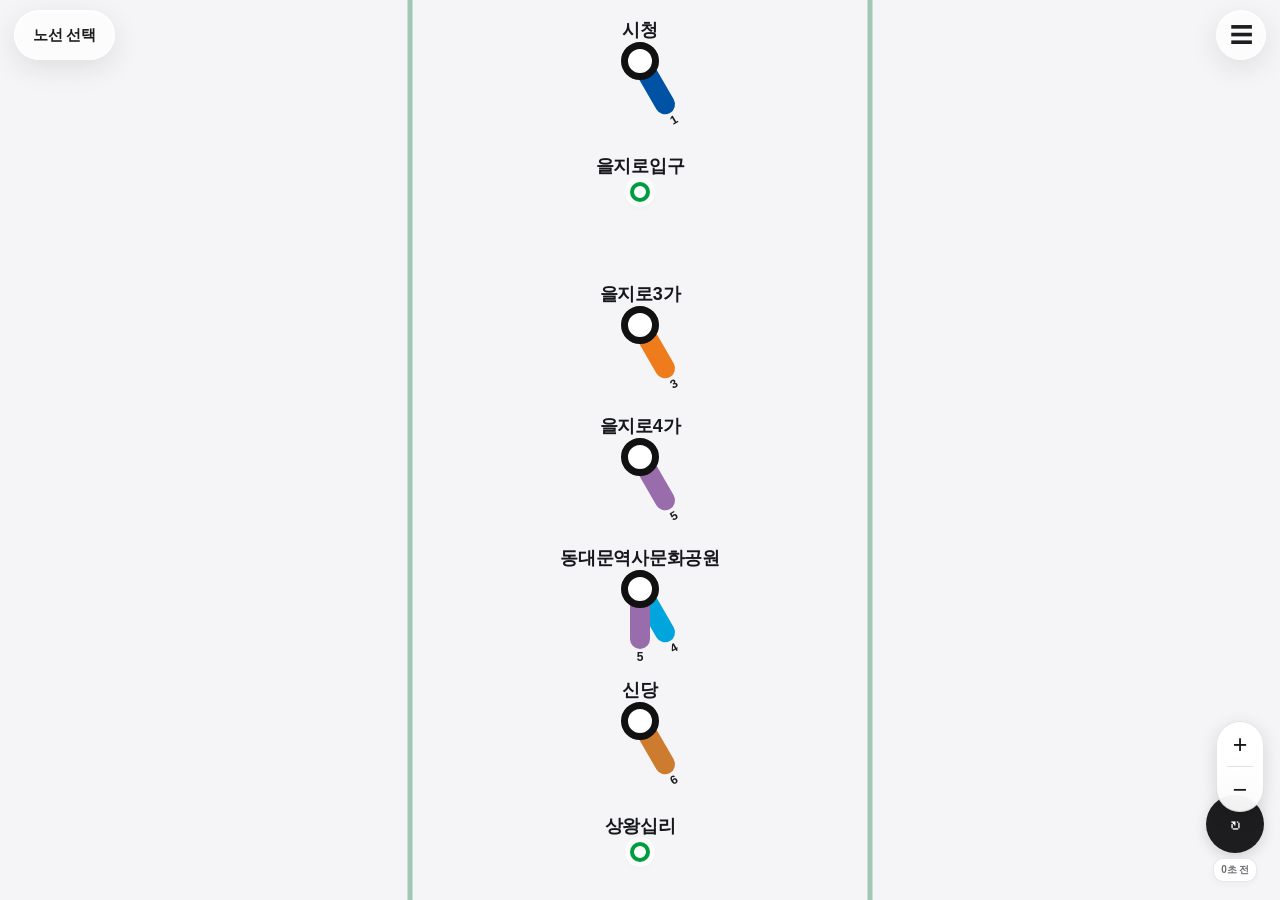
==== commit 919ca896: "Update index.html" ====
--- a/index.html
+++ b/index.html
@@ -5,7 +5,7 @@
 <meta name="viewport"
       content="width=device-width, initial-scale=1.0, maximum-scale=1.0, user-scalable=no">
 
-<title>Subway | 실시간 열차</title>
+<title>SUBWAY</title>
 
 <style>
 :root {
@@ -1832,8 +1832,9 @@
   <nav class="line-selector" id="lineSelector" aria-label="지하철 노선 선택"></nav>
   <div class="menu-stack" id="menuStack" aria-hidden="true">
     <button type="button" class="menu-card" data-menu="login"><span class="menu-card-icon">↗</span><span><strong>로그인</strong><small>계정 및 개인 설정</small></span><span class="menu-card-arrow">›</span></button>
-    <button type="button" class="menu-card" data-menu="developer"><span class="menu-card-icon">⌘</span><span><strong>개발자</strong><small>앱 정보 및 제작자</small></span><span class="menu-card-arrow">›</span></button>
-    <button type="button" class="menu-card" data-menu="api"><span class="menu-card-icon">⌁</span><span><strong>API 정보</strong><small>데이터 제공 및 상태</small></span><span class="menu-card-arrow">›</span></button>
+    <button type="button" class="menu-card" data-menu="developer"><span><strong>Developer: ilsanoppa<br/>compuny: SB Develop,inc.</strong></span></button>
+    <button type="button" class="menu-card" data-menu="api"><span><strong>API Info: 서울시데이터열린광장<br/>호스팅: Github 등</strong></span></button>
+    <button type="button" class="menu-card" data-menu="inc"><span><strong>2026 @copyright</strong></span></button>
   </div>
 
   <!-- 세로형 노선 지도 -->
@@ -1853,8 +1854,11 @@
 
   <!-- 지도 확대/축소: 새로고침 버튼 바로 위에 + / - 배치 -->
   <div class="zoom-widget" aria-label="노선도 확대 축소">
-    <button type="button" class="zoom-button" id="zoomIn" aria-label="노선도 확대" title="확대">+</button>
-    <button type="button" class="zoom-button" id="zoomOut" aria-label="노선도 축소" title="축소">−</button>
+    <div class="zoom-control-pill">
+      <button type="button" class="zoom-button" id="zoomIn" aria-label="노선도 확대" title="확대">+</button>
+      <span class="zoom-divider" aria-hidden="true"></span>
+      <button type="button" class="zoom-button" id="zoomOut" aria-label="노선도 축소" title="축소">−</button>
+    </div>
   </div>
 
   <!-- 오른쪽 하단 새로고침 -->
@@ -1865,15 +1869,16 @@
     <span class="last-refresh" id="lastRefresh">새로고침 대기 중</span>
   </div>
 
-  <section class="train-detail-card hidden" id="trainDetailCard" aria-live="polite">
+  <section class="train-detail-card hidden" id="trainDetailCard" aria-live="polite" data-sheet-state="compact">
+    <button type="button" class="train-sheet-handle" id="trainSheetHandle" aria-label="열차 상세 정보 펼치기 또는 접기" title="위로 당겨 펼치기, 아래로 당겨 접기"><span></span></button>
     <div class="train-card-top"><div class="train-line-circle" id="trainCardLineNum">2</div>
       <div class="train-card-heading"><div class="train-card-title">열차 <strong id="trainCardNo">현재 정보 없음</strong> <span id="trainCardStatus" class="train-status-pill">현재 정보 없음</span></div>
       <div class="train-card-sub" id="trainCardLocation">현재 위치: 현재 정보 없음</div></div>
       <button class="train-card-refresh" id="trainCardRefresh" aria-label="열차 정보 새로고침">↻</button></div>
-    <div class="train-card-progress-label"><span>현재 열차 정보</span><strong id="trainCardProgressText">현재 정보 없음</strong></div>
-    <div class="train-progress"><span id="trainCardProgress"></span></div>
-    <div class="train-progress-scale"><span id="trainCardStart">현재 역</span><span id="trainCardMid">운행 상태</span><span id="trainCardEnd">종착역</span></div>
-    <div class="train-card-actions"><button id="trainCardAlert">♧ 도착 알림 받기</button><button id="trainCardMap">▣ 전체 노선 지도보기</button></div>
+    <div class="train-card-progress-label"><span>열차 예상 혼잡도</span><strong id="trainCardProgressText">정보 없음</strong></div>
+    <div class="train-progress crowd-progress"><span id="trainCardProgress"></span></div>
+    <div class="train-progress-scale"><span>여유</span><span id="trainCardMid">시간대 기반 추정</span><span>혼잡</span></div>
+    <div class="train-card-actions"><button id="trainCardAlert">♧ 도착 알림 받기</button><button id="trainCardClose" aria-label="열차 상세 정보 닫기">닫기</button></div>
   </section>
 
   <!-- 역 상세 팝업 -->
@@ -1968,6 +1973,7 @@
 </div>
 
 <script src="line.js"></script>
+<script src="crowding.js"></script>
 <script>
 /* ========================================
    API 설정
@@ -1975,8 +1981,68 @@
    실제 서비스에서는 API 키를 서버에서 관리하세요.
 ======================================== */
 
-const REALTIME_API_KEY = '486c77684e696c7331303157766b6779';
-const OPEN_API_KEY = '486c77684e696c7331303157766b6779';
+// API 키는 이 JS 설정 배열에 직접 추가하세요. 화면 입력창은 사용하지 않습니다.
+// 키 여러 개는 배열에 각각 문자열로 입력합니다. 예: realtime: ['키1', '키2']
+// 같은 계정/서비스 한도를 공유하는 키는 한도 자체를 늘려주지 않습니다.
+const API_KEYS = {
+  realtime: [
+    '486c77684e696c7331303157766b6779',
+    '76716f6677696c7336344b67715451', // 실시간 열차 위치 API 키
+    '44564e495a696c733932584c704677'
+    // '여기에_세번째_실시간_API_키',
+  ],
+  open: [
+    '486c77684e696c7331303157766b6779',
+    '76716f6677696c7336344b67715451', // 도착/통계/시간표 API 키
+    '44564e495a696c733932584c704677'
+  ]
+};
+let activeKeyIndex = { realtime: 0, open: 0 };
+const apiResponseCache = new Map();
+const API_CACHE_LIMIT = 300;
+let positionFetchPromise = null;
+let lastPositionSnapshot = [];
+let lastPositionSnapshotAt = 0;
+const POSITION_SOFT_TTL = 6500;
+
+function isQuotaOrKeyError(data, status) {
+  const code = String(data?.RESULT?.CODE || data?.errorMessage?.code || data?.code || '');
+  const message = String(data?.RESULT?.MESSAGE || data?.errorMessage?.message || data?.message || '').toLowerCase();
+  return status === 401 || status === 403 || /quota|limit|key|인증|한도|초과|사용량|service error|인증키/.test(message) || /INFO-000/.test(code) === false && /ERROR|INFO-200|INFO-300|INFO-400|INFO-500/.test(code);
+}
+
+async function apiJson(poolName, makeUrl, cacheMs = 0) {
+  const keys = (API_KEYS[poolName] || []).filter(Boolean);
+  if (!keys.length) throw new Error('API 키가 설정되지 않았습니다.');
+  const cacheKey = `${poolName}:${makeUrl('__KEY__')}`;
+  const cached = apiResponseCache.get(cacheKey);
+  if (cacheMs > 0 && cached && Date.now() - cached.time < cacheMs) return cached.data;
+  let lastError;
+  const start = activeKeyIndex[poolName] % keys.length;
+  for (let offset = 0; offset < keys.length; offset++) {
+    const index = (start + offset) % keys.length;
+    try {
+      const response = await fetch(makeUrl(keys[index]), { cache: 'no-store' });
+      let data;
+      try { data = await response.json(); } catch (_) { data = {}; }
+      if (!response.ok || isQuotaOrKeyError(data, response.status)) {
+        lastError = new Error(data?.errorMessage?.message || data?.RESULT?.MESSAGE || `API 오류 ${response.status}`);
+        if (keys.length > 1) continue;
+        throw lastError;
+      }
+      activeKeyIndex[poolName] = index;
+      if (cacheMs > 0) {
+        apiResponseCache.set(cacheKey, { data, time: Date.now() });
+        if (apiResponseCache.size > API_CACHE_LIMIT) apiResponseCache.delete(apiResponseCache.keys().next().value);
+      }
+      return data;
+    } catch (error) {
+      lastError = error;
+      if (offset === keys.length - 1) break;
+    }
+  }
+  throw lastError || new Error('사용 가능한 API 키가 없습니다.');
+}
 
 const IS_LOCAL =
   location.hostname === 'localhost' ||
@@ -2450,6 +2516,7 @@
     requestAnimationFrame(() => { main.scrollTop = 0; });
   }
   refreshAll();
+  if (refreshInterval) clearInterval(refreshInterval);
   refreshInterval = setInterval(refreshAll, 10000);
 }
 
@@ -2464,16 +2531,13 @@
   refreshButton.classList.add('loading');
 
   try {
-    await fetchTrainPositions();
-
-    if (!fullPopup.classList.contains('hidden') && currentStation) {
+    const popupOpen = !fullPopup.classList.contains('hidden') && !!currentStation;
+    // 팝업이 열려 있을 때는 8초 팝업 타이머가 열차 위치를 갱신하므로 중복 호출을 줄입니다.
+    if (!popupOpen) await fetchTrainPositions();
+
+    if (popupOpen) {
       const requestId = popupRequestId;
-
-      await fetchStationDetails(
-        currentStation,
-        true,
-        requestId
-      );
+      await fetchStationDetails(currentStation, true, requestId);
     }
 
     markRefreshed();
@@ -2584,7 +2648,7 @@
 
     fetchStationDetails(station, true, requestId);
     fetchTrainPositions();
-  }, 10000);
+  }, 8000);
 }
 
 closePopupBtn.addEventListener('click', () => {
@@ -2606,7 +2670,15 @@
 // Latest live positions keyed by train number, used to cross-check distance labels.
 let latestPositionByTrainNo = new Map();
 
+function renderTrainPositionsSnapshot(_trains) { /* DOM already reflects this snapshot; avoid another API request. */ }
+
 async function fetchTrainPositions() {
+  if (positionFetchPromise) return positionFetchPromise;
+  positionFetchPromise = fetchTrainPositionsInternal();
+  try { return await positionFetchPromise; } finally { positionFetchPromise = null; }
+}
+
+async function fetchTrainPositionsInternal() {
   const requestLine = currentLine;
   const requestId = mapRequestId;
   const line = lineData[requestLine];
@@ -2616,18 +2688,8 @@
   try {
     const apiLine = line.apiName || requestLine;
 
-    const url =
-      `${BASE_SW}/${REALTIME_API_KEY}` +
-      `/json/realtimePosition/0/100/` +
-      `${encodeURIComponent(apiLine)}`;
-
-    const response = await fetch(url, {
-      cache:'no-store'
-    });
-
-    if (!response.ok) throw new Error('열차 위치 조회 실패');
-
-    const data = await response.json();
+    const data = await apiJson('realtime', key =>
+      `${BASE_SW}/${key}/json/realtimePosition/0/100/${encodeURIComponent(apiLine)}`, 0);
 
     if (
       requestLine !== currentLine ||
@@ -2641,9 +2703,21 @@
     const activeVertical = new Set();
     const activeHorizontal = new Set();
 
-    const trains = Array.isArray(data.realtimePositionList)
-      ? data.realtimePositionList
-      : [];
+    const rawTrains = Array.isArray(data.realtimePositionList) ? data.realtimePositionList : [];
+    const uniqueTrains = new Map();
+    rawTrains.forEach(train => {
+      if (String(train.subwayId || '') !== String(line.id)) return;
+      const no = String(train.trainNo || '').trim();
+      if (!no) return;
+      const key = `${line.id}|${String(train.updnLine || '')}|${no}`;
+      const previous = uniqueTrains.get(key);
+      // 같은 열차가 여러 번 반환되면 더 구체적인 위치/상태 정보를 가진 레코드를 우선한다.
+      const score = t => [t.statnNm, t.trainSttus, t.bstatnNm, t.statnTnm].filter(Boolean).length;
+      if (!previous || score(train) > score(previous)) uniqueTrains.set(key, train);
+    });
+    const trains = [...uniqueTrains.values()];
+    lastPositionSnapshot = trains;
+    lastPositionSnapshotAt = Date.now();
 
     const positionCache = new Map();
     trains.forEach(train => {
@@ -2822,18 +2896,8 @@
   try {
     const stationName = normalizeStationName(station);
 
-    const url =
-      `${BASE_SW}/${REALTIME_API_KEY}` +
-      `/json/realtimeStationArrival/0/30/` +
-      `${encodeURIComponent(stationName)}`;
-
-    const response = await fetch(url, {
-      cache:'no-store'
-    });
-
-    if (!response.ok) throw new Error('도착 정보 조회 실패');
-
-    const data = await response.json();
+    const data = await apiJson('realtime', key =>
+      `${BASE_SW}/${key}/json/realtimeStationArrival/0/30/${encodeURIComponent(stationName)}`, 4500);
 
     if (requestId !== popupRequestId) return;
 
@@ -3018,17 +3082,8 @@
       `${String(date.getMonth() + 1).padStart(2, '0')}` +
       `${String(date.getDate()).padStart(2, '0')}`;
 
-    const url =
-      `${BASE_OPEN}/${OPEN_API_KEY}` +
-      `/json/CardSubwayStatsNew/1/1000/${dateString}`;
-
-    const response = await fetch(url, {
-      cache:'no-store'
-    });
-
-    if (!response.ok) throw new Error('통계 조회 실패');
-
-    const data = await response.json();
+    const data = await apiJson('open', key =>
+      `${BASE_OPEN}/${key}/json/CardSubwayStatsNew/1/1000/${dateString}`, 6 * 60 * 60 * 1000);
 
     if (requestId !== popupRequestId) return;
 
@@ -3073,18 +3128,8 @@
   try {
     const stationName = normalizeStationName(station);
 
-    const searchURL =
-      `${BASE_OPEN}/${OPEN_API_KEY}` +
-      `/json/SearchInfoBySubwayNameService/1/50/` +
-      `${encodeURIComponent(stationName)}`;
-
-    const searchResponse = await fetch(searchURL, {
-      cache:'no-store'
-    });
-
-    if (!searchResponse.ok) throw new Error('역 조회 실패');
-
-    const searchData = await searchResponse.json();
+    const searchData = await apiJson('open', key =>
+      `${BASE_OPEN}/${key}/json/SearchInfoBySubwayNameService/1/50/${encodeURIComponent(stationName)}`, 24 * 60 * 60 * 1000);
 
     const rows =
       searchData.SearchInfoBySubwayNameService?.row || [];
@@ -3113,28 +3158,9 @@
 
     const stationCode = match.STATION_CD;
 
-    const upURL =
-      `${BASE_OPEN}/${OPEN_API_KEY}` +
-      `/json/SearchSTTimeTableByIDService/1/500/` +
-      `${stationCode}/${week.tag}/1/`;
-
-    const downURL =
-      `${BASE_OPEN}/${OPEN_API_KEY}` +
-      `/json/SearchSTTimeTableByIDService/1/500/` +
-      `${stationCode}/${week.tag}/2/`;
-
-    const [upResponse, downResponse] = await Promise.all([
-      fetch(upURL, {cache:'no-store'}),
-      fetch(downURL, {cache:'no-store'})
-    ]);
-
-    if (!upResponse.ok || !downResponse.ok) {
-      throw new Error('시간표 조회 실패');
-    }
-
     const [upData, downData] = await Promise.all([
-      upResponse.json(),
-      downResponse.json()
+      apiJson('open', key => `${BASE_OPEN}/${key}/json/SearchSTTimeTableByIDService/1/500/${stationCode}/${week.tag}/1/`, 12 * 60 * 60 * 1000),
+      apiJson('open', key => `${BASE_OPEN}/${key}/json/SearchSTTimeTableByIDService/1/500/${stationCode}/${week.tag}/2/`, 12 * 60 * 60 * 1000)
     ]);
 
     if (requestId !== popupRequestId) return;
@@ -3272,32 +3298,90 @@
 }
 
 
+
+// 혼잡도 데이터와 추정 함수는 별도 파일 crowding-data.js에서 불러옵니다.
+function setTrainSheetState(state) {
+  const card = $('trainDetailCard');
+  if (!card) return;
+  const expanded = state === 'expanded';
+  card.dataset.sheetState = expanded ? 'expanded' : 'compact';
+  card.classList.toggle('sheet-expanded', expanded);
+  const handle = $('trainSheetHandle');
+  if (handle) {
+    handle.setAttribute('aria-label', expanded ? '열차 상세 정보 접기' : '열차 상세 정보 펼치기');
+    handle.title = expanded ? '아래로 당겨 접기' : '위로 당겨 펼치기';
+  }
+}
+
 function showTrainDetail(train) {
   if (!train) return;
   selectedTrainData = train;
   const line = lineData[train.lineName] || lineData[currentLine];
-  $('trainCardLineNum').textContent = (train.lineName.match(/\\d+/) || ['↻'])[0];
-  $('trainCardLineNum').style.background = line.color;
+  $('trainCardLineNum').textContent = (String(train.lineName || '').match(/\d+/) || ['↻'])[0];
+  $('trainCardLineNum').style.background = line?.color || '#171717';
   $('trainCardNo').textContent = train.trainNo || '현재 정보 없음';
   $('trainCardStatus').textContent = train.statusText || '현재 정보 없음';
   $('trainCardLocation').textContent = `현재 위치: ${train.station || '현재 정보 없음'} · ${train.destination || '현재 정보 없음'}행`;
-  const stations = line.circular ? line.stations.slice(0,-1) : line.stations;
-  const idx = train.stationIndex;
-  const progress = idx >= 0 && stations.length > 1 ? Math.round(idx / (stations.length - 1) * 100) : null;
-  $('trainCardProgressText').textContent = progress === null ? '현재 정보 없음' : `${progress}%`;
-  $('trainCardProgress').style.width = progress === null ? '0%' : `${progress}%`;
-  $('trainCardStart').textContent = stations[0] || '현재 정보 없음';
-  $('trainCardMid').textContent = stations[Math.floor(stations.length/2)] || '현재 정보 없음';
-  $('trainCardEnd').textContent = stations[stations.length-1] || '현재 정보 없음';
+  const crowd = estimateTrainCrowding(train);
+  const crowdText = crowd.score == null ? crowd.label : `${crowd.label} · ${crowd.score}%`;
+  $('trainCardProgressText').textContent = crowdText;
+  $('trainCardProgress').style.width = `${crowd.score == null ? 0 : Math.max(0, Math.min(100, crowd.score))}%`;
+  $('trainCardMid').textContent = crowd.score == null ? '통계 미제공' : '역별 통계';
+  let crowdSource = $('trainCrowdingSource');
+  if (!crowdSource) {
+    crowdSource = document.createElement('div');
+    crowdSource.id = 'trainCrowdingSource';
+    crowdSource.className = 'train-crowding-source';
+    $('trainCardProgress').parentElement.insertAdjacentElement('afterend', crowdSource);
+  }
+  crowdSource.textContent = crowd.score == null ? '서울교통공사 역별 혼잡도 CSV에 해당 조건의 값이 없습니다. 열차 실시간 혼잡도 API 값은 아닙니다.' : '서울교통공사 역·방향·요일·시간대별 혼잡도 통계(2026.06.30 제공 자료). 특정 열차의 실시간 측정값은 아닙니다.';
   $('trainDetailCard').classList.remove('hidden');
+  setTrainSheetState('compact');
 }
 $('trainCardRefresh').addEventListener('click', () => refreshAll());
-$('trainCardMap').addEventListener('click', () => {
-  if (selectedTrainData?.station) {
-    $('trainDetailCard').classList.add('hidden');
-    openFullPopup(selectedTrainData.station);
-  }
+$('trainCardClose').addEventListener('click', () => {
+  $('trainDetailCard').classList.add('hidden');
+  selectedTrainData = null;
 });
+
+// iOS 스타일 하단 시트: 핸들이나 카드 상단을 위/아래로 드래그해 펼치고 접습니다.
+(function initTrainDetailSheetGesture() {
+  const card = $('trainDetailCard');
+  const handle = $('trainSheetHandle');
+  if (!card || !handle) return;
+  let startY = 0;
+  let lastY = 0;
+  let dragging = false;
+  const begin = e => {
+    startY = e.clientY;
+    lastY = e.clientY;
+    dragging = true;
+    card.classList.add('sheet-dragging');
+    handle.setPointerCapture?.(e.pointerId);
+  };
+  const move = e => {
+    if (!dragging) return;
+    lastY = e.clientY;
+    const delta = lastY - startY;
+    if (Math.abs(delta) > 10) e.preventDefault();
+  };
+  const finish = () => {
+    if (!dragging) return;
+    dragging = false;
+    card.classList.remove('sheet-dragging');
+    const delta = lastY - startY;
+    if (delta < -35) setTrainSheetState('expanded');
+    else if (delta > 35) setTrainSheetState('compact');
+  };
+  handle.addEventListener('pointerdown', begin);
+  handle.addEventListener('pointermove', move);
+  handle.addEventListener('pointerup', finish);
+  handle.addEventListener('pointercancel', finish);
+  handle.addEventListener('click', () => setTrainSheetState(card.dataset.sheetState === 'expanded' ? 'compact' : 'expanded'));
+  card.addEventListener('keydown', e => {
+    if (e.key === 'Escape') { card.classList.add('hidden'); selectedTrainData = null; }
+  });
+})();
 $('trainCardAlert').addEventListener('click', async () => {
   const btn = $('trainCardAlert');
   if ('Notification' in window && Notification.permission === 'default') await Notification.requestPermission();
@@ -3382,6 +3466,29 @@
 
 elapsedTimer = setInterval(updateRefreshLabel, 1000);
 </script>
+
+<style id="subway-optimized-sheet-and-controls">
+/* Apple-inspired combined zoom pill */
+.zoom-widget{right:16px!important;bottom:88px!important;display:flex!important;}
+.zoom-control-pill{display:flex;flex-direction:column;align-items:center;overflow:hidden;border:1px solid rgba(60,60,67,.13);border-radius:999px;background:rgba(255,255,255,.92);box-shadow:0 5px 18px rgba(0,0,0,.13);backdrop-filter:blur(18px);-webkit-backdrop-filter:blur(18px);}
+.zoom-control-pill .zoom-button{width:46px;height:44px;border-radius:0;background:transparent;box-shadow:none;font-size:25px;line-height:1;}
+.zoom-control-pill .zoom-button:active{background:#e8e8ed;transform:none;}
+.zoom-divider{height:1px;width:26px;background:rgba(60,60,67,.14);}
+/* Draggable train bottom sheet */
+.train-detail-card{max-height:min(78dvh,720px);overflow-y:auto;overscroll-behavior:contain;touch-action:pan-y;transition:max-height .28s cubic-bezier(.2,.8,.2,1),transform .28s cubic-bezier(.2,.8,.2,1);}
+.train-detail-card.sheet-expanded{max-height:min(78dvh,720px);}
+.train-detail-card[data-sheet-state="compact"]{max-height:230px;}
+.train-detail-card.sheet-dragging{transition:none;}
+.train-sheet-handle{display:flex;justify-content:center;align-items:center;width:100%;height:23px;margin:-7px 0 8px;padding:0;border:0;background:transparent;cursor:grab;touch-action:none;}
+.train-sheet-handle span{display:block;width:38px;height:5px;border-radius:99px;background:#d1d1d6;}
+.train-sheet-handle:active{cursor:grabbing;}
+.train-card-progress-label{margin-top:12px!important;}
+.crowd-progress{height:7px!important;border-radius:99px!important;background:#e5e5ea!important;overflow:hidden;}
+.crowd-progress span{border-radius:99px!important;background:linear-gradient(90deg,#34c759 0%,#ffcc00 55%,#ff3b30 100%)!important;transition:width .25s ease;}
+#trainCardClose{background:#f2f2f7!important;color:#1d1d1f!important;border:1px solid #e5e5ea!important;}
+@media(max-width:520px){.zoom-control-pill .zoom-button{width:42px;height:42px}.train-detail-card[data-sheet-state="compact"]{max-height:225px}}
+</style>
+
 </body>
 </html>
 <style id="v10-train-corrections">
@@ -3419,6 +3526,6 @@
   border-color: #a1a1aa !important;
   color: #202124 !important;
 }
+
+.train-crowding-source{font-size:11px;line-height:1.45;color:var(--muted,#777);margin-top:8px;padding:0 2px;}
 </style>
-
-
